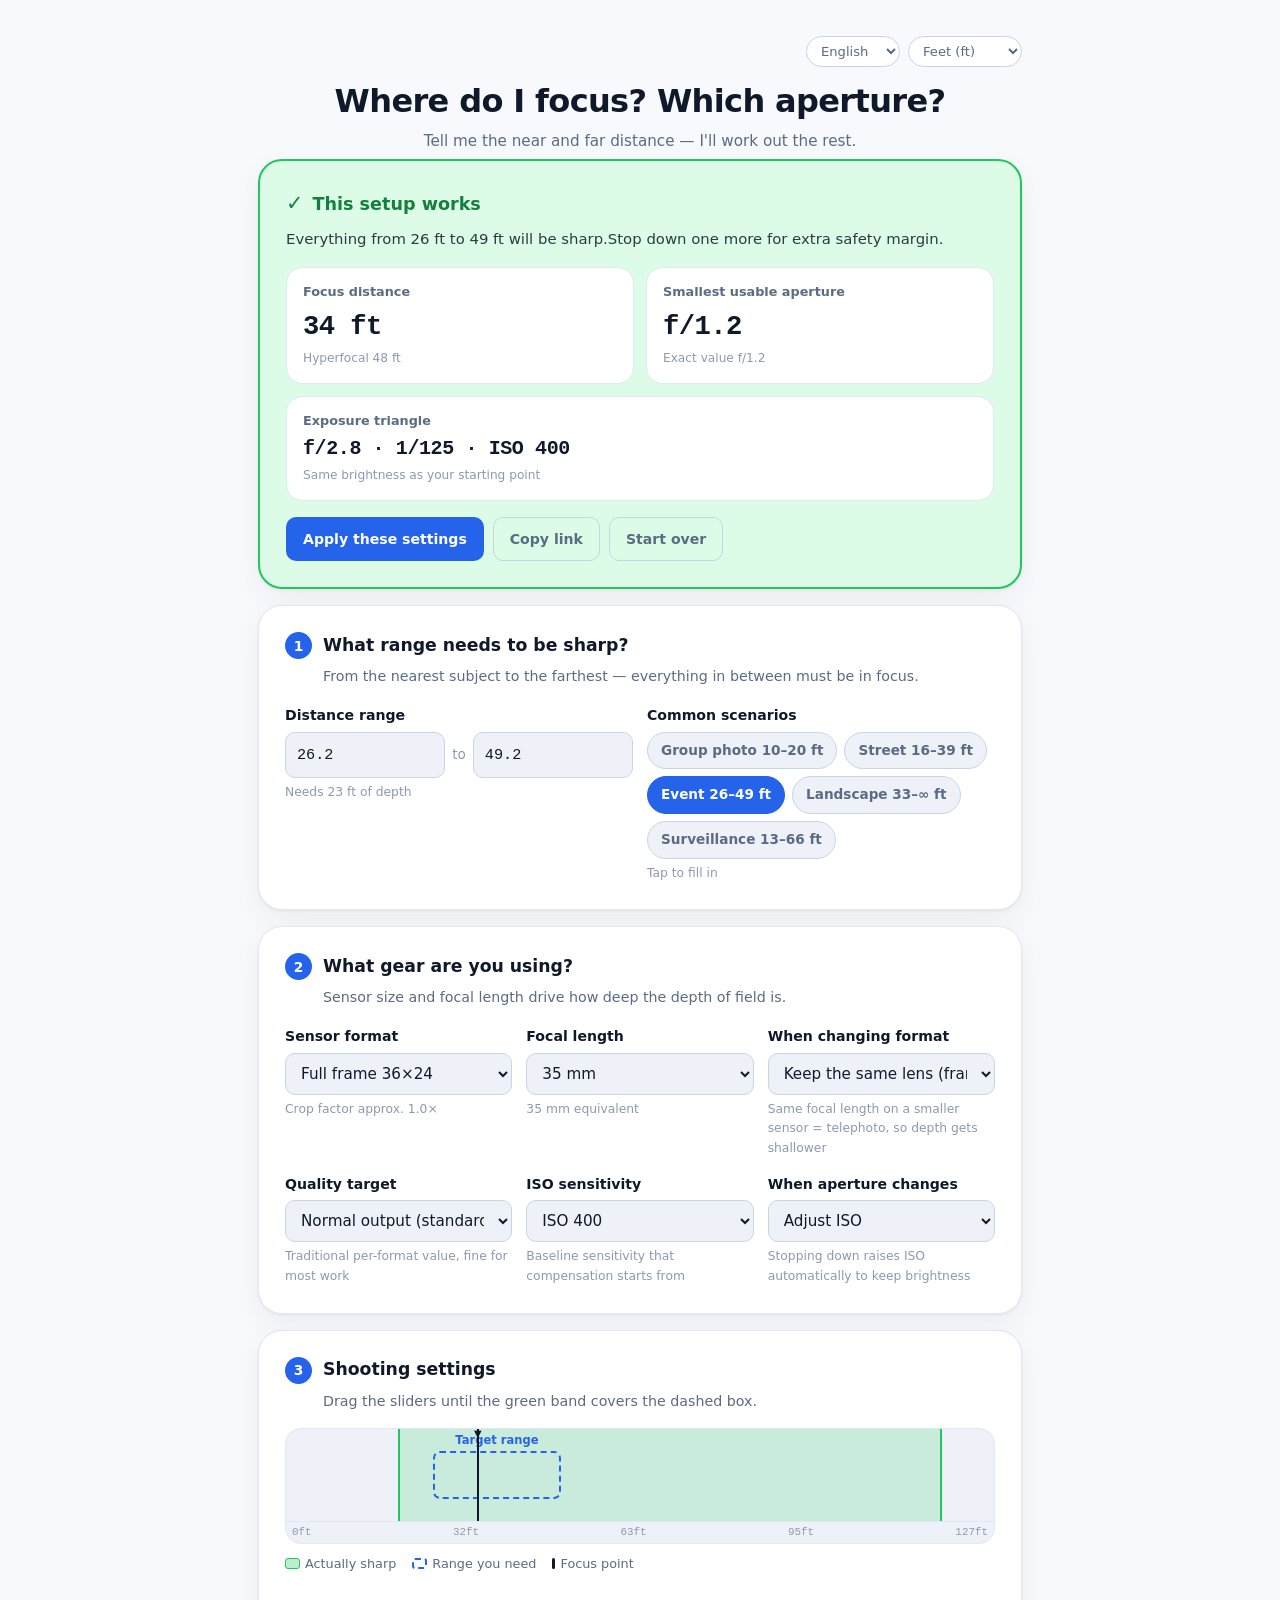
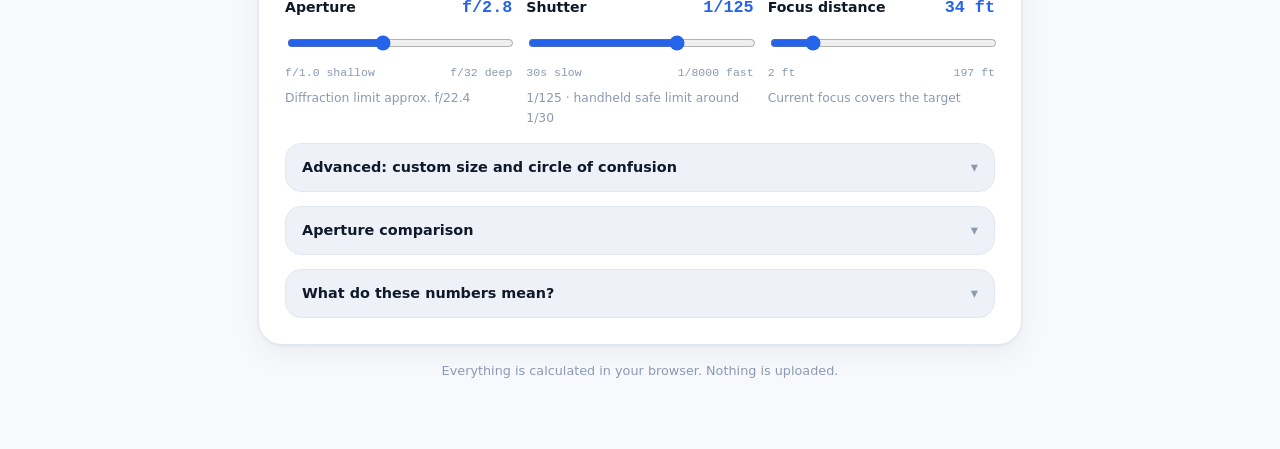
==== dof-calculator.html @ 22c50fcb "Add files via upload" ====
<!doctype html>
<html lang="zh-Hant">
<head>
<meta charset="utf-8">
<meta name="viewport" content="width=device-width,initial-scale=1">
<meta name="description" id="metaDesc" content="">
<title>景深計算器</title>
<style>
/* ── tokens ─────────────────────────────────────── */
:root{
  color-scheme:light dark;
  --bg:#f7f9fc; --card:#fff; --sunken:#eef2f8;
  --fg:#0f1929; --muted:#5a6b84; --faint:#8b9ab0;
  --line:#e1e8f2; --line2:#c9d5e5;
  --brand:#2563eb; --brand-soft:#2563eb14;
  --ok:#15803d; --ok-bg:#dcfce7; --ok-line:#22c55e;
  --no:#be123c; --no-bg:#ffe4e6; --no-line:#f43f5e;
  --warn:#a16207;
  --r1:10px; --r2:16px; --r3:24px;
  --sh:0 1px 3px #0f172a0f,0 10px 30px #0f172a0d;
  --mono:ui-monospace,SFMono-Regular,Consolas,monospace;
}
@media (prefers-color-scheme:dark){:root{
  --bg:#0a1120; --card:#141d2e; --sunken:#0f1728;
  --fg:#eaf1fc; --muted:#9db0c9; --faint:#6d809b;
  --line:#243149; --line2:#33435f;
  --brand:#60a5fa; --brand-soft:#60a5fa1a;
  --ok:#4ade80; --ok-bg:#052e16; --ok-line:#22c55e;
  --no:#fb7185; --no-bg:#3f0d1a; --no-line:#f43f5e;
  --warn:#fbbf24;
  --sh:0 1px 3px #0008,0 12px 36px #0005;
}}
*,*::before,*::after{box-sizing:border-box}
body{margin:0;background:var(--bg);color:var(--fg);
  font-family:system-ui,-apple-system,"Segoe UI","Noto Sans TC","Noto Sans JP","PingFang TC",sans-serif;
  line-height:1.6;-webkit-font-smoothing:antialiased}
h1,h2{margin:0;line-height:1.25;text-wrap:balance}
p{margin:0}
:where(button,select,input):focus-visible{outline:2px solid var(--brand);outline-offset:2px}
.wrap{max-width:820px;margin-inline:auto;padding:clamp(16px,4vw,36px) clamp(16px,4vw,28px)}

/* ── locale bar ─────────────────────────────────── */
.localebar{display:flex;justify-content:flex-end;gap:8px;margin-bottom:14px}
.localebar select{width:auto;padding:6px 10px;font-size:.82rem;border-radius:999px;
  background:var(--card);border:1px solid var(--line2);color:var(--muted);cursor:pointer}

/* ── steps ──────────────────────────────────────── */
.step{background:var(--card);border:1px solid var(--line);border-radius:var(--r3);
  padding:clamp(18px,3vw,26px);box-shadow:var(--sh);margin-bottom:16px}
.step__head{display:flex;align-items:center;gap:11px;margin-bottom:6px}
.step__num{flex:none;width:27px;height:27px;border-radius:50%;background:var(--brand);
  color:#fff;font-size:.86rem;font-weight:800;display:grid;place-items:center}
.step__title{font-size:1.08rem;font-weight:750}
.step__sub{color:var(--muted);font-size:.89rem;margin:0 0 16px 38px}
@media (max-width:520px){.step__sub{margin-inline-start:0}}

.masthead{text-align:center;padding-bottom:6px}
.masthead h1{font-size:clamp(1.45rem,4.2vw,2rem);font-weight:800;letter-spacing:-.02em}
.masthead p{color:var(--muted);margin-top:8px;font-size:.95rem}

/* ── verdict ────────────────────────────────────── */
.verdict{border-radius:var(--r3);padding:clamp(18px,3vw,26px);margin-bottom:16px;
  border:2px solid var(--ok-line);background:var(--ok-bg);box-shadow:var(--sh)}
.verdict[data-ok=false]{border-color:var(--no-line);background:var(--no-bg)}
.verdict__flag{display:flex;align-items:center;gap:9px;font-weight:800;font-size:1.1rem;color:var(--ok)}
.verdict[data-ok=false] .verdict__flag{color:var(--no)}
.verdict__icon{font-size:1.3rem}
.verdict__msg{margin-top:7px;font-size:.93rem;opacity:.85}
.answer{display:grid;grid-template-columns:1fr 1fr;gap:12px;margin-top:16px}
@media (max-width:460px){.answer{grid-template-columns:1fr}}
.answer__cell{background:var(--card);border-radius:var(--r2);padding:14px 16px;border:1px solid var(--line)}
.answer__k{display:block;font-size:.8rem;color:var(--muted);font-weight:650}
.answer__v{display:block;font-family:var(--mono);font-size:1.7rem;font-weight:800;
  font-variant-numeric:tabular-nums;margin-top:2px;letter-spacing:-.02em}
.answer__note{display:block;font-size:.76rem;color:var(--faint);margin-top:1px}
.answer__cell--wide{grid-column:1/-1}
.answer__cell--wide .answer__v{font-size:1.25rem}
.exp-warn{color:var(--warn);font-weight:650}

/* ── ruler ──────────────────────────────────────── */
.ruler{position:relative;height:116px;border-radius:var(--r2);background:var(--sunken);
  border:1px solid var(--line);overflow:hidden;margin-top:4px}
.ruler__dof{position:absolute;top:0;bottom:22px;background:#22c55e2e;
  border-inline:2px solid var(--ok-line);transition:left .2s,width .2s}
.ruler__target{position:absolute;top:22px;bottom:44px;border:2px dashed var(--brand);
  border-radius:7px;transition:left .2s,width .2s}
.ruler__tlabel{position:absolute;top:2px;font-size:.72rem;font-weight:700;color:var(--brand);
  transform:translateX(-50%);white-space:nowrap;transition:left .2s}
.ruler__focus{position:absolute;top:0;bottom:22px;width:2px;background:var(--fg);transition:left .2s}
.ruler__focus::after{content:"▼";position:absolute;top:-3px;left:50%;transform:translateX(-50%);
  font-size:.62rem;color:var(--fg)}
.ruler__ticks{position:absolute;inset-inline:0;bottom:0;height:22px;display:flex;
  justify-content:space-between;align-items:center;padding-inline:6px;
  border-top:1px solid var(--line);font-family:var(--mono);font-size:.68rem;color:var(--faint)}
.key{display:flex;flex-wrap:wrap;gap:6px 16px;margin-top:10px;font-size:.8rem;color:var(--muted)}
.key i{display:inline-block;width:15px;height:11px;border-radius:3px;margin-inline-end:5px;vertical-align:-1px}

/* ── fields ─────────────────────────────────────── */
.fields{display:grid;gap:14px;grid-template-columns:repeat(auto-fit,minmax(min(100%,210px),1fr))}
.f{display:flex;flex-direction:column;gap:5px;min-width:0}
.f__label{font-size:.88rem;font-weight:700}
.f__hint{font-size:.77rem;color:var(--faint);min-height:1.1em}
.f__hint--warn{color:var(--warn);font-weight:650}
select,input[type=number]{width:100%;min-width:0;padding:10px 11px;font:inherit;font-size:.95rem;
  color:var(--fg);background:var(--sunken);border:1px solid var(--line2);border-radius:var(--r1)}
input[type=number]{font-family:var(--mono);font-variant-numeric:tabular-nums}
input[aria-invalid=true]{border-color:var(--no)}
.pair{display:grid;grid-template-columns:1fr auto 1fr;align-items:center;gap:7px}
.pair span{color:var(--faint);font-size:.85rem}

.slide{display:flex;flex-direction:column;gap:7px}
.slide__top{display:flex;justify-content:space-between;align-items:baseline}
.slide__val{font-family:var(--mono);font-weight:800;font-size:1.05rem;color:var(--brand)}
input[type=range]{width:100%;accent-color:var(--brand);height:24px}
.slide__ends{display:flex;justify-content:space-between;font-size:.72rem;color:var(--faint);font-family:var(--mono)}

.chips{display:flex;flex-wrap:wrap;gap:7px}
.chip{font:inherit;font-size:.85rem;font-weight:700;cursor:pointer;padding:7px 13px;
  border-radius:999px;border:1px solid var(--line2);background:var(--sunken);color:var(--muted);transition:.14s}
.chip:hover{border-color:var(--brand);color:var(--fg)}
.chip[aria-pressed=true]{background:var(--brand);border-color:var(--brand);color:#fff}

.acts{display:flex;flex-wrap:wrap;gap:9px;margin-top:16px}
.btn{font:inherit;font-size:.88rem;font-weight:700;cursor:pointer;padding:10px 16px;
  border-radius:var(--r1);border:1px solid transparent;transition:.14s}
.btn:hover:not(:disabled){filter:brightness(1.08)}
.btn:disabled{opacity:.4;cursor:not-allowed}
.btn--go{background:var(--brand);color:#fff}
.btn--sub{background:transparent;color:var(--muted);border-color:var(--line2)}

details{margin-top:14px;border:1px solid var(--line);border-radius:var(--r2);
  background:var(--sunken);overflow:hidden}
summary{cursor:pointer;padding:12px 16px;font-weight:700;font-size:.9rem;list-style:none;
  display:flex;justify-content:space-between;align-items:center;gap:10px}
summary::-webkit-details-marker{display:none}
summary::after{content:"▾";color:var(--faint);transition:transform .2s}
details[open] summary::after{transform:rotate(180deg)}
.details__body{padding:0 16px 16px}

.tscroll{overflow-x:auto;margin-top:10px}
table{width:100%;border-collapse:collapse;font-size:.88rem;min-width:420px}
th,td{padding:8px 9px;text-align:end;border-bottom:1px solid var(--line);font-variant-numeric:tabular-nums}
th{color:var(--muted);font-size:.78rem;font-weight:650;white-space:nowrap}
th:first-child,td:first-child{text-align:start;font-family:var(--mono);font-weight:700}
tbody tr[data-now=true]{background:var(--brand-soft)}
.good{color:var(--ok);font-weight:700}
.bad{color:var(--no)}
.mini{color:var(--muted);font-size:.85rem;margin-top:12px}
.mini dt{font-weight:700;color:var(--fg);margin-top:9px}
.mini dd{margin:1px 0 0;margin-inline-start:0}
.foot{text-align:center;color:var(--faint);font-size:.8rem;padding-bottom:32px}
@media print{.acts,.chips,.localebar{display:none}}
</style>
</head>
<body>
<div class="wrap">

<div class="localebar">
  <select id="lang" aria-label="Language"></select>
  <select id="unit" aria-label="Units"></select>
</div>

<header class="masthead">
  <h1 data-i18n="app.title"></h1>
  <p data-i18n="app.tagline"></p>
</header>

<section class="verdict" id="verdict" aria-live="polite">
  <div class="verdict__flag"><span class="verdict__icon" id="vIcon">✓</span><span id="vFlag"></span></div>
  <p class="verdict__msg" id="vMsg"></p>
  <div class="answer">
    <div class="answer__cell">
      <span class="answer__k" data-i18n="answer.focus"></span>
      <span class="answer__v" id="aFocus">—</span>
      <span class="answer__note" id="aFocusNote"></span>
    </div>
    <div class="answer__cell">
      <span class="answer__k" data-i18n="answer.stop"></span>
      <span class="answer__v" id="aStop">—</span>
      <span class="answer__note" id="aStopNote"></span>
    </div>
    <div class="answer__cell answer__cell--wide">
      <span class="answer__k" data-i18n="answer.exposure"></span>
      <span class="answer__v" id="aExp">—</span>
      <span class="answer__note" id="aExpNote"></span>
    </div>
  </div>
  <div class="acts">
    <button class="btn btn--go"  type="button" id="btnApply" data-i18n="btn.apply"></button>
    <button class="btn btn--sub" type="button" id="btnLink"  data-i18n="btn.link"></button>
    <button class="btn btn--sub" type="button" id="btnReset" data-i18n="btn.reset"></button>
  </div>
</section>

<section class="step">
  <div class="step__head"><span class="step__num">1</span><h2 class="step__title" data-i18n="step1.title"></h2></div>
  <p class="step__sub" data-i18n="step1.sub"></p>
  <div class="fields">
    <div class="f">
      <span class="f__label" data-i18n="field.range"></span>
      <div class="pair">
        <input id="near" type="number" min="0.1" step="0.5" data-i18n-aria="a11y.near">
        <span data-i18n="field.rangeTo"></span>
        <input id="far"  type="number" min="0.2" step="0.5" data-i18n-aria="a11y.far">
      </div>
      <p class="f__hint" id="rangeHint"></p>
    </div>
    <div class="f">
      <span class="f__label" data-i18n="field.scenarios"></span>
      <div class="chips" id="scenarios"></div>
      <p class="f__hint" data-i18n="hint.scenarios"></p>
    </div>
  </div>
</section>

<section class="step">
  <div class="step__head"><span class="step__num">2</span><h2 class="step__title" data-i18n="step2.title"></h2></div>
  <p class="step__sub" data-i18n="step2.sub"></p>
  <div class="fields">
    <div class="f">
      <label class="f__label" for="sensor" data-i18n="field.sensor"></label>
      <select id="sensor"></select>
      <p class="f__hint" id="sensorHint"></p>
    </div>
    <div class="f">
      <label class="f__label" for="focal" data-i18n="field.focal"></label>
      <select id="focal"></select>
      <p class="f__hint" id="focalHint"></p>
    </div>
    <div class="f">
      <label class="f__label" for="framing" data-i18n="field.framing"></label>
      <select id="framing"></select>
      <p class="f__hint" id="framingHint"></p>
    </div>
    <div class="f">
      <label class="f__label" for="quality" data-i18n="field.quality"></label>
      <select id="quality"></select>
      <p class="f__hint" id="qualityHint"></p>
    </div>
    <div class="f">
      <label class="f__label" for="iso" data-i18n="field.iso"></label>
      <select id="iso"></select>
      <p class="f__hint" id="isoHint"></p>
    </div>
    <div class="f">
      <label class="f__label" for="compensate" data-i18n="field.compensate"></label>
      <select id="compensate"></select>
      <p class="f__hint" id="compHint"></p>
    </div>
  </div>
</section>

<section class="step">
  <div class="step__head"><span class="step__num">3</span><h2 class="step__title" data-i18n="step3.title"></h2></div>
  <p class="step__sub" data-i18n="step3.sub"></p>

  <div class="ruler" role="img" id="ruler" data-i18n-aria="a11y.ruler">
    <div class="ruler__dof" id="rDof"></div>
    <div class="ruler__target" id="rTarget"></div>
    <div class="ruler__tlabel" id="rLabel"></div>
    <div class="ruler__focus" id="rFocus"></div>
    <div class="ruler__ticks" id="rTicks"></div>
  </div>
  <div class="key">
    <span><i style="background:#22c55e4d;border:1px solid var(--ok-line)"></i><span data-i18n="key.dof"></span></span>
    <span><i style="border:2px dashed var(--brand)"></i><span data-i18n="key.target"></span></span>
    <span><i style="width:3px;background:var(--fg)"></i><span data-i18n="key.focus"></span></span>
  </div>

  <div class="fields" style="margin-top:20px">
    <div class="slide">
      <div class="slide__top"><span class="f__label" data-i18n="field.aperture"></span><span class="slide__val" id="apVal"></span></div>
      <input type="range" id="apRange" min="0" step="1">
      <div class="slide__ends"><span data-i18n="slider.apLow"></span><span data-i18n="slider.apHigh"></span></div>
      <p class="f__hint" id="apHint"></p>
    </div>
    <div class="slide">
      <div class="slide__top"><span class="f__label" data-i18n="field.shutter"></span><span class="slide__val" id="shVal"></span></div>
      <input type="range" id="shRange" min="0" step="1">
      <div class="slide__ends"><span data-i18n="slider.shLow"></span><span data-i18n="slider.shHigh"></span></div>
      <p class="f__hint" id="shHint"></p>
    </div>
    <div class="slide">
      <div class="slide__top"><span class="f__label" data-i18n="field.focusDist"></span><span class="slide__val" id="fdVal"></span></div>
      <input type="range" id="fdRange" min="0.5" step="0.1">
      <div class="slide__ends"><span id="fdMin"></span><span id="fdMax"></span></div>
      <p class="f__hint" id="fdHint"></p>
    </div>
  </div>

  <details>
    <summary data-i18n="details.advanced"></summary>
    <div class="details__body">
      <div class="fields">
        <div class="f">
          <span class="f__label" data-i18n="field.sensorSize"></span>
          <div class="pair">
            <input id="sw" type="number" min="1" step="0.01" data-i18n-aria="a11y.width">
            <span>×</span>
            <input id="sh" type="number" min="1" step="0.01" data-i18n-aria="a11y.height">
          </div>
          <p class="f__hint" data-i18n="hint.autoFill"></p>
        </div>
        <div class="f">
          <label class="f__label" for="mp" data-i18n="field.mp"></label>
          <input id="mp" type="number" min="1" step="1">
          <p class="f__hint" id="mpHint"></p>
        </div>
        <div class="f">
          <label class="f__label" for="coc" data-i18n="field.coc"></label>
          <input id="coc" type="number" min="0.001" step="0.001" readonly>
          <p class="f__hint" id="cocHint"></p>
        </div>
        <div class="f">
          <label class="f__label" for="focalNum" data-i18n="field.customFocal"></label>
          <input id="focalNum" type="number" min="1" step="1">
          <p class="f__hint" data-i18n="hint.customFocal"></p>
        </div>
      </div>
    </div>
  </details>

  <details>
    <summary data-i18n="details.table"></summary>
    <div class="details__body">
      <div class="tscroll">
        <table>
          <thead><tr>
            <th data-i18n="th.aperture"></th><th data-i18n="th.nearest"></th>
            <th data-i18n="th.farthest"></th><th data-i18n="th.dof"></th><th data-i18n="th.enough"></th>
          </tr></thead>
          <tbody id="tbody"></tbody>
        </table>
      </div>
      <p class="mini" data-i18n="note.diffraction"></p>
    </div>
  </details>

  <details>
    <summary data-i18n="details.glossary"></summary>
    <div class="details__body"><dl class="mini" id="glossary"></dl></div>
  </details>
</section>

<p class="foot" data-i18n="foot.privacy"></p>
</div>

<script>
"use strict";
(function(){

/* ═════════════════════════════════════════════════
   1. i18n — message catalogues
   ═════════════════════════════════════════════════ */
const MESSAGES = {
"zh-Hant":{
 "meta.title":"該對焦在哪？該用什麼光圈？· 景深計算器",
 "meta.desc":"輸入要拍的距離範圍，馬上知道該用什麼光圈、對焦在哪裡。",
 "app.title":"該對焦在哪？該用什麼光圈？",
 "app.tagline":"告訴我你要拍多遠到多遠，其他交給我算。",
 "answer.focus":"對焦距離","answer.stop":"最小可用光圈",
 "answer.hyper":"超焦距 {v}","answer.theory":"理論值 {v}","answer.theoryDiff":"理論值 {v}，已進入繞射",
 "answer.impossible":"辦不到","answer.impossibleNote":"即使縮到最小光圈也不夠",
 "verdict.okFlag":"這組設定拍得到","verdict.okMsg":"{near}–{far} 全都在清楚範圍內。",
 "verdict.okSafe":"想更保險可以再縮一級光圈。","verdict.okDiff":"不過光圈已縮過頭，畫面整體銳利度會下降。",
 "verdict.noFlag":"這組設定拍不到","verdict.noFeasible":"照上面兩個數字調整就能涵蓋 {near}–{far}。",
 "verdict.noImpossible":"這顆鏡頭在這個距離拍不出這麼深的景深，建議換更廣的焦距或退後拍攝。",
 "verdict.badFlag":"距離填反了","verdict.badMsg":"最遠距離要比最近距離大。",
 "btn.apply":"一鍵套用這組設定","btn.link":"複製連結","btn.linkDone":"已複製 ✓",
 "btn.linkFail":"請手動複製網址","btn.reset":"重來",
 "step1.title":"你要拍多遠到多遠？","step1.sub":"從最近的主體到最遠的主體，這段距離內都要清楚。",
 "step2.title":"你用什麼器材？","step2.sub":"相機片幅和鏡頭焦距會直接決定景深深淺。",
 "step3.title":"實際拍攝設定","step3.sub":"拉動看看綠色範圍有沒有蓋住虛線框，蓋住就成功。",
 "field.range":"距離範圍","field.rangeTo":"到","field.scenarios":"常見情境",
 "field.sensor":"相機片幅","field.focal":"鏡頭焦距","field.framing":"換片幅時","field.quality":"畫質要求",
 "field.aperture":"光圈","field.focusDist":"對焦距離","field.sensorSize":"感光元件尺寸（mm）",
 "field.mp":"有效像素（MP）","field.coc":"容許模糊圈（mm）","field.customFocal":"自訂焦距（mm）",
 "hint.scenarios":"點一下快速帶入","hint.needDof":"需要 {v} 的景深","hint.badRange":"最遠要大於最近",
 "hint.crop":"裁切係數約 {v}×","hint.customSize":"自訂尺寸","hint.equiv":"等效 {e} mm 視角",
 "hint.equivSnap":"等效 {e} mm｜理想 {i} mm，已選最接近的 {c} mm",
 "hint.framingFov":"換片幅會自動換成最接近的焦距，維持相同構圖",
 "hint.framingFocal":"小片幅用同焦距＝望遠效果，景深反而變淺",
 "hint.diffLimit":"繞射界線約 {v}","hint.diffOver":"已超過繞射界線 {v}，銳利度會下降",
 "hint.focusOk":"目前位置可涵蓋目標","hint.focusMove":"建議移到 {v}",
 "hint.autoFill":"選了片幅會自動帶入","hint.pitch":"像素間距約 {v} µm",
 "hint.cocAuto":"由畫質要求自動計算","hint.cocPixel":"由像素間距自動計算",
 "hint.customFocal":"清單沒有的焦距填這裡",
 "key.dof":"實際清楚的範圍","key.target":"你要拍的範圍","key.focus":"對焦點","ruler.target":"要拍的範圍",
 "slider.apLow":"f/1.0 淺","slider.apHigh":"f/32 深",
 "details.advanced":"進階：自訂尺寸與模糊圈","details.table":"各光圈對照表","details.glossary":"這些數字是什麼意思？",
 "th.aperture":"光圈","th.nearest":"最近清楚","th.farthest":"最遠清楚","th.dof":"景深","th.enough":"夠不夠",
 "note.diffraction":"△ 代表已進入繞射範圍，光圈再縮小整體銳利度反而會下降。",
 "foot.privacy":"全部在你的瀏覽器計算，不會上傳任何資料。",
 "a11y.near":"最近距離","a11y.far":"最遠距離","a11y.width":"寬","a11y.height":"高","a11y.ruler":"景深覆蓋示意圖",
 "unit.m":"m","unit.ft":"ft","unit.infinity":"無限遠","unit.optM":"公尺 (m)","unit.optFt":"英尺 (ft)",
 "sensor.mf":"中片幅 44×33","sensor.ff":"全片幅 36×24","sensor.apsh":"APS-H 28.7×19",
 "sensor.apsc":"APS-C 23.6×15.7","sensor.apscC":"APS-C Canon 22.3×14.9","sensor.m43":"M4/3 17.3×13",
 "sensor.one":"1 吋 13.2×8.8","sensor.i17":"1/1.7 吋 7.6×5.7","sensor.i23":"1/2.3 吋 6.17×4.55",
 "sensor.i28":"1/2.8 吋 5.6×4.2（監控）","sensor.i30":"1/3 吋 4.8×3.6（監控）",
 "quality.screen":"手機／網路瀏覽（寬鬆）","quality.screen.hint":"標準值放寬一倍，最容易達成",
 "quality.normal":"一般輸出（標準）","quality.normal.hint":"傳統片幅慣用值，多數情況適用",
 "quality.print":"大圖輸出（嚴格）","quality.print.hint":"標準值收緊，放大後仍要銳利",
 "quality.pixel":"像素級（最嚴格）","quality.pixel.hint":"以感光元件像素間距 ×2 計算",
 "framing.focal":"沿用同一顆鏡頭（視角會變）","framing.fov":"保持相同視角（自動換算焦距）",
 "scenario.group":"合照","scenario.street":"街拍","scenario.event":"活動",
 "scenario.landscape":"風景","scenario.cctv":"監控",
 "gloss.focus":"對焦距離","gloss.focus.body":"相機對焦在哪個距離。不是對在最近或最遠，而是對在能前後平均分配清晰範圍的位置。",
 "gloss.stop":"最小可用光圈","gloss.stop.body":"f 值最小到這裡，再開大景深就不夠。數字越大光圈越小、景深越深。",
 "gloss.coc":"容許模糊圈","gloss.coc.body":"一個點在感光元件上可以糊到多大，人眼還是覺得它清楚。這是主觀標準，不是物理界線。",
 "gloss.hyper":"超焦距","gloss.hyper.body":"對焦在這個距離時，從它的一半到無限遠都會清楚。拍風景常用。",
 "answer.exposure":"曝光組合",
 "answer.expNote":"與原設定等量曝光",
 "answer.expClipped":"已達上下限，曝光相差 {v} 級",
 "field.iso":"ISO 感光度",
 "field.compensate":"改光圈時",
 "field.shutter":"快門",
 "iso.auto":"自動（跟著光圈補償）",
 "comp.iso":"自動調 ISO",
 "comp.shutter":"自動調快門",
 "comp.off":"不補償（手動）",
 "hint.iso":"基準感光度，曝光補償從這裡算起",
 "hint.compIso":"縮光圈時自動拉高 ISO，維持相同亮度",
 "hint.compShutter":"縮光圈時自動放慢快門，維持相同亮度",
 "hint.compOff":"光圈改變時不自動調整，畫面會變暗或變亮",
 "hint.shutterOk":"快門 {v}，手持安全線約 {s}",
 "hint.shutterSlow":"快門 {v} 已低於手持安全線 {s}，建議用腳架",
 "slider.shLow":"30s 慢",
 "slider.shHigh":"1/8000 快",
 "gloss.exposure":"曝光補償",
 "gloss.exposure.body":"縮小光圈會讓進光量變少。補償的做法是提高 ISO 或放慢快門，讓亮度維持不變。",
 "gloss.diff":"繞射","gloss.diff.body":"光圈縮太小會因為繞射讓整張照片變鈍。表格中的 △ 就是提醒你已經越線。"
},
"en":{
 "meta.title":"Where to focus? Which aperture? · Depth of Field Calculator",
 "meta.desc":"Enter the distance range you need sharp and get the focus distance and aperture instantly.",
 "app.title":"Where do I focus? Which aperture?",
 "app.tagline":"Tell me the near and far distance — I'll work out the rest.",
 "answer.focus":"Focus distance","answer.stop":"Smallest usable aperture",
 "answer.hyper":"Hyperfocal {v}","answer.theory":"Exact value {v}","answer.theoryDiff":"Exact value {v} · diffraction limited",
 "answer.impossible":"Not possible","answer.impossibleNote":"Even the smallest aperture is not enough",
 "verdict.okFlag":"This setup works","verdict.okMsg":"Everything from {near} to {far} will be sharp.",
 "verdict.okSafe":"Stop down one more for extra safety margin.","verdict.okDiff":"But you have stopped down too far — overall sharpness will drop.",
 "verdict.noFlag":"This setup won't work","verdict.noFeasible":"Use the two numbers above and {near}–{far} will be covered.",
 "verdict.noImpossible":"This lens can't deliver that much depth at this distance. Try a wider focal length or step back.",
 "verdict.badFlag":"Range is reversed","verdict.badMsg":"The far distance must be greater than the near distance.",
 "btn.apply":"Apply these settings","btn.link":"Copy link","btn.linkDone":"Copied ✓",
 "btn.linkFail":"Copy the URL manually","btn.reset":"Start over",
 "step1.title":"What range needs to be sharp?","step1.sub":"From the nearest subject to the farthest — everything in between must be in focus.",
 "step2.title":"What gear are you using?","step2.sub":"Sensor size and focal length drive how deep the depth of field is.",
 "step3.title":"Shooting settings","step3.sub":"Drag the sliders until the green band covers the dashed box.",
 "field.range":"Distance range","field.rangeTo":"to","field.scenarios":"Common scenarios",
 "field.sensor":"Sensor format","field.focal":"Focal length","field.framing":"When changing format","field.quality":"Quality target",
 "field.aperture":"Aperture","field.focusDist":"Focus distance","field.sensorSize":"Sensor size (mm)",
 "field.mp":"Resolution (MP)","field.coc":"Circle of confusion (mm)","field.customFocal":"Custom focal length (mm)",
 "hint.scenarios":"Tap to fill in","hint.needDof":"Needs {v} of depth","hint.badRange":"Far must exceed near",
 "hint.crop":"Crop factor approx. {v}×","hint.customSize":"Custom size","hint.equiv":"{e} mm equivalent",
 "hint.equivSnap":"{e} mm equiv · ideal {i} mm, snapped to {c} mm",
 "hint.framingFov":"Changing format snaps to the closest focal length, keeping framing",
 "hint.framingFocal":"Same focal length on a smaller sensor = telephoto, so depth gets shallower",
 "hint.diffLimit":"Diffraction limit approx. {v}","hint.diffOver":"Past the diffraction limit {v} — sharpness will drop",
 "hint.focusOk":"Current focus covers the target","hint.focusMove":"Move to {v}",
 "hint.autoFill":"Filled in automatically by format","hint.pitch":"Pixel pitch approx. {v} µm",
 "hint.cocAuto":"Derived from the quality target","hint.cocPixel":"Derived from pixel pitch",
 "hint.customFocal":"For focal lengths not in the list",
 "key.dof":"Actually sharp","key.target":"Range you need","key.focus":"Focus point","ruler.target":"Target range",
 "slider.apLow":"f/1.0 shallow","slider.apHigh":"f/32 deep",
 "details.advanced":"Advanced: custom size and circle of confusion","details.table":"Aperture comparison","details.glossary":"What do these numbers mean?",
 "th.aperture":"Aperture","th.nearest":"Nearest sharp","th.farthest":"Farthest sharp","th.dof":"Depth","th.enough":"Covers?",
 "note.diffraction":"△ means you are past the diffraction limit — stopping down further reduces overall sharpness.",
 "foot.privacy":"Everything is calculated in your browser. Nothing is uploaded.",
 "a11y.near":"Near distance","a11y.far":"Far distance","a11y.width":"Width","a11y.height":"Height","a11y.ruler":"Depth of field coverage diagram",
 "unit.m":"m","unit.ft":"ft","unit.infinity":"infinity","unit.optM":"Metres (m)","unit.optFt":"Feet (ft)",
 "sensor.mf":"Medium format 44×33","sensor.ff":"Full frame 36×24","sensor.apsh":"APS-H 28.7×19",
 "sensor.apsc":"APS-C 23.6×15.7","sensor.apscC":"APS-C Canon 22.3×14.9","sensor.m43":"Micro 4/3 17.3×13",
 "sensor.one":'1" type 13.2×8.8',"sensor.i17":'1/1.7" type 7.6×5.7',"sensor.i23":'1/2.3" type 6.17×4.55',
 "sensor.i28":'1/2.8" type 5.6×4.2 (CCTV)',"sensor.i30":'1/3" type 4.8×3.6 (CCTV)',
 "quality.screen":"Phone / web viewing (relaxed)","quality.screen.hint":"Twice the standard value — easiest to achieve",
 "quality.normal":"Normal output (standard)","quality.normal.hint":"Traditional per-format value, fine for most work",
 "quality.print":"Large print (strict)","quality.print.hint":"Tighter than standard, stays sharp when enlarged",
 "quality.pixel":"Pixel level (strictest)","quality.pixel.hint":"Based on 2× the sensor pixel pitch",
 "framing.focal":"Keep the same lens (framing changes)","framing.fov":"Keep the same framing (snap focal length)",
 "scenario.group":"Group photo","scenario.street":"Street","scenario.event":"Event",
 "scenario.landscape":"Landscape","scenario.cctv":"Surveillance",
 "gloss.focus":"Focus distance","gloss.focus.body":"Where the lens is focused. Not the nearest or farthest subject, but the point that balances sharpness front and back.",
 "gloss.stop":"Smallest usable aperture","gloss.stop.body":"Open wider than this and depth of field falls short. Larger f-numbers mean a smaller opening and deeper focus.",
 "gloss.coc":"Circle of confusion","gloss.coc.body":"How large a point may blur on the sensor while still looking sharp. It is a perceptual convention, not a physical boundary.",
 "gloss.hyper":"Hyperfocal distance","gloss.hyper.body":"Focus here and everything from half that distance to infinity is acceptably sharp. Common for landscapes.",
 "answer.exposure":"Exposure triangle",
 "answer.expNote":"Same brightness as your starting point",
 "answer.expClipped":"Hit the limits — {v} stops off",
 "field.iso":"ISO sensitivity",
 "field.compensate":"When aperture changes",
 "field.shutter":"Shutter",
 "iso.auto":"Auto (follow aperture)",
 "comp.iso":"Adjust ISO",
 "comp.shutter":"Adjust shutter",
 "comp.off":"No compensation (manual)",
 "hint.iso":"Baseline sensitivity that compensation starts from",
 "hint.compIso":"Stopping down raises ISO automatically to keep brightness",
 "hint.compShutter":"Stopping down slows the shutter automatically to keep brightness",
 "hint.compOff":"Nothing adjusts when aperture changes — the image gets darker or brighter",
 "hint.shutterOk":"{v} · handheld safe limit around {s}",
 "hint.shutterSlow":"{v} is slower than the handheld limit {s} — use a tripod",
 "slider.shLow":"30s slow",
 "slider.shHigh":"1/8000 fast",
 "gloss.exposure":"Exposure compensation",
 "gloss.exposure.body":"A smaller aperture lets in less light. Raising ISO or slowing the shutter brings the brightness back.",
 "gloss.diff":"Diffraction","gloss.diff.body":"Stopping down too far softens the whole frame through diffraction. The △ marks where you cross that line."
},
"ja":{
 "meta.title":"どこにピント？どの絞り？· 被写界深度計算機",
 "meta.desc":"ピントを合わせたい距離を入れるだけで、絞りとピント位置がすぐ分かります。",
 "app.title":"どこにピントを合わせる？絞りは？",
 "app.tagline":"手前と奥の距離を入れれば、あとは計算します。",
 "answer.focus":"ピント距離","answer.stop":"使える最小の絞り",
 "answer.hyper":"過焦点距離 {v}","answer.theory":"理論値 {v}","answer.theoryDiff":"理論値 {v}・回折の影響あり",
 "answer.impossible":"実現できません","answer.impossibleNote":"最小絞りでも足りません",
 "verdict.okFlag":"この設定で撮れます","verdict.okMsg":"{near}〜{far} はすべてピントが合います。",
 "verdict.okSafe":"念のため、あと1段絞ると安心です。","verdict.okDiff":"ただし絞りすぎで、全体の解像感が落ちます。",
 "verdict.noFlag":"この設定では撮れません","verdict.noFeasible":"上の2つの数値に合わせれば {near}〜{far} をカバーできます。",
 "verdict.noImpossible":"このレンズではこの距離でそこまで深い被写界深度は得られません。広角に変えるか、下がって撮影してください。",
 "verdict.badFlag":"距離が逆です","verdict.badMsg":"奥の距離は手前より大きくしてください。",
 "btn.apply":"この設定を適用","btn.link":"リンクをコピー","btn.linkDone":"コピーしました ✓",
 "btn.linkFail":"URLを手動でコピーしてください","btn.reset":"やり直す",
 "step1.title":"どこからどこまで撮りますか？","step1.sub":"一番手前の被写体から一番奥まで、その範囲すべてをシャープにします。",
 "step2.title":"使用する機材は？","step2.sub":"センサーサイズと焦点距離が被写界深度を大きく左右します。",
 "step3.title":"撮影設定","step3.sub":"緑の帯が破線の枠を覆えば成功です。",
 "field.range":"距離の範囲","field.rangeTo":"〜","field.scenarios":"よくある場面",
 "field.sensor":"センサーサイズ","field.focal":"焦点距離","field.framing":"サイズ変更時","field.quality":"画質の基準",
 "field.aperture":"絞り","field.focusDist":"ピント距離","field.sensorSize":"センサー寸法（mm）",
 "field.mp":"有効画素数（MP）","field.coc":"許容錯乱円（mm）","field.customFocal":"焦点距離を指定（mm）",
 "hint.scenarios":"タップで入力","hint.needDof":"{v} の深度が必要","hint.badRange":"奥は手前より大きく",
 "hint.crop":"クロップ係数 約 {v}×","hint.customSize":"カスタム寸法","hint.equiv":"{e} mm 相当の画角",
 "hint.equivSnap":"{e} mm 相当｜理想 {i} mm、最も近い {c} mm を選択",
 "hint.framingFov":"サイズ変更時に最も近い焦点距離へ自動調整し、画角を維持します",
 "hint.framingFocal":"小さいセンサーで同じ焦点距離は望遠になり、深度は浅くなります",
 "hint.diffLimit":"回折限界 約 {v}","hint.diffOver":"回折限界 {v} を超え、解像感が低下します",
 "hint.focusOk":"現在の位置で目標をカバーできます","hint.focusMove":"{v} へ移動を推奨",
 "hint.autoFill":"サイズを選ぶと自動入力されます","hint.pitch":"画素ピッチ 約 {v} µm",
 "hint.cocAuto":"画質の基準から自動計算","hint.cocPixel":"画素ピッチから自動計算",
 "hint.customFocal":"一覧にない焦点距離はこちら",
 "key.dof":"実際にシャープな範囲","key.target":"撮りたい範囲","key.focus":"ピント位置","ruler.target":"撮りたい範囲",
 "slider.apLow":"f/1.0 浅い","slider.apHigh":"f/32 深い",
 "details.advanced":"詳細設定：寸法と許容錯乱円","details.table":"絞りごとの比較","details.glossary":"これらの数値の意味",
 "th.aperture":"絞り","th.nearest":"手前の限界","th.farthest":"奥の限界","th.dof":"深度","th.enough":"足りる？",
 "note.diffraction":"△ は回折限界を超えたことを示します。さらに絞ると全体の解像感が下がります。",
 "foot.privacy":"すべてブラウザ内で計算され、データは送信されません。",
 "a11y.near":"手前の距離","a11y.far":"奥の距離","a11y.width":"幅","a11y.height":"高さ","a11y.ruler":"被写界深度の範囲図",
 "unit.m":"m","unit.ft":"ft","unit.infinity":"無限遠","unit.optM":"メートル (m)","unit.optFt":"フィート (ft)",
 "sensor.mf":"中判 44×33","sensor.ff":"フルサイズ 36×24","sensor.apsh":"APS-H 28.7×19",
 "sensor.apsc":"APS-C 23.6×15.7","sensor.apscC":"APS-C Canon 22.3×14.9","sensor.m43":"マイクロフォーサーズ 17.3×13",
 "sensor.one":"1型 13.2×8.8","sensor.i17":"1/1.7型 7.6×5.7","sensor.i23":"1/2.3型 6.17×4.55",
 "sensor.i28":"1/2.8型 5.6×4.2（監視）","sensor.i30":"1/3型 4.8×3.6（監視）",
 "quality.screen":"スマホ・Web表示（緩め）","quality.screen.hint":"標準値の2倍。最も達成しやすい",
 "quality.normal":"通常出力（標準）","quality.normal.hint":"従来のサイズ別慣用値。多くの用途に適合",
 "quality.print":"大判プリント（厳しめ）","quality.print.hint":"標準より厳しく、拡大してもシャープ",
 "quality.pixel":"画素レベル（最も厳しい）","quality.pixel.hint":"画素ピッチ ×2 で計算",
 "framing.focal":"同じレンズを使う（画角が変わる）","framing.fov":"同じ画角を保つ（焦点距離を自動調整）",
 "scenario.group":"集合写真","scenario.street":"スナップ","scenario.event":"イベント",
 "scenario.landscape":"風景","scenario.cctv":"監視カメラ",
 "gloss.focus":"ピント距離","gloss.focus.body":"レンズを合わせる距離。最も手前でも奥でもなく、前後のシャープさが均等になる位置です。",
 "gloss.stop":"使える最小の絞り","gloss.stop.body":"これより開けると深度が足りません。f値が大きいほど開口は小さく、深度は深くなります。",
 "gloss.coc":"許容錯乱円","gloss.coc.body":"点がセンサー上でどこまでボケても鮮明に見えるかという基準。物理的な境界ではなく知覚上の慣例です。",
 "gloss.hyper":"過焦点距離","gloss.hyper.body":"ここにピントを合わせると、その半分の距離から無限遠までが実用上シャープになります。風景撮影で多用されます。",
 "answer.exposure":"露出の組み合わせ",
 "answer.expNote":"元の設定と同じ明るさ",
 "answer.expClipped":"限界に達し、{v} 段ずれています",
 "field.iso":"ISO感度",
 "field.compensate":"絞り変更時",
 "field.shutter":"シャッター",
 "iso.auto":"自動（絞りに追従）",
 "comp.iso":"ISOで補正",
 "comp.shutter":"シャッターで補正",
 "comp.off":"補正しない（マニュアル）",
 "hint.iso":"補正の基準となる感度",
 "hint.compIso":"絞ると自動でISOを上げ、明るさを保ちます",
 "hint.compShutter":"絞ると自動でシャッターを遅くし、明るさを保ちます",
 "hint.compOff":"絞りを変えても調整せず、明るさが変化します",
 "hint.shutterOk":"{v}・手持ちの目安は {s}",
 "hint.shutterSlow":"{v} は手持ちの目安 {s} より遅いため、三脚を推奨します",
 "slider.shLow":"30秒 遅い",
 "slider.shHigh":"1/8000 速い",
 "gloss.exposure":"露出補正",
 "gloss.exposure.body":"絞りを絞ると光量が減ります。ISOを上げるかシャッターを遅くすると明るさが戻ります。",
 "gloss.diff":"回折","gloss.diff.body":"絞りすぎると回折で画面全体が甘くなります。表の △ がその境界を示します。"
}
};
MESSAGES["zh-Hans"]={
 "meta.title":"该对焦在哪？该用什么光圈？· 景深计算器",
 "meta.desc":"输入要拍的距离范围，马上知道该用什么光圈、对焦在哪里。",
 "app.title":"该对焦在哪？该用什么光圈？",
 "app.tagline":"告诉我你要拍多远到多远，其他交给我算。",
 "answer.focus":"对焦距离","answer.stop":"最小可用光圈",
 "answer.hyper":"超焦距 {v}","answer.theory":"理论值 {v}","answer.theoryDiff":"理论值 {v}，已进入衍射",
 "answer.impossible":"办不到","answer.impossibleNote":"即使缩到最小光圈也不够",
 "verdict.okFlag":"这组设置拍得到","verdict.okMsg":"{near}–{far} 全都在清楚范围内。",
 "verdict.okSafe":"想更保险可以再缩一级光圈。","verdict.okDiff":"不过光圈已缩过头，画面整体锐利度会下降。",
 "verdict.noFlag":"这组设置拍不到","verdict.noFeasible":"照上面两个数字调整就能覆盖 {near}–{far}。",
 "verdict.noImpossible":"这颗镜头在这个距离拍不出这么深的景深，建议换更广的焦距或退后拍摄。",
 "verdict.badFlag":"距离填反了","verdict.badMsg":"最远距离要比最近距离大。",
 "btn.apply":"一键套用这组设置","btn.link":"复制链接","btn.linkDone":"已复制 ✓",
 "btn.linkFail":"请手动复制网址","btn.reset":"重来",
 "step1.title":"你要拍多远到多远？","step1.sub":"从最近的主体到最远的主体，这段距离内都要清楚。",
 "step2.title":"你用什么器材？","step2.sub":"相机画幅和镜头焦距会直接决定景深深浅。",
 "step3.title":"实际拍摄设置","step3.sub":"拉动看看绿色范围有没有盖住虚线框，盖住就成功。",
 "field.range":"距离范围","field.rangeTo":"到","field.scenarios":"常见场景",
 "field.sensor":"相机画幅","field.focal":"镜头焦距","field.framing":"换画幅时","field.quality":"画质要求",
 "field.aperture":"光圈","field.focusDist":"对焦距离","field.sensorSize":"传感器尺寸（mm）",
 "field.mp":"有效像素（MP）","field.coc":"容许弥散圆（mm）","field.customFocal":"自定焦距（mm）",
 "hint.scenarios":"点一下快速填入","hint.needDof":"需要 {v} 的景深","hint.badRange":"最远要大于最近",
 "hint.crop":"裁切系数约 {v}×","hint.customSize":"自定尺寸","hint.equiv":"等效 {e} mm 视角",
 "hint.equivSnap":"等效 {e} mm｜理想 {i} mm，已选最接近的 {c} mm",
 "hint.framingFov":"换画幅会自动换成最接近的焦距，保持相同构图",
 "hint.framingFocal":"小画幅用同焦距＝长焦效果，景深反而变浅",
 "hint.diffLimit":"衍射界线约 {v}","hint.diffOver":"已超过衍射界线 {v}，锐利度会下降",
 "hint.focusOk":"当前位置可覆盖目标","hint.focusMove":"建议移到 {v}",
 "hint.autoFill":"选了画幅会自动填入","hint.pitch":"像素间距约 {v} µm",
 "hint.cocAuto":"由画质要求自动计算","hint.cocPixel":"由像素间距自动计算",
 "hint.customFocal":"列表没有的焦距填这里",
 "key.dof":"实际清楚的范围","key.target":"你要拍的范围","key.focus":"对焦点","ruler.target":"要拍的范围",
 "slider.apLow":"f/1.0 浅","slider.apHigh":"f/32 深",
 "details.advanced":"进阶：自定尺寸与弥散圆","details.table":"各光圈对照表","details.glossary":"这些数字是什么意思？",
 "th.aperture":"光圈","th.nearest":"最近清楚","th.farthest":"最远清楚","th.dof":"景深","th.enough":"够不够",
 "note.diffraction":"△ 代表已进入衍射范围，光圈再缩小整体锐利度反而会下降。",
 "foot.privacy":"全部在你的浏览器计算，不会上传任何数据。",
 "a11y.near":"最近距离","a11y.far":"最远距离","a11y.width":"宽","a11y.height":"高","a11y.ruler":"景深覆盖示意图",
 "unit.m":"m","unit.ft":"ft","unit.infinity":"无限远","unit.optM":"米 (m)","unit.optFt":"英尺 (ft)",
 "sensor.mf":"中画幅 44×33","sensor.ff":"全画幅 36×24","sensor.apsh":"APS-H 28.7×19",
 "sensor.apsc":"APS-C 23.6×15.7","sensor.apscC":"APS-C Canon 22.3×14.9","sensor.m43":"M4/3 17.3×13",
 "sensor.one":"1 英寸 13.2×8.8","sensor.i17":"1/1.7 英寸 7.6×5.7","sensor.i23":"1/2.3 英寸 6.17×4.55",
 "sensor.i28":"1/2.8 英寸 5.6×4.2（监控）","sensor.i30":"1/3 英寸 4.8×3.6（监控）",
 "quality.screen":"手机／网页浏览（宽松）","quality.screen.hint":"标准值放宽一倍，最容易达成",
 "quality.normal":"一般输出（标准）","quality.normal.hint":"传统画幅惯用值，多数情况适用",
 "quality.print":"大图输出（严格）","quality.print.hint":"标准值收紧，放大后仍要锐利",
 "quality.pixel":"像素级（最严格）","quality.pixel.hint":"以传感器像素间距 ×2 计算",
 "framing.focal":"沿用同一颗镜头（视角会变）","framing.fov":"保持相同视角（自动换算焦距）",
 "scenario.group":"合影","scenario.street":"街拍","scenario.event":"活动",
 "scenario.landscape":"风景","scenario.cctv":"监控",
 "gloss.focus":"对焦距离","gloss.focus.body":"相机对焦在哪个距离。不是对在最近或最远，而是对在能前后平均分配清晰范围的位置。",
 "gloss.stop":"最小可用光圈","gloss.stop.body":"f 值最小到这里，再开大景深就不够。数字越大光圈越小、景深越深。",
 "gloss.coc":"容许弥散圆","gloss.coc.body":"一个点在传感器上可以糊到多大，人眼还是觉得它清楚。这是主观标准，不是物理界线。",
 "gloss.hyper":"超焦距","gloss.hyper.body":"对焦在这个距离时，从它的一半到无限远都会清楚。拍风景常用。",
 "answer.exposure":"曝光组合",
 "answer.expNote":"与原设置等量曝光",
 "answer.expClipped":"已达上下限，曝光相差 {v} 级",
 "field.iso":"ISO 感光度",
 "field.compensate":"改光圈时",
 "field.shutter":"快门",
 "iso.auto":"自动（跟着光圈补偿）",
 "comp.iso":"自动调 ISO",
 "comp.shutter":"自动调快门",
 "comp.off":"不补偿（手动）",
 "hint.iso":"基准感光度，曝光补偿从这里算起",
 "hint.compIso":"缩光圈时自动拉高 ISO，保持相同亮度",
 "hint.compShutter":"缩光圈时自动放慢快门，保持相同亮度",
 "hint.compOff":"光圈改变时不自动调整，画面会变暗或变亮",
 "hint.shutterOk":"快门 {v}，手持安全线约 {s}",
 "hint.shutterSlow":"快门 {v} 已低于手持安全线 {s}，建议用三脚架",
 "slider.shLow":"30s 慢",
 "slider.shHigh":"1/8000 快",
 "gloss.exposure":"曝光补偿",
 "gloss.exposure.body":"缩小光圈会让进光量变少。补偿的做法是提高 ISO 或放慢快门，让亮度保持不变。",
 "gloss.diff":"衍射","gloss.diff.body":"光圈缩太小会因为衍射让整张照片变钝。表格中的 △ 就是提醒你已经越线。"
};

const LOCALES=[
 {id:"zh-Hant",label:"繁體中文"},
 {id:"zh-Hans",label:"简体中文"},
 {id:"en",     label:"English"},
 {id:"ja",     label:"日本語"}
];
const FALLBACK="en";

const I18n={
 locale:"zh-Hant",
 has:id=>Object.prototype.hasOwnProperty.call(MESSAGES,id),
 detect(){
  const q=new URLSearchParams(location.hash.slice(1)).get("lang");
  if(q&&I18n.has(q))return q;
  try{const st=localStorage.getItem("dof.lang");if(st&&I18n.has(st))return st}catch{}
  for(const nav of navigator.languages??[navigator.language]){
   if(!nav)continue;
   if(I18n.has(nav))return nav;
   const low=nav.toLowerCase();
   if(low.startsWith("zh"))return /hans|cn|sg/.test(low)?"zh-Hans":"zh-Hant";
   const base=low.split("-")[0];
   const hit=LOCALES.find(l=>l.id.toLowerCase().split("-")[0]===base);
   if(hit)return hit.id;
  }
  return "zh-Hant";
 },
 set(id){
  I18n.locale=I18n.has(id)?id:FALLBACK;
  try{localStorage.setItem("dof.lang",I18n.locale)}catch{}
  document.documentElement.lang=I18n.locale;
  document.documentElement.dir="ltr";
 },
 t(key,vars){
  const dict=MESSAGES[I18n.locale]??MESSAGES[FALLBACK];
  let s=dict[key]??MESSAGES[FALLBACK][key]??key;
  if(vars)for(const[k,v]of Object.entries(vars))s=s.replaceAll(`{${k}}`,v);
  return s;
 },
 /** Apply static translations to every [data-i18n] node. */
 paint(root=document){
  root.querySelectorAll("[data-i18n]").forEach(n=>n.textContent=I18n.t(n.dataset.i18n));
  root.querySelectorAll("[data-i18n-aria]").forEach(n=>n.setAttribute("aria-label",I18n.t(n.dataset.i18nAria)));
  document.title=I18n.t("meta.title");
  document.getElementById("metaDesc").content=I18n.t("meta.desc");
 }
};
const t=I18n.t;

/* ═════════════════════════════════════════════════
   2. Domain data — keys only, labels resolved at render
   ═════════════════════════════════════════════════ */
const SENSORS=[
 {id:"mf",w:44,h:33,coc:.053},{id:"ff",w:36,h:24,coc:.030},
 {id:"apsh",w:28.7,h:19,coc:.023},{id:"apsc",w:23.6,h:15.7,coc:.020},
 {id:"apscC",w:22.3,h:14.9,coc:.019},{id:"m43",w:17.3,h:13,coc:.015},
 {id:"one",w:13.2,h:8.8,coc:.011},{id:"i17",w:7.6,h:5.7,coc:.006},
 {id:"i23",w:6.17,h:4.55,coc:.005},{id:"i28",w:5.6,h:4.2,coc:.0047},
 {id:"i30",w:4.8,h:3.6,coc:.0040}
];
const FOCALS=[4,6,8,12,14,16,20,24,28,35,50,85,105,135,200,300];
const STOPS=[1.0,1.2,1.4,1.8,2.0,2.8,4,5.6,8,11,16,22,32];
const QUALITY=[
 {id:"screen",mult:2.0},{id:"normal",mult:1.0},
 {id:"print",mult:0.6},{id:"pixel",mult:null}
];
const FRAMINGS=["focal","fov"];
const SCENARIOS=[
 {id:"group",near:3,far:6},{id:"street",near:5,far:12},{id:"event",near:8,far:15},
 {id:"landscape",near:10,far:200},{id:"cctv",near:4,far:20}
];
const GLOSSARY=["focus","stop","coc","hyper","diff","exposure"];
const ISOS=[50,100,200,400,800,1600,3200,6400,12800,25600,51200];
/** Shutter speeds as seconds, slow → fast. */
const SHUTTERS=[30,15,8,4,2,1,1/2,1/4,1/8,1/15,1/30,1/60,1/125,1/250,
                1/500,1/1000,1/2000,1/4000,1/8000];
const COMPS=["iso","shutter","off"];
const LAMBDA=.00055, FF_DIAG=Math.hypot(36,24), FT=3.280839895;
const DEF=Object.freeze({sensor:"ff",sw:36,sh:24,mp:24,focal:35,focalIdeal:null,
 quality:"normal",framing:"focal",stop:2.8,focus:10.4,near:8,far:15,unit:"m",
 iso:400,shutter:1/125,compensate:"iso",drift:0});

/* ═════════════════════════════════════════════════
   3. Optics — pure, millimetres in / millimetres out
   ═════════════════════════════════════════════════ */
const O={
 pitch:(w,h,mp)=>{const a=w/h;return w/(Math.sqrt(mp*1e6/a)*a)},
 hyper:(f,N,c)=>f*f/(N*c)+f,
 limits(f,N,c,s){const H=O.hyper(f,N,c);
  return{H,near:H*s/(H+s-f),far:H>s-f?H*s/(H-s+f):Infinity}},
 optFocus:(f,n,d)=>(2*n*d-f*(n+d))/(n+d-2*f),
 reqStop(f,c,n,d){const s=O.optFocus(f,n,d);return f*f/(c*(n*(s-f)/(s-n)-f))},
 diffract:c=>c/(2.44*LAMBDA),
 crop:(w,h)=>FF_DIAG/Math.hypot(w,h),
 covers:(l,n,d)=>l.near<=n&&l.far>=d
};
const nearestFocal=v=>FOCALS.reduce((a,b)=>Math.abs(b-v)<Math.abs(a-v)?b:a);

/* ── Exposure: keep N²/(T·ISO) constant across aperture changes ── */
const Exp={
 /** Stops of light lost when moving from aperture a to b. */
 stops:(a,b)=>2*Math.log2(b/a),
 /** Snap to the nearest catalogue entry on a logarithmic scale. */
 snap:(arr,v)=>arr.reduce((x,y)=>Math.abs(Math.log2(y/v))<Math.abs(Math.log2(x/v))?y:x),
 /** Longest handheld shutter for a focal length (1/f rule, crop-corrected). */
 handheld:(focal,crop)=>1/(focal*crop),
 label(sec){
  if(sec>=1)return `${Number.isInteger(sec)?sec:sec.toFixed(1)}s`;
  return `1/${Math.round(1/sec)}`;
 },
 /**
  * Rebalance exposure after the aperture moved by `need` stops.
  * Primary axis absorbs what it can; the remainder spills to the secondary
  * axis; whatever still does not fit is reported as residual drift.
  */
 compensate(need,iso,shutter,mode){
  if(mode==="off"||Math.abs(need)<1e-9)return{iso,shutter,drift:need};
  const gain=(cur,arr,want)=>{
   const target=cur*Math.pow(2,want);
   const hit=Exp.snap(arr,Math.min(Math.max(target,arr[0]<arr.at(-1)?arr[0]:arr.at(-1)),
                                   arr[0]<arr.at(-1)?arr.at(-1):arr[0]));
   return{val:hit,used:Math.log2(hit/cur)};
  };
  let nIso=iso,nSh=shutter,left=need;
  if(mode==="iso"){
   const a=gain(nIso,ISOS,left); nIso=a.val; left-=a.used;
   if(Math.abs(left)>0.05){const b=gain(nSh,SHUTTERS,left);nSh=b.val;left-=b.used;}
  }else{
   const a=gain(nSh,SHUTTERS,left); nSh=a.val; left-=a.used;
   if(Math.abs(left)>0.05){const b=gain(nIso,ISOS,left);nIso=b.val;left-=b.used;}
  }
  return{iso:nIso,shutter:nSh,drift:left};
 }
};

/* ═════════════════════════════════════════════════
   4. Units + locale-aware formatting
   ═════════════════════════════════════════════════ */
const U={
 factor:()=>S.d.unit==="ft"?FT:1,
 suffix:()=>t(S.d.unit==="ft"?"unit.ft":"unit.m"),
 dec:()=>S.d.unit==="ft"?0:1,
 n(v,d){return new Intl.NumberFormat(I18n.locale,
   {minimumFractionDigits:d,maximumFractionDigits:d}).format(v)},
 /** mm → bare number string in the active unit */
 raw(mm,d=U.dec()){return Number.isFinite(mm)?U.n(mm/1000*U.factor(),d):"∞"},
 /** mm → number + unit suffix */
 disp(mm,d=U.dec()){return Number.isFinite(mm)
   ?`${U.n(mm/1000*U.factor(),d)} ${U.suffix()}`:t("unit.infinity")},
 /** metres (state) → display-unit number */
 out:m=>+(m*U.factor()).toFixed(U.dec()===0?1:2),
 /** display-unit number → metres (state) */
 in:v=>v/U.factor()
};
const F={
 stop:v=>Number.isFinite(v)?`f/${U.n(v,1)}`:"—",
 snap:v=>STOPS.find(n=>n>=v)??STOPS.at(-1)
};

/* ═════════════════════════════════════════════════
   5. State — single source of truth (SI internally)
   ═════════════════════════════════════════════════ */
const S={d:{...DEF},subs:new Set(),
 on(fn){this.subs.add(fn)},
 set(p){Object.assign(this.d,p);this.subs.forEach(fn=>fn(this.d))},
 reset(){this.set({...DEF,unit:this.d.unit})}};

/* ═════════════════════════════════════════════════
   6. DOM helpers
   ═════════════════════════════════════════════════ */
const $=i=>document.getElementById(i);
const opts=(node,items,value)=>{
 node.replaceChildren(...items.map(o=>new Option(o.label,o.value)));
 if(value!==undefined)node.value=value;
};
const ok=(v,min,fb)=>Number.isFinite(v)&&v>=min?v:fb;

/* ═════════════════════════════════════════════════
   7. Derive — state → view model
   ═════════════════════════════════════════════════ */
function derive(d){
 const s=d.focus*1e3, tn=d.near*1e3, tf=d.far*1e3;
 const pitch=O.pitch(d.sw,d.sh,d.mp);
 const base=(SENSORS.find(x=>x.id===d.sensor)??SENSORS[1]).coc;
 const q=QUALITY.find(x=>x.id===d.quality)??QUALITY[1];
 const coc=q.mult===null?pitch*2:base*q.mult;
 const lim=O.limits(d.focal,d.stop,coc,s);
 const reqN=O.reqStop(d.focal,coc,tn,tf);
 return{pitch,coc,lim,s,tn,tf,reqN,
  optF:O.optFocus(d.focal,tn,tf),
  snap:F.snap(reqN),
  diffN:O.diffract(coc),
  equiv:d.focal*O.crop(d.sw,d.sh),
  covered:O.covers(lim,tn,tf),
  diffracted:d.stop>O.diffract(coc),
  handheld:Exp.handheld(d.focal,O.crop(d.sw,d.sh)),
  tooSlow:d.shutter>Exp.handheld(d.focal,O.crop(d.sw,d.sh))*1.05,
  valid:tf>tn,
  feasible:Number.isFinite(reqN)&&reqN>0&&reqN<=STOPS.at(-1)};
}

/* ═════════════════════════════════════════════════
   8. View
   ═════════════════════════════════════════════════ */
const V={
 /** Rebuild everything whose text depends on the active locale. */
 localise(d){
  I18n.paint();
  opts($("lang"),LOCALES.map(l=>({value:l.id,label:l.label})),I18n.locale);
  opts($("unit"),[{value:"m",label:t("unit.optM")},{value:"ft",label:t("unit.optFt")}],d.unit);
  opts($("sensor"),SENSORS.map(s=>({value:s.id,label:t(`sensor.${s.id}`)})),d.sensor);
  opts($("focal"),FOCALS.map(f=>({value:f,label:`${f} mm`})));
  opts($("quality"),QUALITY.map(q=>({value:q.id,label:t(`quality.${q.id}`)})),d.quality);
  opts($("framing"),FRAMINGS.map(f=>({value:f,label:t(`framing.${f}`)})),d.framing);
  opts($("iso"),ISOS.map(v=>({value:v,label:`ISO ${v}`})),d.iso);
  opts($("compensate"),COMPS.map(c=>({value:c,label:t(`comp.${c}`)})),d.compensate);
  $("shRange").max=SHUTTERS.length-1;
  $("rLabel").textContent=t("ruler.target");
  $("apRange").max=STOPS.length-1;
  V.scenarios(d);
  V.glossary();
 },

 scenarios(d){
  $("scenarios").replaceChildren(...SCENARIOS.map(sc=>{
   const b=document.createElement("button");
   b.className="chip";b.type="button";
   const lo=U.n(sc.near*U.factor(),0);
   const hi=sc.far>=200?"∞":U.n(sc.far*U.factor(),0);
   b.textContent=`${t(`scenario.${sc.id}`)} ${lo}–${hi} ${U.suffix()}`;
   b.dataset.near=sc.near;b.dataset.far=sc.far;
   b.onclick=()=>S.set({near:sc.near,far:sc.far});
   return b;}));
 },

 glossary(){
  $("glossary").replaceChildren(...GLOSSARY.flatMap(k=>{
   const dt=document.createElement("dt");dt.textContent=t(`gloss.${k}`);
   const dd=document.createElement("dd");dd.textContent=t(`gloss.${k}.body`);
   return[dt,dd];}));
 },

 sync(d,v){
  const stepDist=d.unit==="ft"?1:0.5;
  $("near").value=U.out(d.near); $("near").step=stepDist;
  $("far").value=U.out(d.far);   $("far").step=stepDist;
  $("sensor").value=d.sensor;
  $("focal").value=FOCALS.includes(d.focal)?d.focal:"";
  $("quality").value=d.quality; $("framing").value=d.framing;
  $("sw").value=d.sw; $("sh").value=d.sh; $("mp").value=d.mp;
  $("focalNum").value=d.focal; $("coc").value=v.coc.toFixed(4);
  $("apRange").value=Math.max(0,STOPS.indexOf(F.snap(d.stop)));
  $("apVal").textContent=`f/${U.n(d.stop,1)}`;
  $("iso").value=d.iso; $("compensate").value=d.compensate;
  $("shRange").value=Math.max(0,SHUTTERS.indexOf(Exp.snap(SHUTTERS,d.shutter)));
  $("shVal").textContent=Exp.label(d.shutter);

  const topM=Math.max(60,Math.ceil(d.far*1.5));
  const r=$("fdRange");
  r.min=U.out(0.5); r.max=U.out(topM); r.step=d.unit==="ft"?0.5:0.1;
  r.value=Math.min(U.out(d.focus),U.out(topM));
  $("fdMin").textContent=U.disp(500,U.dec());
  $("fdMax").textContent=U.disp(topM*1000,0);
  $("fdVal").textContent=U.disp(d.focus*1000);

  [...$("scenarios").children].forEach(b=>
   b.setAttribute("aria-pressed",String(+b.dataset.near===d.near&&+b.dataset.far===d.far)));
 },

 verdict(d,v){
  const box=$("verdict"), near=U.disp(v.tn), far=U.disp(v.tf);
  if(!v.valid){
   box.dataset.ok="false"; $("vIcon").textContent="!";
   $("vFlag").textContent=t("verdict.badFlag");
   $("vMsg").textContent=t("verdict.badMsg");
   $("aFocus").textContent="—"; $("aStop").textContent="—";
   $("aFocusNote").textContent=""; $("aStopNote").textContent="";
   $("aExp").textContent="—"; $("aExpNote").textContent="";
   $("btnApply").disabled=true; return;
  }
  $("btnApply").disabled=false;
  $("aFocus").textContent=U.disp(v.optF);
  $("aFocusNote").textContent=t("answer.hyper",{v:U.disp(v.lim.H)});
  $("aStop").textContent=v.feasible?`f/${U.n(v.snap,1)}`:t("answer.impossible");
  $("aStopNote").textContent=v.feasible
   ? t(v.snap>v.diffN?"answer.theoryDiff":"answer.theory",{v:F.stop(v.reqN)})
   : t("answer.impossibleNote");
  $("aExp").textContent=`f/${U.n(d.stop,1)} · ${Exp.label(d.shutter)} · ISO ${d.iso}`;
  const drift=Math.abs(d.drift)>0.05;
  $("aExpNote").textContent=drift
   ? t("answer.expClipped",{v:U.n(Math.abs(d.drift),1)}) : t("answer.expNote");
  $("aExpNote").className="answer__note"+(drift?" exp-warn":"");

  box.dataset.ok=String(v.covered);
  $("vIcon").textContent=v.covered?"✓":"✗";
  $("vFlag").textContent=t(v.covered?"verdict.okFlag":"verdict.noFlag");
  $("vMsg").textContent=v.covered
   ? t("verdict.okMsg",{near,far})+t(v.diffracted?"verdict.okDiff":"verdict.okSafe")
   : (v.feasible?t("verdict.noFeasible",{near,far}):t("verdict.noImpossible"));
 },

 ruler(v){
  const cap=Math.max(v.tf*1.35,Number.isFinite(v.lim.far)?v.lim.far*1.08:v.tf*1.9,v.s*1.3);
  const p=x=>Math.max(0,Math.min(100,x/cap*100));
  const end=p(Number.isFinite(v.lim.far)?v.lim.far:cap);
  Object.assign($("rDof").style,{left:p(v.lim.near)+"%",width:(end-p(v.lim.near))+"%"});
  Object.assign($("rTarget").style,{left:p(v.tn)+"%",width:(p(v.tf)-p(v.tn))+"%"});
  $("rLabel").style.left=((p(v.tn)+p(v.tf))/2)+"%";
  $("rFocus").style.left=p(v.s)+"%";
  $("rTicks").replaceChildren(...[0,.25,.5,.75,1].map(r=>{
   const n=document.createElement("span");
   n.textContent=U.raw(cap*r,0)+U.suffix();return n;}));
 },

 hints(d,v){
  const sn=SENSORS.find(s=>s.id===d.sensor);
  $("sensorHint").textContent=sn
   ? t("hint.crop",{v:U.n(O.crop(d.sw,d.sh),1)}) : t("hint.customSize");
  const ideal=d.focalIdeal;
  $("focalHint").textContent=(ideal&&Math.abs(ideal-d.focal)>0.6)
   ? t("hint.equivSnap",{e:U.n(v.equiv,0),i:ideal,c:d.focal})
   : t("hint.equiv",{e:U.n(v.equiv,0)});
  $("framingHint").textContent=t(d.framing==="fov"?"hint.framingFov":"hint.framingFocal");
  $("framingHint").className="f__hint"+(d.framing==="focal"&&v.equiv>50?" f__hint--warn":"");
  $("qualityHint").textContent=t(`quality.${d.quality}.hint`);
  $("apHint").textContent=v.diffracted
   ? t("hint.diffOver",{v:F.stop(v.diffN)}) : t("hint.diffLimit",{v:F.stop(v.diffN)});
  $("apHint").className="f__hint"+(v.diffracted?" f__hint--warn":"");
  $("fdHint").textContent=v.covered?t("hint.focusOk"):t("hint.focusMove",{v:U.disp(v.optF)});
  $("isoHint").textContent=t("hint.iso");
  $("compHint").textContent=t(d.compensate==="iso"?"hint.compIso"
    :d.compensate==="shutter"?"hint.compShutter":"hint.compOff");
  const hh=Exp.label(Exp.snap(SHUTTERS,v.handheld));
  $("shHint").textContent=t(v.tooSlow?"hint.shutterSlow":"hint.shutterOk",
    {v:Exp.label(d.shutter),s:hh});
  $("shHint").className="f__hint"+(v.tooSlow?" f__hint--warn":"");
  $("rangeHint").textContent=v.valid
   ? t("hint.needDof",{v:U.disp(v.tf-v.tn)}) : t("hint.badRange");
  $("rangeHint").className="f__hint"+(v.valid?"":" f__hint--warn");
  $("far").setAttribute("aria-invalid",String(!v.valid));
  $("mpHint").textContent=t("hint.pitch",{v:U.n(v.pitch*1000,2)});
  $("cocHint").textContent=t(d.quality==="pixel"?"hint.cocPixel":"hint.cocAuto");
 },

 table(d,v){
  $("tbody").replaceChildren(...STOPS.map(N=>{
   const l=O.limits(d.focal,N,v.coc,v.s);
   const good=O.covers(l,v.tn,v.tf), df=N>v.diffN;
   const tr=document.createElement("tr");
   tr.dataset.now=String(N===F.snap(d.stop));
   tr.innerHTML=`<td>f/${U.n(N,1)}</td><td>${U.raw(l.near)}</td><td>${U.raw(l.far)}</td>`+
    `<td>${Number.isFinite(l.far)?U.raw(l.far-l.near):"∞"}</td>`+
    `<td class="${good?"good":"bad"}">${good?"✓":"✗"}${df?" △":""}</td>`;
   return tr;}));
 },

 render(d){
  const v=derive(d);
  V.sync(d,v); V.hints(d,v); V.verdict(d,v); V.ruler(v); V.table(d,v);
  V.last=v;
 }
};

/* ═════════════════════════════════════════════════
   9. URL persistence
   ═════════════════════════════════════════════════ */
const Url={
 read(){
  const q=new URLSearchParams(location.hash.slice(1));
  if(![...q].length)return null;
  const o={};
  for(const[k,dv]of Object.entries(DEF)){
   if(!q.has(k))continue;
   o[k]=typeof dv==="number"?ok(parseFloat(q.get(k)),.001,dv):q.get(k);
  }
  return o;
 },
 write(d){
  history.replaceState(null,"","#"+new URLSearchParams({...d,lang:I18n.locale}));
 }
};

/* ═════════════════════════════════════════════════
   10. Controller
   ═════════════════════════════════════════════════ */
// Distance fields live in display units; convert on the way in.
for(const id of["near","far"])
 $(id).addEventListener("input",e=>{
  const v=parseFloat(e.target.value);
  if(Number.isFinite(v))S.set({[id]:U.in(v)});
 });
// Pure-mm fields need no conversion.
for(const[id,min]of Object.entries({sw:1,sh:1,mp:1,focalNum:1}))
 $(id).addEventListener("input",e=>{
  const key=id==="focalNum"?"focal":id;
  const patch={[key]:ok(parseFloat(e.target.value),min,S.d[key])};
  if(key==="focal")patch.focalIdeal=null;
  S.set(patch);
 });

$("sensor").onchange=e=>{
 const s=SENSORS.find(x=>x.id===e.target.value), d=S.d;
 const p={sensor:s.id,sw:s.w,sh:s.h,focalIdeal:null};
 if(d.framing==="fov"){
  const ideal=d.focal*O.crop(d.sw,d.sh)/O.crop(s.w,s.h);
  p.focal=nearestFocal(ideal);
  p.focalIdeal=+ideal.toFixed(1);
 }
 S.set(p);
};
$("focal").onchange   = e=>S.set({focal:+e.target.value,focalIdeal:null});
$("quality").onchange = e=>S.set({quality:e.target.value});
$("framing").onchange = e=>S.set({framing:e.target.value});
/** Aperture is the only control that rebalances the exposure triangle. */
$("apRange").oninput=e=>{
 const next=STOPS[+e.target.value], d=S.d;
 const need=Exp.stops(d.stop,next);
 const r=Exp.compensate(need,d.iso,d.shutter,d.compensate);
 S.set({stop:next,iso:r.iso,shutter:r.shutter,drift:r.drift});
};
$("iso").onchange=e=>S.set({iso:+e.target.value,drift:0});
$("shRange").oninput=e=>S.set({shutter:SHUTTERS[+e.target.value],drift:0});
$("compensate").onchange=e=>S.set({compensate:e.target.value,drift:0});
$("fdRange").oninput  = e=>S.set({focus:U.in(+e.target.value)});

$("unit").onchange=e=>{S.set({unit:e.target.value});V.localise(S.d);V.render(S.d)};
$("lang").onchange=e=>{I18n.set(e.target.value);V.localise(S.d);V.render(S.d)};

$("btnApply").onclick=()=>{
 const d=S.d, next=V.last.feasible?V.last.snap:STOPS.at(-1);
 const r=Exp.compensate(Exp.stops(d.stop,next),d.iso,d.shutter,d.compensate);
 S.set({focus:+(V.last.optF/1000).toFixed(2),stop:next,
        iso:r.iso,shutter:r.shutter,drift:r.drift});
};
$("btnReset").onclick=()=>S.reset();
$("btnLink").onclick=async e=>{
 Url.write(S.d);
 const done=t("btn.linkDone"), fail=t("btn.linkFail"), orig=t("btn.link");
 try{await navigator.clipboard.writeText(location.href);e.target.textContent=done}
 catch{e.target.textContent=fail}
 setTimeout(()=>{e.target.textContent=orig},1600);
};

/* ═════════════════════════════════════════════════
   11. Bootstrap
   ═════════════════════════════════════════════════ */
I18n.set(I18n.detect());
const restored=Url.read();
if(restored)Object.assign(S.d,restored);
else if(/^en/i.test(I18n.locale)&&/US|LR|MM/i.test(navigator.language))S.d.unit="ft";
V.localise(S.d);
S.on(V.render);
S.set({});
})();
</script>
</body>
</html>
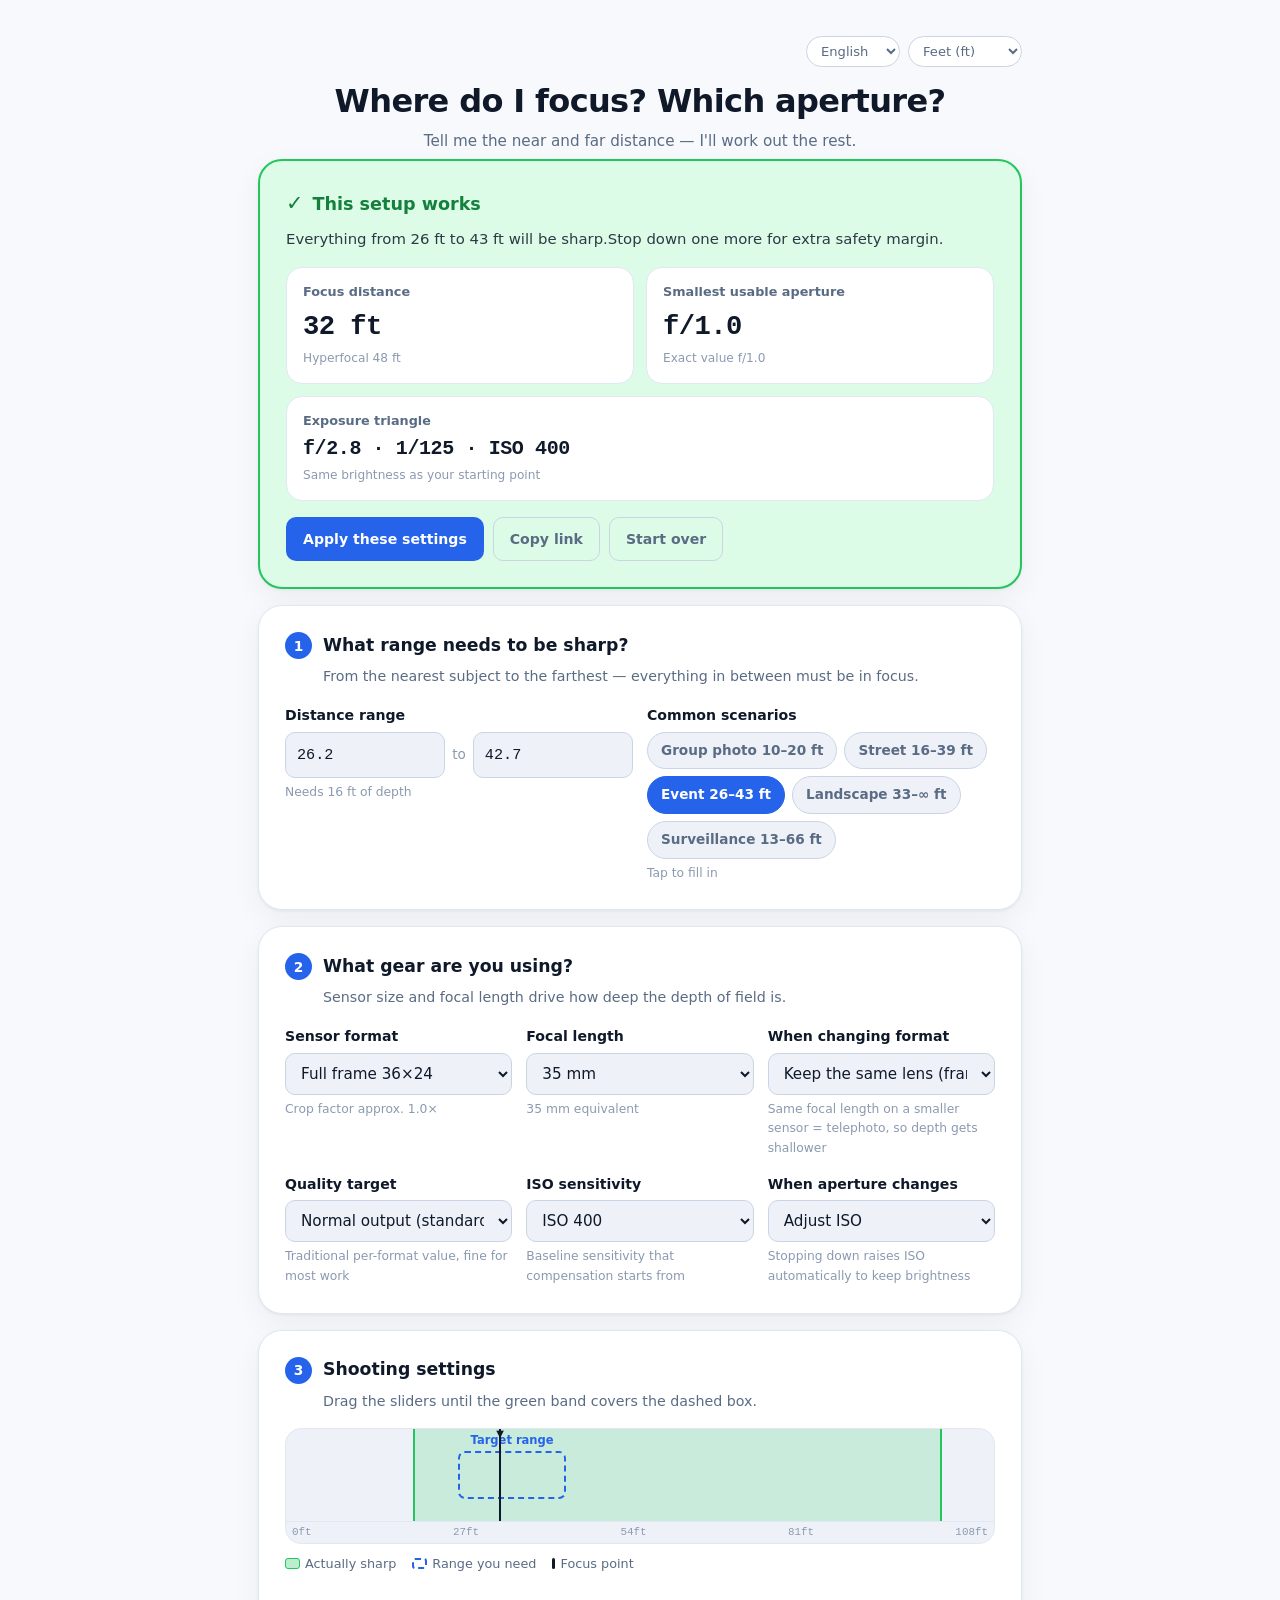
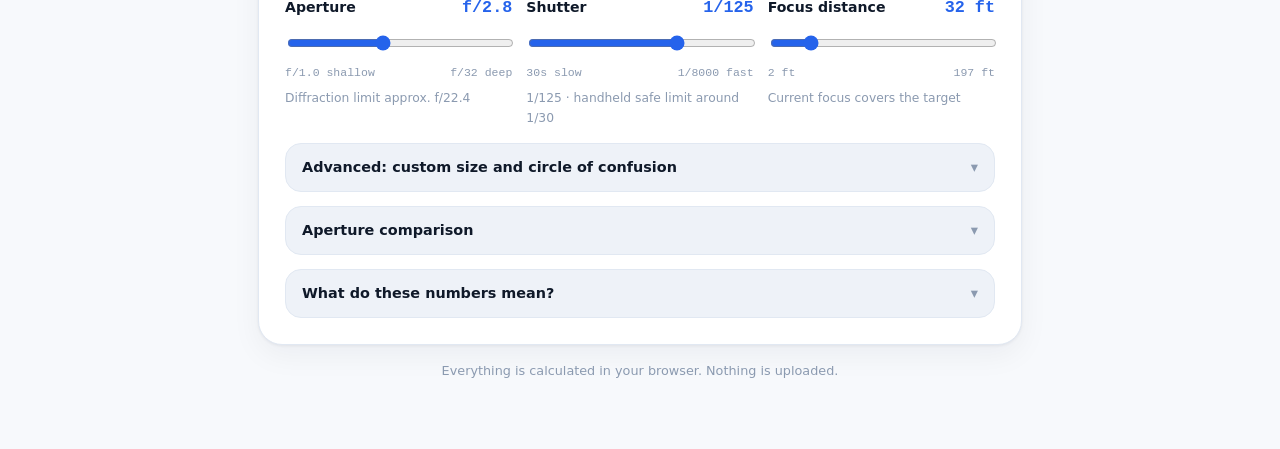
==== commit 9a7c41eb: "Add files via upload" ====
--- a/dof-calculator.html
+++ b/dof-calculator.html
@@ -6,7 +6,6 @@
 <meta name="description" id="metaDesc" content="">
 <title>景深計算器</title>
 <style>
-/* ── tokens ─────────────────────────────────────── */
 :root{
   color-scheme:light dark;
   --bg:#f7f9fc; --card:#fff; --sunken:#eef2f8;
@@ -39,12 +38,10 @@
 :where(button,select,input):focus-visible{outline:2px solid var(--brand);outline-offset:2px}
 .wrap{max-width:820px;margin-inline:auto;padding:clamp(16px,4vw,36px) clamp(16px,4vw,28px)}
 
-/* ── locale bar ─────────────────────────────────── */
 .localebar{display:flex;justify-content:flex-end;gap:8px;margin-bottom:14px}
 .localebar select{width:auto;padding:6px 10px;font-size:.82rem;border-radius:999px;
   background:var(--card);border:1px solid var(--line2);color:var(--muted);cursor:pointer}
 
-/* ── steps ──────────────────────────────────────── */
 .step{background:var(--card);border:1px solid var(--line);border-radius:var(--r3);
   padding:clamp(18px,3vw,26px);box-shadow:var(--sh);margin-bottom:16px}
 .step__head{display:flex;align-items:center;gap:11px;margin-bottom:6px}
@@ -58,7 +55,6 @@
 .masthead h1{font-size:clamp(1.45rem,4.2vw,2rem);font-weight:800;letter-spacing:-.02em}
 .masthead p{color:var(--muted);margin-top:8px;font-size:.95rem}
 
-/* ── verdict ────────────────────────────────────── */
 .verdict{border-radius:var(--r3);padding:clamp(18px,3vw,26px);margin-bottom:16px;
   border:2px solid var(--ok-line);background:var(--ok-bg);box-shadow:var(--sh)}
 .verdict[data-ok=false]{border-color:var(--no-line);background:var(--no-bg)}
@@ -69,15 +65,14 @@
 .answer{display:grid;grid-template-columns:1fr 1fr;gap:12px;margin-top:16px}
 @media (max-width:460px){.answer{grid-template-columns:1fr}}
 .answer__cell{background:var(--card);border-radius:var(--r2);padding:14px 16px;border:1px solid var(--line)}
+.answer__cell--wide{grid-column:1/-1}
+.answer__cell--wide .answer__v{font-size:1.25rem}
 .answer__k{display:block;font-size:.8rem;color:var(--muted);font-weight:650}
 .answer__v{display:block;font-family:var(--mono);font-size:1.7rem;font-weight:800;
   font-variant-numeric:tabular-nums;margin-top:2px;letter-spacing:-.02em}
 .answer__note{display:block;font-size:.76rem;color:var(--faint);margin-top:1px}
-.answer__cell--wide{grid-column:1/-1}
-.answer__cell--wide .answer__v{font-size:1.25rem}
 .exp-warn{color:var(--warn);font-weight:650}
 
-/* ── ruler ──────────────────────────────────────── */
 .ruler{position:relative;height:116px;border-radius:var(--r2);background:var(--sunken);
   border:1px solid var(--line);overflow:hidden;margin-top:4px}
 .ruler__dof{position:absolute;top:0;bottom:22px;background:#22c55e2e;
@@ -95,7 +90,6 @@
 .key{display:flex;flex-wrap:wrap;gap:6px 16px;margin-top:10px;font-size:.8rem;color:var(--muted)}
 .key i{display:inline-block;width:15px;height:11px;border-radius:3px;margin-inline-end:5px;vertical-align:-1px}
 
-/* ── fields ─────────────────────────────────────── */
 .fields{display:grid;gap:14px;grid-template-columns:repeat(auto-fit,minmax(min(100%,210px),1fr))}
 .f{display:flex;flex-direction:column;gap:5px;min-width:0}
 .f__label{font-size:.88rem;font-weight:700}
@@ -352,15 +346,16 @@
 /* ═════════════════════════════════════════════════
    1. i18n — message catalogues
    ═════════════════════════════════════════════════ */
-const MESSAGES = {
+const MESSAGES={
 "zh-Hant":{
  "meta.title":"該對焦在哪？該用什麼光圈？· 景深計算器",
  "meta.desc":"輸入要拍的距離範圍，馬上知道該用什麼光圈、對焦在哪裡。",
  "app.title":"該對焦在哪？該用什麼光圈？",
  "app.tagline":"告訴我你要拍多遠到多遠，其他交給我算。",
- "answer.focus":"對焦距離","answer.stop":"最小可用光圈",
+ "answer.focus":"對焦距離","answer.stop":"最小可用光圈","answer.exposure":"曝光組合",
  "answer.hyper":"超焦距 {v}","answer.theory":"理論值 {v}","answer.theoryDiff":"理論值 {v}，已進入繞射",
  "answer.impossible":"辦不到","answer.impossibleNote":"即使縮到最小光圈也不夠",
+ "answer.expNote":"與原設定等量曝光","answer.expClipped":"已達上下限，曝光相差 {v} 級",
  "verdict.okFlag":"這組設定拍得到","verdict.okMsg":"{near}–{far} 全都在清楚範圍內。",
  "verdict.okSafe":"想更保險可以再縮一級光圈。","verdict.okDiff":"不過光圈已縮過頭，畫面整體銳利度會下降。",
  "verdict.noFlag":"這組設定拍不到","verdict.noFeasible":"照上面兩個數字調整就能涵蓋 {near}–{far}。",
@@ -373,8 +368,10 @@
  "step3.title":"實際拍攝設定","step3.sub":"拉動看看綠色範圍有沒有蓋住虛線框，蓋住就成功。",
  "field.range":"距離範圍","field.rangeTo":"到","field.scenarios":"常見情境",
  "field.sensor":"相機片幅","field.focal":"鏡頭焦距","field.framing":"換片幅時","field.quality":"畫質要求",
- "field.aperture":"光圈","field.focusDist":"對焦距離","field.sensorSize":"感光元件尺寸（mm）",
- "field.mp":"有效像素（MP）","field.coc":"容許模糊圈（mm）","field.customFocal":"自訂焦距（mm）",
+ "field.iso":"ISO 感光度","field.compensate":"改光圈時",
+ "field.aperture":"光圈","field.shutter":"快門","field.focusDist":"對焦距離",
+ "field.sensorSize":"感光元件尺寸（mm）","field.mp":"有效像素（MP）",
+ "field.coc":"容許模糊圈（mm）","field.customFocal":"自訂焦距（mm）",
  "hint.scenarios":"點一下快速帶入","hint.needDof":"需要 {v} 的景深","hint.badRange":"最遠要大於最近",
  "hint.crop":"裁切係數約 {v}×","hint.customSize":"自訂尺寸","hint.equiv":"等效 {e} mm 視角",
  "hint.equivSnap":"等效 {e} mm｜理想 {i} mm，已選最接近的 {c} mm",
@@ -385,8 +382,15 @@
  "hint.autoFill":"選了片幅會自動帶入","hint.pitch":"像素間距約 {v} µm",
  "hint.cocAuto":"由畫質要求自動計算","hint.cocPixel":"由像素間距自動計算",
  "hint.customFocal":"清單沒有的焦距填這裡",
+ "hint.iso":"基準感光度，曝光補償從這裡算起",
+ "hint.compIso":"縮光圈時自動拉高 ISO，維持相同亮度",
+ "hint.compShutter":"縮光圈時自動放慢快門，維持相同亮度",
+ "hint.compOff":"光圈改變時不自動調整，畫面會變暗或變亮",
+ "hint.shutterOk":"快門 {v}，手持安全線約 {s}",
+ "hint.shutterSlow":"快門 {v} 已低於手持安全線 {s}，建議用腳架",
  "key.dof":"實際清楚的範圍","key.target":"你要拍的範圍","key.focus":"對焦點","ruler.target":"要拍的範圍",
  "slider.apLow":"f/1.0 淺","slider.apHigh":"f/32 深",
+ "slider.shLow":"30s 慢","slider.shHigh":"1/8000 快",
  "details.advanced":"進階：自訂尺寸與模糊圈","details.table":"各光圈對照表","details.glossary":"這些數字是什麼意思？",
  "th.aperture":"光圈","th.nearest":"最近清楚","th.farthest":"最遠清楚","th.dof":"景深","th.enough":"夠不夠",
  "note.diffraction":"△ 代表已進入繞射範圍，光圈再縮小整體銳利度反而會下降。",
@@ -402,42 +406,94 @@
  "quality.print":"大圖輸出（嚴格）","quality.print.hint":"標準值收緊，放大後仍要銳利",
  "quality.pixel":"像素級（最嚴格）","quality.pixel.hint":"以感光元件像素間距 ×2 計算",
  "framing.focal":"沿用同一顆鏡頭（視角會變）","framing.fov":"保持相同視角（自動換算焦距）",
+ "comp.iso":"自動調 ISO","comp.shutter":"自動調快門","comp.off":"不補償（手動）",
  "scenario.group":"合照","scenario.street":"街拍","scenario.event":"活動",
  "scenario.landscape":"風景","scenario.cctv":"監控",
  "gloss.focus":"對焦距離","gloss.focus.body":"相機對焦在哪個距離。不是對在最近或最遠，而是對在能前後平均分配清晰範圍的位置。",
  "gloss.stop":"最小可用光圈","gloss.stop.body":"f 值最小到這裡，再開大景深就不夠。數字越大光圈越小、景深越深。",
  "gloss.coc":"容許模糊圈","gloss.coc.body":"一個點在感光元件上可以糊到多大，人眼還是覺得它清楚。這是主觀標準，不是物理界線。",
  "gloss.hyper":"超焦距","gloss.hyper.body":"對焦在這個距離時，從它的一半到無限遠都會清楚。拍風景常用。",
- "answer.exposure":"曝光組合",
- "answer.expNote":"與原設定等量曝光",
- "answer.expClipped":"已達上下限，曝光相差 {v} 級",
- "field.iso":"ISO 感光度",
- "field.compensate":"改光圈時",
- "field.shutter":"快門",
- "iso.auto":"自動（跟著光圈補償）",
- "comp.iso":"自動調 ISO",
- "comp.shutter":"自動調快門",
- "comp.off":"不補償（手動）",
- "hint.iso":"基準感光度，曝光補償從這裡算起",
- "hint.compIso":"縮光圈時自動拉高 ISO，維持相同亮度",
- "hint.compShutter":"縮光圈時自動放慢快門，維持相同亮度",
- "hint.compOff":"光圈改變時不自動調整，畫面會變暗或變亮",
- "hint.shutterOk":"快門 {v}，手持安全線約 {s}",
- "hint.shutterSlow":"快門 {v} 已低於手持安全線 {s}，建議用腳架",
- "slider.shLow":"30s 慢",
- "slider.shHigh":"1/8000 快",
- "gloss.exposure":"曝光補償",
- "gloss.exposure.body":"縮小光圈會讓進光量變少。補償的做法是提高 ISO 或放慢快門，讓亮度維持不變。",
- "gloss.diff":"繞射","gloss.diff.body":"光圈縮太小會因為繞射讓整張照片變鈍。表格中的 △ 就是提醒你已經越線。"
+ "gloss.diff":"繞射","gloss.diff.body":"光圈縮太小會因為繞射讓整張照片變鈍。表格中的 △ 就是提醒你已經越線。",
+ "gloss.exposure":"曝光補償","gloss.exposure.body":"縮小光圈會讓進光量變少。補償的做法是提高 ISO 或放慢快門，讓亮度維持不變。"
+},
+"zh-Hans":{
+ "meta.title":"该对焦在哪？该用什么光圈？· 景深计算器",
+ "meta.desc":"输入要拍的距离范围，马上知道该用什么光圈、对焦在哪里。",
+ "app.title":"该对焦在哪？该用什么光圈？",
+ "app.tagline":"告诉我你要拍多远到多远，其他交给我算。",
+ "answer.focus":"对焦距离","answer.stop":"最小可用光圈","answer.exposure":"曝光组合",
+ "answer.hyper":"超焦距 {v}","answer.theory":"理论值 {v}","answer.theoryDiff":"理论值 {v}，已进入衍射",
+ "answer.impossible":"办不到","answer.impossibleNote":"即使缩到最小光圈也不够",
+ "answer.expNote":"与原设置等量曝光","answer.expClipped":"已达上下限，曝光相差 {v} 级",
+ "verdict.okFlag":"这组设置拍得到","verdict.okMsg":"{near}–{far} 全都在清晰范围内。",
+ "verdict.okSafe":"想更保险可以再缩一级光圈。","verdict.okDiff":"不过光圈已缩过头，画面整体锐度会下降。",
+ "verdict.noFlag":"这组设置拍不到","verdict.noFeasible":"照上面两个数字调整就能涵盖 {near}–{far}。",
+ "verdict.noImpossible":"这颗镜头在这个距离拍不出这么深的景深，建议换更广的焦距或退后拍摄。",
+ "verdict.badFlag":"距离填反了","verdict.badMsg":"最远距离要比最近距离大。",
+ "btn.apply":"一键套用这组设置","btn.link":"复制链接","btn.linkDone":"已复制 ✓",
+ "btn.linkFail":"请手动复制网址","btn.reset":"重来",
+ "step1.title":"你要拍多远到多远？","step1.sub":"从最近的主体到最远的主体，这段距离内都要清晰。",
+ "step2.title":"你用什么器材？","step2.sub":"相机画幅和镜头焦距会直接决定景深深浅。",
+ "step3.title":"实际拍摄设置","step3.sub":"拉动看看绿色范围有没有盖住虚线框，盖住就成功。",
+ "field.range":"距离范围","field.rangeTo":"到","field.scenarios":"常见场景",
+ "field.sensor":"相机画幅","field.focal":"镜头焦距","field.framing":"换画幅时","field.quality":"画质要求",
+ "field.iso":"ISO 感光度","field.compensate":"改光圈时",
+ "field.aperture":"光圈","field.shutter":"快门","field.focusDist":"对焦距离",
+ "field.sensorSize":"传感器尺寸（mm）","field.mp":"有效像素（MP）",
+ "field.coc":"弥散圆直径（mm）","field.customFocal":"自定焦距（mm）",
+ "hint.scenarios":"点一下快速带入","hint.needDof":"需要 {v} 的景深","hint.badRange":"最远要大于最近",
+ "hint.crop":"裁切系数约 {v}×","hint.customSize":"自定尺寸","hint.equiv":"等效 {e} mm 视角",
+ "hint.equivSnap":"等效 {e} mm｜理想 {i} mm，已选最接近的 {c} mm",
+ "hint.framingFov":"换画幅会自动换成最接近的焦距，保持相同构图",
+ "hint.framingFocal":"小画幅用同焦距＝长焦效果，景深反而变浅",
+ "hint.diffLimit":"衍射界线约 {v}","hint.diffOver":"已超过衍射界线 {v}，锐度会下降",
+ "hint.focusOk":"当前位置可涵盖目标","hint.focusMove":"建议移到 {v}",
+ "hint.autoFill":"选了画幅会自动带入","hint.pitch":"像素间距约 {v} µm",
+ "hint.cocAuto":"由画质要求自动计算","hint.cocPixel":"由像素间距自动计算",
+ "hint.customFocal":"列表没有的焦距填这里",
+ "hint.iso":"基准感光度，曝光补偿从这里算起",
+ "hint.compIso":"缩光圈时自动拉高 ISO，保持相同亮度",
+ "hint.compShutter":"缩光圈时自动放慢快门，保持相同亮度",
+ "hint.compOff":"光圈改变时不自动调整，画面会变暗或变亮",
+ "hint.shutterOk":"快门 {v}，手持安全线约 {s}",
+ "hint.shutterSlow":"快门 {v} 已低于手持安全线 {s}，建议用三脚架",
+ "key.dof":"实际清晰的范围","key.target":"你要拍的范围","key.focus":"对焦点","ruler.target":"要拍的范围",
+ "slider.apLow":"f/1.0 浅","slider.apHigh":"f/32 深",
+ "slider.shLow":"30s 慢","slider.shHigh":"1/8000 快",
+ "details.advanced":"进阶：自定尺寸与弥散圆","details.table":"各光圈对照表","details.glossary":"这些数字是什么意思？",
+ "th.aperture":"光圈","th.nearest":"最近清晰","th.farthest":"最远清晰","th.dof":"景深","th.enough":"够不够",
+ "note.diffraction":"△ 代表已进入衍射范围，光圈再缩小整体锐度反而会下降。",
+ "foot.privacy":"全部在你的浏览器计算，不会上传任何数据。",
+ "a11y.near":"最近距离","a11y.far":"最远距离","a11y.width":"宽","a11y.height":"高","a11y.ruler":"景深覆盖示意图",
+ "unit.m":"m","unit.ft":"ft","unit.infinity":"无限远","unit.optM":"米 (m)","unit.optFt":"英尺 (ft)",
+ "sensor.mf":"中画幅 44×33","sensor.ff":"全画幅 36×24","sensor.apsh":"APS-H 28.7×19",
+ "sensor.apsc":"APS-C 23.6×15.7","sensor.apscC":"APS-C Canon 22.3×14.9","sensor.m43":"M4/3 17.3×13",
+ "sensor.one":"1 英寸 13.2×8.8","sensor.i17":"1/1.7 英寸 7.6×5.7","sensor.i23":"1/2.3 英寸 6.17×4.55",
+ "sensor.i28":"1/2.8 英寸 5.6×4.2（监控）","sensor.i30":"1/3 英寸 4.8×3.6（监控）",
+ "quality.screen":"手机／网页浏览（宽松）","quality.screen.hint":"标准值放宽一倍，最容易达成",
+ "quality.normal":"一般输出（标准）","quality.normal.hint":"传统画幅惯用值，多数情况适用",
+ "quality.print":"大图输出（严格）","quality.print.hint":"标准值收紧，放大后仍要锐利",
+ "quality.pixel":"像素级（最严格）","quality.pixel.hint":"以传感器像素间距 ×2 计算",
+ "framing.focal":"沿用同一颗镜头（视角会变）","framing.fov":"保持相同视角（自动换算焦距）",
+ "comp.iso":"自动调 ISO","comp.shutter":"自动调快门","comp.off":"不补偿（手动）",
+ "scenario.group":"合影","scenario.street":"街拍","scenario.event":"活动",
+ "scenario.landscape":"风景","scenario.cctv":"监控",
+ "gloss.focus":"对焦距离","gloss.focus.body":"相机对焦在哪个距离。不是对在最近或最远，而是对在能前后平均分配清晰范围的位置。",
+ "gloss.stop":"最小可用光圈","gloss.stop.body":"f 值最小到这里，再开大景深就不够。数字越大光圈越小、景深越深。",
+ "gloss.coc":"弥散圆直径","gloss.coc.body":"一个点在传感器上可以糊到多大，人眼还是觉得它清晰。这是主观标准，不是物理界线。",
+ "gloss.hyper":"超焦距","gloss.hyper.body":"对焦在这个距离时，从它的一半到无限远都会清晰。拍风景常用。",
+ "gloss.diff":"衍射","gloss.diff.body":"光圈缩太小会因为衍射让整张照片变钝。表格中的 △ 就是提醒你已经越线。",
+ "gloss.exposure":"曝光补偿","gloss.exposure.body":"缩小光圈会让进光量变少。补偿的做法是提高 ISO 或放慢快门，让亮度保持不变。"
 },
 "en":{
  "meta.title":"Where to focus? Which aperture? · Depth of Field Calculator",
  "meta.desc":"Enter the distance range you need sharp and get the focus distance and aperture instantly.",
  "app.title":"Where do I focus? Which aperture?",
  "app.tagline":"Tell me the near and far distance — I'll work out the rest.",
- "answer.focus":"Focus distance","answer.stop":"Smallest usable aperture",
+ "answer.focus":"Focus distance","answer.stop":"Smallest usable aperture","answer.exposure":"Exposure triangle",
  "answer.hyper":"Hyperfocal {v}","answer.theory":"Exact value {v}","answer.theoryDiff":"Exact value {v} · diffraction limited",
  "answer.impossible":"Not possible","answer.impossibleNote":"Even the smallest aperture is not enough",
+ "answer.expNote":"Same brightness as your starting point","answer.expClipped":"Hit the limits — {v} stops off",
  "verdict.okFlag":"This setup works","verdict.okMsg":"Everything from {near} to {far} will be sharp.",
  "verdict.okSafe":"Stop down one more for extra safety margin.","verdict.okDiff":"But you have stopped down too far — overall sharpness will drop.",
  "verdict.noFlag":"This setup won't work","verdict.noFeasible":"Use the two numbers above and {near}–{far} will be covered.",
@@ -450,8 +506,10 @@
  "step3.title":"Shooting settings","step3.sub":"Drag the sliders until the green band covers the dashed box.",
  "field.range":"Distance range","field.rangeTo":"to","field.scenarios":"Common scenarios",
  "field.sensor":"Sensor format","field.focal":"Focal length","field.framing":"When changing format","field.quality":"Quality target",
- "field.aperture":"Aperture","field.focusDist":"Focus distance","field.sensorSize":"Sensor size (mm)",
- "field.mp":"Resolution (MP)","field.coc":"Circle of confusion (mm)","field.customFocal":"Custom focal length (mm)",
+ "field.iso":"ISO sensitivity","field.compensate":"When aperture changes",
+ "field.aperture":"Aperture","field.shutter":"Shutter","field.focusDist":"Focus distance",
+ "field.sensorSize":"Sensor size (mm)","field.mp":"Resolution (MP)",
+ "field.coc":"Circle of confusion (mm)","field.customFocal":"Custom focal length (mm)",
  "hint.scenarios":"Tap to fill in","hint.needDof":"Needs {v} of depth","hint.badRange":"Far must exceed near",
  "hint.crop":"Crop factor approx. {v}×","hint.customSize":"Custom size","hint.equiv":"{e} mm equivalent",
  "hint.equivSnap":"{e} mm equiv · ideal {i} mm, snapped to {c} mm",
@@ -462,8 +520,15 @@
  "hint.autoFill":"Filled in automatically by format","hint.pitch":"Pixel pitch approx. {v} µm",
  "hint.cocAuto":"Derived from the quality target","hint.cocPixel":"Derived from pixel pitch",
  "hint.customFocal":"For focal lengths not in the list",
+ "hint.iso":"Baseline sensitivity that compensation starts from",
+ "hint.compIso":"Stopping down raises ISO automatically to keep brightness",
+ "hint.compShutter":"Stopping down slows the shutter automatically to keep brightness",
+ "hint.compOff":"Nothing adjusts when aperture changes — the image gets darker or brighter",
+ "hint.shutterOk":"{v} · handheld safe limit around {s}",
+ "hint.shutterSlow":"{v} is slower than the handheld limit {s} — use a tripod",
  "key.dof":"Actually sharp","key.target":"Range you need","key.focus":"Focus point","ruler.target":"Target range",
  "slider.apLow":"f/1.0 shallow","slider.apHigh":"f/32 deep",
+ "slider.shLow":"30s slow","slider.shHigh":"1/8000 fast",
  "details.advanced":"Advanced: custom size and circle of confusion","details.table":"Aperture comparison","details.glossary":"What do these numbers mean?",
  "th.aperture":"Aperture","th.nearest":"Nearest sharp","th.farthest":"Farthest sharp","th.dof":"Depth","th.enough":"Covers?",
  "note.diffraction":"△ means you are past the diffraction limit — stopping down further reduces overall sharpness.",
@@ -472,49 +537,32 @@
  "unit.m":"m","unit.ft":"ft","unit.infinity":"infinity","unit.optM":"Metres (m)","unit.optFt":"Feet (ft)",
  "sensor.mf":"Medium format 44×33","sensor.ff":"Full frame 36×24","sensor.apsh":"APS-H 28.7×19",
  "sensor.apsc":"APS-C 23.6×15.7","sensor.apscC":"APS-C Canon 22.3×14.9","sensor.m43":"Micro 4/3 17.3×13",
- "sensor.one":'1" type 13.2×8.8',"sensor.i17":'1/1.7" type 7.6×5.7',"sensor.i23":'1/2.3" type 6.17×4.55',
- "sensor.i28":'1/2.8" type 5.6×4.2 (CCTV)',"sensor.i30":'1/3" type 4.8×3.6 (CCTV)',
+ "sensor.one":"1\" type 13.2×8.8","sensor.i17":"1/1.7\" type 7.6×5.7","sensor.i23":"1/2.3\" type 6.17×4.55",
+ "sensor.i28":"1/2.8\" type 5.6×4.2 (CCTV)","sensor.i30":"1/3\" type 4.8×3.6 (CCTV)",
  "quality.screen":"Phone / web viewing (relaxed)","quality.screen.hint":"Twice the standard value — easiest to achieve",
  "quality.normal":"Normal output (standard)","quality.normal.hint":"Traditional per-format value, fine for most work",
  "quality.print":"Large print (strict)","quality.print.hint":"Tighter than standard, stays sharp when enlarged",
  "quality.pixel":"Pixel level (strictest)","quality.pixel.hint":"Based on 2× the sensor pixel pitch",
  "framing.focal":"Keep the same lens (framing changes)","framing.fov":"Keep the same framing (snap focal length)",
+ "comp.iso":"Adjust ISO","comp.shutter":"Adjust shutter","comp.off":"No compensation (manual)",
  "scenario.group":"Group photo","scenario.street":"Street","scenario.event":"Event",
  "scenario.landscape":"Landscape","scenario.cctv":"Surveillance",
  "gloss.focus":"Focus distance","gloss.focus.body":"Where the lens is focused. Not the nearest or farthest subject, but the point that balances sharpness front and back.",
  "gloss.stop":"Smallest usable aperture","gloss.stop.body":"Open wider than this and depth of field falls short. Larger f-numbers mean a smaller opening and deeper focus.",
  "gloss.coc":"Circle of confusion","gloss.coc.body":"How large a point may blur on the sensor while still looking sharp. It is a perceptual convention, not a physical boundary.",
  "gloss.hyper":"Hyperfocal distance","gloss.hyper.body":"Focus here and everything from half that distance to infinity is acceptably sharp. Common for landscapes.",
- "answer.exposure":"Exposure triangle",
- "answer.expNote":"Same brightness as your starting point",
- "answer.expClipped":"Hit the limits — {v} stops off",
- "field.iso":"ISO sensitivity",
- "field.compensate":"When aperture changes",
- "field.shutter":"Shutter",
- "iso.auto":"Auto (follow aperture)",
- "comp.iso":"Adjust ISO",
- "comp.shutter":"Adjust shutter",
- "comp.off":"No compensation (manual)",
- "hint.iso":"Baseline sensitivity that compensation starts from",
- "hint.compIso":"Stopping down raises ISO automatically to keep brightness",
- "hint.compShutter":"Stopping down slows the shutter automatically to keep brightness",
- "hint.compOff":"Nothing adjusts when aperture changes — the image gets darker or brighter",
- "hint.shutterOk":"{v} · handheld safe limit around {s}",
- "hint.shutterSlow":"{v} is slower than the handheld limit {s} — use a tripod",
- "slider.shLow":"30s slow",
- "slider.shHigh":"1/8000 fast",
- "gloss.exposure":"Exposure compensation",
- "gloss.exposure.body":"A smaller aperture lets in less light. Raising ISO or slowing the shutter brings the brightness back.",
- "gloss.diff":"Diffraction","gloss.diff.body":"Stopping down too far softens the whole frame through diffraction. The △ marks where you cross that line."
+ "gloss.diff":"Diffraction","gloss.diff.body":"Stopping down too far softens the whole frame through diffraction. The △ marks where you cross that line.",
+ "gloss.exposure":"Exposure compensation","gloss.exposure.body":"A smaller aperture lets in less light. Raising ISO or slowing the shutter brings the brightness back."
 },
 "ja":{
  "meta.title":"どこにピント？どの絞り？· 被写界深度計算機",
  "meta.desc":"ピントを合わせたい距離を入れるだけで、絞りとピント位置がすぐ分かります。",
  "app.title":"どこにピントを合わせる？絞りは？",
  "app.tagline":"手前と奥の距離を入れれば、あとは計算します。",
- "answer.focus":"ピント距離","answer.stop":"使える最小の絞り",
+ "answer.focus":"ピント距離","answer.stop":"使える最小の絞り","answer.exposure":"露出の組み合わせ",
  "answer.hyper":"過焦点距離 {v}","answer.theory":"理論値 {v}","answer.theoryDiff":"理論値 {v}・回折の影響あり",
  "answer.impossible":"実現できません","answer.impossibleNote":"最小絞りでも足りません",
+ "answer.expNote":"元の設定と同じ明るさ","answer.expClipped":"限界に達し、{v} 段ずれています",
  "verdict.okFlag":"この設定で撮れます","verdict.okMsg":"{near}〜{far} はすべてピントが合います。",
  "verdict.okSafe":"念のため、あと1段絞ると安心です。","verdict.okDiff":"ただし絞りすぎで、全体の解像感が落ちます。",
  "verdict.noFlag":"この設定では撮れません","verdict.noFeasible":"上の2つの数値に合わせれば {near}〜{far} をカバーできます。",
@@ -527,8 +575,10 @@
  "step3.title":"撮影設定","step3.sub":"緑の帯が破線の枠を覆えば成功です。",
  "field.range":"距離の範囲","field.rangeTo":"〜","field.scenarios":"よくある場面",
  "field.sensor":"センサーサイズ","field.focal":"焦点距離","field.framing":"サイズ変更時","field.quality":"画質の基準",
- "field.aperture":"絞り","field.focusDist":"ピント距離","field.sensorSize":"センサー寸法（mm）",
- "field.mp":"有効画素数（MP）","field.coc":"許容錯乱円（mm）","field.customFocal":"焦点距離を指定（mm）",
+ "field.iso":"ISO感度","field.compensate":"絞り変更時",
+ "field.aperture":"絞り","field.shutter":"シャッター","field.focusDist":"ピント距離",
+ "field.sensorSize":"センサー寸法（mm）","field.mp":"有効画素数（MP）",
+ "field.coc":"許容錯乱円（mm）","field.customFocal":"焦点距離を指定（mm）",
  "hint.scenarios":"タップで入力","hint.needDof":"{v} の深度が必要","hint.badRange":"奥は手前より大きく",
  "hint.crop":"クロップ係数 約 {v}×","hint.customSize":"カスタム寸法","hint.equiv":"{e} mm 相当の画角",
  "hint.equivSnap":"{e} mm 相当｜理想 {i} mm、最も近い {c} mm を選択",
@@ -539,8 +589,15 @@
  "hint.autoFill":"サイズを選ぶと自動入力されます","hint.pitch":"画素ピッチ 約 {v} µm",
  "hint.cocAuto":"画質の基準から自動計算","hint.cocPixel":"画素ピッチから自動計算",
  "hint.customFocal":"一覧にない焦点距離はこちら",
+ "hint.iso":"補正の基準となる感度",
+ "hint.compIso":"絞ると自動でISOを上げ、明るさを保ちます",
+ "hint.compShutter":"絞ると自動でシャッターを遅くし、明るさを保ちます",
+ "hint.compOff":"絞りを変えても調整せず、明るさが変化します",
+ "hint.shutterOk":"{v}・手持ちの目安は {s}",
+ "hint.shutterSlow":"{v} は手持ちの目安 {s} より遅いため、三脚を推奨します",
  "key.dof":"実際にシャープな範囲","key.target":"撮りたい範囲","key.focus":"ピント位置","ruler.target":"撮りたい範囲",
  "slider.apLow":"f/1.0 浅い","slider.apHigh":"f/32 深い",
+ "slider.shLow":"30秒 遅い","slider.shHigh":"1/8000 速い",
  "details.advanced":"詳細設定：寸法と許容錯乱円","details.table":"絞りごとの比較","details.glossary":"これらの数値の意味",
  "th.aperture":"絞り","th.nearest":"手前の限界","th.farthest":"奥の限界","th.dof":"深度","th.enough":"足りる？",
  "note.diffraction":"△ は回折限界を超えたことを示します。さらに絞ると全体の解像感が下がります。",
@@ -556,111 +613,16 @@
  "quality.print":"大判プリント（厳しめ）","quality.print.hint":"標準より厳しく、拡大してもシャープ",
  "quality.pixel":"画素レベル（最も厳しい）","quality.pixel.hint":"画素ピッチ ×2 で計算",
  "framing.focal":"同じレンズを使う（画角が変わる）","framing.fov":"同じ画角を保つ（焦点距離を自動調整）",
+ "comp.iso":"ISOで補正","comp.shutter":"シャッターで補正","comp.off":"補正しない（マニュアル）",
  "scenario.group":"集合写真","scenario.street":"スナップ","scenario.event":"イベント",
  "scenario.landscape":"風景","scenario.cctv":"監視カメラ",
  "gloss.focus":"ピント距離","gloss.focus.body":"レンズを合わせる距離。最も手前でも奥でもなく、前後のシャープさが均等になる位置です。",
  "gloss.stop":"使える最小の絞り","gloss.stop.body":"これより開けると深度が足りません。f値が大きいほど開口は小さく、深度は深くなります。",
  "gloss.coc":"許容錯乱円","gloss.coc.body":"点がセンサー上でどこまでボケても鮮明に見えるかという基準。物理的な境界ではなく知覚上の慣例です。",
  "gloss.hyper":"過焦点距離","gloss.hyper.body":"ここにピントを合わせると、その半分の距離から無限遠までが実用上シャープになります。風景撮影で多用されます。",
- "answer.exposure":"露出の組み合わせ",
- "answer.expNote":"元の設定と同じ明るさ",
- "answer.expClipped":"限界に達し、{v} 段ずれています",
- "field.iso":"ISO感度",
- "field.compensate":"絞り変更時",
- "field.shutter":"シャッター",
- "iso.auto":"自動（絞りに追従）",
- "comp.iso":"ISOで補正",
- "comp.shutter":"シャッターで補正",
- "comp.off":"補正しない（マニュアル）",
- "hint.iso":"補正の基準となる感度",
- "hint.compIso":"絞ると自動でISOを上げ、明るさを保ちます",
- "hint.compShutter":"絞ると自動でシャッターを遅くし、明るさを保ちます",
- "hint.compOff":"絞りを変えても調整せず、明るさが変化します",
- "hint.shutterOk":"{v}・手持ちの目安は {s}",
- "hint.shutterSlow":"{v} は手持ちの目安 {s} より遅いため、三脚を推奨します",
- "slider.shLow":"30秒 遅い",
- "slider.shHigh":"1/8000 速い",
- "gloss.exposure":"露出補正",
- "gloss.exposure.body":"絞りを絞ると光量が減ります。ISOを上げるかシャッターを遅くすると明るさが戻ります。",
- "gloss.diff":"回折","gloss.diff.body":"絞りすぎると回折で画面全体が甘くなります。表の △ がその境界を示します。"
+ "gloss.diff":"回折","gloss.diff.body":"絞りすぎると回折で画面全体が甘くなります。表の △ がその境界を示します。",
+ "gloss.exposure":"露出補正","gloss.exposure.body":"絞りを絞ると光量が減ります。ISOを上げるかシャッターを遅くすると明るさが戻ります。"
 }
-};
-MESSAGES["zh-Hans"]={
- "meta.title":"该对焦在哪？该用什么光圈？· 景深计算器",
- "meta.desc":"输入要拍的距离范围，马上知道该用什么光圈、对焦在哪里。",
- "app.title":"该对焦在哪？该用什么光圈？",
- "app.tagline":"告诉我你要拍多远到多远，其他交给我算。",
- "answer.focus":"对焦距离","answer.stop":"最小可用光圈",
- "answer.hyper":"超焦距 {v}","answer.theory":"理论值 {v}","answer.theoryDiff":"理论值 {v}，已进入衍射",
- "answer.impossible":"办不到","answer.impossibleNote":"即使缩到最小光圈也不够",
- "verdict.okFlag":"这组设置拍得到","verdict.okMsg":"{near}–{far} 全都在清楚范围内。",
- "verdict.okSafe":"想更保险可以再缩一级光圈。","verdict.okDiff":"不过光圈已缩过头，画面整体锐利度会下降。",
- "verdict.noFlag":"这组设置拍不到","verdict.noFeasible":"照上面两个数字调整就能覆盖 {near}–{far}。",
- "verdict.noImpossible":"这颗镜头在这个距离拍不出这么深的景深，建议换更广的焦距或退后拍摄。",
- "verdict.badFlag":"距离填反了","verdict.badMsg":"最远距离要比最近距离大。",
- "btn.apply":"一键套用这组设置","btn.link":"复制链接","btn.linkDone":"已复制 ✓",
- "btn.linkFail":"请手动复制网址","btn.reset":"重来",
- "step1.title":"你要拍多远到多远？","step1.sub":"从最近的主体到最远的主体，这段距离内都要清楚。",
- "step2.title":"你用什么器材？","step2.sub":"相机画幅和镜头焦距会直接决定景深深浅。",
- "step3.title":"实际拍摄设置","step3.sub":"拉动看看绿色范围有没有盖住虚线框，盖住就成功。",
- "field.range":"距离范围","field.rangeTo":"到","field.scenarios":"常见场景",
- "field.sensor":"相机画幅","field.focal":"镜头焦距","field.framing":"换画幅时","field.quality":"画质要求",
- "field.aperture":"光圈","field.focusDist":"对焦距离","field.sensorSize":"传感器尺寸（mm）",
- "field.mp":"有效像素（MP）","field.coc":"容许弥散圆（mm）","field.customFocal":"自定焦距（mm）",
- "hint.scenarios":"点一下快速填入","hint.needDof":"需要 {v} 的景深","hint.badRange":"最远要大于最近",
- "hint.crop":"裁切系数约 {v}×","hint.customSize":"自定尺寸","hint.equiv":"等效 {e} mm 视角",
- "hint.equivSnap":"等效 {e} mm｜理想 {i} mm，已选最接近的 {c} mm",
- "hint.framingFov":"换画幅会自动换成最接近的焦距，保持相同构图",
- "hint.framingFocal":"小画幅用同焦距＝长焦效果，景深反而变浅",
- "hint.diffLimit":"衍射界线约 {v}","hint.diffOver":"已超过衍射界线 {v}，锐利度会下降",
- "hint.focusOk":"当前位置可覆盖目标","hint.focusMove":"建议移到 {v}",
- "hint.autoFill":"选了画幅会自动填入","hint.pitch":"像素间距约 {v} µm",
- "hint.cocAuto":"由画质要求自动计算","hint.cocPixel":"由像素间距自动计算",
- "hint.customFocal":"列表没有的焦距填这里",
- "key.dof":"实际清楚的范围","key.target":"你要拍的范围","key.focus":"对焦点","ruler.target":"要拍的范围",
- "slider.apLow":"f/1.0 浅","slider.apHigh":"f/32 深",
- "details.advanced":"进阶：自定尺寸与弥散圆","details.table":"各光圈对照表","details.glossary":"这些数字是什么意思？",
- "th.aperture":"光圈","th.nearest":"最近清楚","th.farthest":"最远清楚","th.dof":"景深","th.enough":"够不够",
- "note.diffraction":"△ 代表已进入衍射范围，光圈再缩小整体锐利度反而会下降。",
- "foot.privacy":"全部在你的浏览器计算，不会上传任何数据。",
- "a11y.near":"最近距离","a11y.far":"最远距离","a11y.width":"宽","a11y.height":"高","a11y.ruler":"景深覆盖示意图",
- "unit.m":"m","unit.ft":"ft","unit.infinity":"无限远","unit.optM":"米 (m)","unit.optFt":"英尺 (ft)",
- "sensor.mf":"中画幅 44×33","sensor.ff":"全画幅 36×24","sensor.apsh":"APS-H 28.7×19",
- "sensor.apsc":"APS-C 23.6×15.7","sensor.apscC":"APS-C Canon 22.3×14.9","sensor.m43":"M4/3 17.3×13",
- "sensor.one":"1 英寸 13.2×8.8","sensor.i17":"1/1.7 英寸 7.6×5.7","sensor.i23":"1/2.3 英寸 6.17×4.55",
- "sensor.i28":"1/2.8 英寸 5.6×4.2（监控）","sensor.i30":"1/3 英寸 4.8×3.6（监控）",
- "quality.screen":"手机／网页浏览（宽松）","quality.screen.hint":"标准值放宽一倍，最容易达成",
- "quality.normal":"一般输出（标准）","quality.normal.hint":"传统画幅惯用值，多数情况适用",
- "quality.print":"大图输出（严格）","quality.print.hint":"标准值收紧，放大后仍要锐利",
- "quality.pixel":"像素级（最严格）","quality.pixel.hint":"以传感器像素间距 ×2 计算",
- "framing.focal":"沿用同一颗镜头（视角会变）","framing.fov":"保持相同视角（自动换算焦距）",
- "scenario.group":"合影","scenario.street":"街拍","scenario.event":"活动",
- "scenario.landscape":"风景","scenario.cctv":"监控",
- "gloss.focus":"对焦距离","gloss.focus.body":"相机对焦在哪个距离。不是对在最近或最远，而是对在能前后平均分配清晰范围的位置。",
- "gloss.stop":"最小可用光圈","gloss.stop.body":"f 值最小到这里，再开大景深就不够。数字越大光圈越小、景深越深。",
- "gloss.coc":"容许弥散圆","gloss.coc.body":"一个点在传感器上可以糊到多大，人眼还是觉得它清楚。这是主观标准，不是物理界线。",
- "gloss.hyper":"超焦距","gloss.hyper.body":"对焦在这个距离时，从它的一半到无限远都会清楚。拍风景常用。",
- "answer.exposure":"曝光组合",
- "answer.expNote":"与原设置等量曝光",
- "answer.expClipped":"已达上下限，曝光相差 {v} 级",
- "field.iso":"ISO 感光度",
- "field.compensate":"改光圈时",
- "field.shutter":"快门",
- "iso.auto":"自动（跟着光圈补偿）",
- "comp.iso":"自动调 ISO",
- "comp.shutter":"自动调快门",
- "comp.off":"不补偿（手动）",
- "hint.iso":"基准感光度，曝光补偿从这里算起",
- "hint.compIso":"缩光圈时自动拉高 ISO，保持相同亮度",
- "hint.compShutter":"缩光圈时自动放慢快门，保持相同亮度",
- "hint.compOff":"光圈改变时不自动调整，画面会变暗或变亮",
- "hint.shutterOk":"快门 {v}，手持安全线约 {s}",
- "hint.shutterSlow":"快门 {v} 已低于手持安全线 {s}，建议用三脚架",
- "slider.shLow":"30s 慢",
- "slider.shHigh":"1/8000 快",
- "gloss.exposure":"曝光补偿",
- "gloss.exposure.body":"缩小光圈会让进光量变少。补偿的做法是提高 ISO 或放慢快门，让亮度保持不变。",
- "gloss.diff":"衍射","gloss.diff.body":"光圈缩太小会因为衍射让整张照片变钝。表格中的 △ 就是提醒你已经越线。"
 };
 
 const LOCALES=[
@@ -693,7 +655,6 @@
   I18n.locale=I18n.has(id)?id:FALLBACK;
   try{localStorage.setItem("dof.lang",I18n.locale)}catch{}
   document.documentElement.lang=I18n.locale;
-  document.documentElement.dir="ltr";
  },
  t(key,vars){
   const dict=MESSAGES[I18n.locale]??MESSAGES[FALLBACK];
@@ -701,18 +662,18 @@
   if(vars)for(const[k,v]of Object.entries(vars))s=s.replaceAll(`{${k}}`,v);
   return s;
  },
- /** Apply static translations to every [data-i18n] node. */
  paint(root=document){
   root.querySelectorAll("[data-i18n]").forEach(n=>n.textContent=I18n.t(n.dataset.i18n));
   root.querySelectorAll("[data-i18n-aria]").forEach(n=>n.setAttribute("aria-label",I18n.t(n.dataset.i18nAria)));
   document.title=I18n.t("meta.title");
-  document.getElementById("metaDesc").content=I18n.t("meta.desc");
+  const m=document.getElementById("metaDesc");
+  if(m)m.content=I18n.t("meta.desc");
  }
 };
 const t=I18n.t;
 
 /* ═════════════════════════════════════════════════
-   2. Domain data — keys only, labels resolved at render
+   2. Domain data
    ═════════════════════════════════════════════════ */
 const SENSORS=[
  {id:"mf",w:44,h:33,coc:.053},{id:"ff",w:36,h:24,coc:.030},
@@ -724,28 +685,28 @@
 ];
 const FOCALS=[4,6,8,12,14,16,20,24,28,35,50,85,105,135,200,300];
 const STOPS=[1.0,1.2,1.4,1.8,2.0,2.8,4,5.6,8,11,16,22,32];
+const ISOS=[50,100,200,400,800,1600,3200,6400,12800,25600,51200];
+const SHUTTERS=[30,15,8,4,2,1,1/2,1/4,1/8,1/15,1/30,1/60,1/125,1/250,
+                1/500,1/1000,1/2000,1/4000,1/8000];
 const QUALITY=[
  {id:"screen",mult:2.0},{id:"normal",mult:1.0},
  {id:"print",mult:0.6},{id:"pixel",mult:null}
 ];
 const FRAMINGS=["focal","fov"];
+const COMPS=["iso","shutter","off"];
 const SCENARIOS=[
- {id:"group",near:3,far:6},{id:"street",near:5,far:12},{id:"event",near:8,far:15},
+ {id:"group",near:3,far:6},{id:"street",near:5,far:12},{id:"event",near:8,far:13},
  {id:"landscape",near:10,far:200},{id:"cctv",near:4,far:20}
 ];
 const GLOSSARY=["focus","stop","coc","hyper","diff","exposure"];
-const ISOS=[50,100,200,400,800,1600,3200,6400,12800,25600,51200];
-/** Shutter speeds as seconds, slow → fast. */
-const SHUTTERS=[30,15,8,4,2,1,1/2,1/4,1/8,1/15,1/30,1/60,1/125,1/250,
-                1/500,1/1000,1/2000,1/4000,1/8000];
-const COMPS=["iso","shutter","off"];
 const LAMBDA=.00055, FF_DIAG=Math.hypot(36,24), FT=3.280839895;
+
 const DEF=Object.freeze({sensor:"ff",sw:36,sh:24,mp:24,focal:35,focalIdeal:null,
- quality:"normal",framing:"focal",stop:2.8,focus:10.4,near:8,far:15,unit:"m",
+ quality:"normal",framing:"focal",stop:2.8,focus:9.9,near:8,far:13,unit:"m",
  iso:400,shutter:1/125,compensate:"iso",drift:0});
 
 /* ═════════════════════════════════════════════════
-   3. Optics — pure, millimetres in / millimetres out
+   3. Optics — pure
    ═════════════════════════════════════════════════ */
 const O={
  pitch:(w,h,mp)=>{const a=w/h;return w/(Math.sqrt(mp*1e6/a)*a)},
@@ -760,29 +721,20 @@
 };
 const nearestFocal=v=>FOCALS.reduce((a,b)=>Math.abs(b-v)<Math.abs(a-v)?b:a);
 
-/* ── Exposure: keep N²/(T·ISO) constant across aperture changes ── */
+/* ── Exposure: keep N²/(T·ISO) constant ── */
 const Exp={
- /** Stops of light lost when moving from aperture a to b. */
  stops:(a,b)=>2*Math.log2(b/a),
- /** Snap to the nearest catalogue entry on a logarithmic scale. */
  snap:(arr,v)=>arr.reduce((x,y)=>Math.abs(Math.log2(y/v))<Math.abs(Math.log2(x/v))?y:x),
- /** Longest handheld shutter for a focal length (1/f rule, crop-corrected). */
  handheld:(focal,crop)=>1/(focal*crop),
  label(sec){
   if(sec>=1)return `${Number.isInteger(sec)?sec:sec.toFixed(1)}s`;
   return `1/${Math.round(1/sec)}`;
  },
- /**
-  * Rebalance exposure after the aperture moved by `need` stops.
-  * Primary axis absorbs what it can; the remainder spills to the secondary
-  * axis; whatever still does not fit is reported as residual drift.
-  */
  compensate(need,iso,shutter,mode){
   if(mode==="off"||Math.abs(need)<1e-9)return{iso,shutter,drift:need};
   const gain=(cur,arr,want)=>{
-   const target=cur*Math.pow(2,want);
-   const hit=Exp.snap(arr,Math.min(Math.max(target,arr[0]<arr.at(-1)?arr[0]:arr.at(-1)),
-                                   arr[0]<arr.at(-1)?arr.at(-1):arr[0]));
+   const lo=Math.min(arr[0],arr.at(-1)), hi=Math.max(arr[0],arr.at(-1));
+   const hit=Exp.snap(arr,Math.min(Math.max(cur*Math.pow(2,want),lo),hi));
    return{val:hit,used:Math.log2(hit/cur)};
   };
   let nIso=iso,nSh=shutter,left=need;
@@ -798,7 +750,7 @@
 };
 
 /* ═════════════════════════════════════════════════
-   4. Units + locale-aware formatting
+   4. Units + formatting
    ═════════════════════════════════════════════════ */
 const U={
  factor:()=>S.d.unit==="ft"?FT:1,
@@ -806,14 +758,10 @@
  dec:()=>S.d.unit==="ft"?0:1,
  n(v,d){return new Intl.NumberFormat(I18n.locale,
    {minimumFractionDigits:d,maximumFractionDigits:d}).format(v)},
- /** mm → bare number string in the active unit */
  raw(mm,d=U.dec()){return Number.isFinite(mm)?U.n(mm/1000*U.factor(),d):"∞"},
- /** mm → number + unit suffix */
  disp(mm,d=U.dec()){return Number.isFinite(mm)
    ?`${U.n(mm/1000*U.factor(),d)} ${U.suffix()}`:t("unit.infinity")},
- /** metres (state) → display-unit number */
  out:m=>+(m*U.factor()).toFixed(U.dec()===0?1:2),
- /** display-unit number → metres (state) */
  in:v=>v/U.factor()
 };
 const F={
@@ -822,7 +770,7 @@
 };
 
 /* ═════════════════════════════════════════════════
-   5. State — single source of truth (SI internally)
+   5. State
    ═════════════════════════════════════════════════ */
 const S={d:{...DEF},subs:new Set(),
  on(fn){this.subs.add(fn)},
@@ -850,15 +798,16 @@
  const coc=q.mult===null?pitch*2:base*q.mult;
  const lim=O.limits(d.focal,d.stop,coc,s);
  const reqN=O.reqStop(d.focal,coc,tn,tf);
+ const hh=Exp.handheld(d.focal,O.crop(d.sw,d.sh));
  return{pitch,coc,lim,s,tn,tf,reqN,
   optF:O.optFocus(d.focal,tn,tf),
   snap:F.snap(reqN),
   diffN:O.diffract(coc),
   equiv:d.focal*O.crop(d.sw,d.sh),
+  handheld:hh,
+  tooSlow:d.shutter>hh*1.05,
   covered:O.covers(lim,tn,tf),
   diffracted:d.stop>O.diffract(coc),
-  handheld:Exp.handheld(d.focal,O.crop(d.sw,d.sh)),
-  tooSlow:d.shutter>Exp.handheld(d.focal,O.crop(d.sw,d.sh))*1.05,
   valid:tf>tn,
   feasible:Number.isFinite(reqN)&&reqN>0&&reqN<=STOPS.at(-1)};
 }
@@ -867,7 +816,6 @@
    8. View
    ═════════════════════════════════════════════════ */
 const V={
- /** Rebuild everything whose text depends on the active locale. */
  localise(d){
   I18n.paint();
   opts($("lang"),LOCALES.map(l=>({value:l.id,label:l.label})),I18n.locale);
@@ -878,9 +826,9 @@
   opts($("framing"),FRAMINGS.map(f=>({value:f,label:t(`framing.${f}`)})),d.framing);
   opts($("iso"),ISOS.map(v=>({value:v,label:`ISO ${v}`})),d.iso);
   opts($("compensate"),COMPS.map(c=>({value:c,label:t(`comp.${c}`)})),d.compensate);
-  $("shRange").max=SHUTTERS.length-1;
   $("rLabel").textContent=t("ruler.target");
   $("apRange").max=STOPS.length-1;
+  $("shRange").max=SHUTTERS.length-1;
   V.scenarios(d);
   V.glossary();
  },
@@ -911,11 +859,12 @@
   $("sensor").value=d.sensor;
   $("focal").value=FOCALS.includes(d.focal)?d.focal:"";
   $("quality").value=d.quality; $("framing").value=d.framing;
+  $("iso").value=d.iso; $("compensate").value=d.compensate;
   $("sw").value=d.sw; $("sh").value=d.sh; $("mp").value=d.mp;
   $("focalNum").value=d.focal; $("coc").value=v.coc.toFixed(4);
+
   $("apRange").value=Math.max(0,STOPS.indexOf(F.snap(d.stop)));
   $("apVal").textContent=`f/${U.n(d.stop,1)}`;
-  $("iso").value=d.iso; $("compensate").value=d.compensate;
   $("shRange").value=Math.max(0,SHUTTERS.indexOf(Exp.snap(SHUTTERS,d.shutter)));
   $("shVal").textContent=Exp.label(d.shutter);
 
@@ -937,9 +886,8 @@
    box.dataset.ok="false"; $("vIcon").textContent="!";
    $("vFlag").textContent=t("verdict.badFlag");
    $("vMsg").textContent=t("verdict.badMsg");
-   $("aFocus").textContent="—"; $("aStop").textContent="—";
-   $("aFocusNote").textContent=""; $("aStopNote").textContent="";
-   $("aExp").textContent="—"; $("aExpNote").textContent="";
+   $("aFocus").textContent="—"; $("aStop").textContent="—"; $("aExp").textContent="—";
+   $("aFocusNote").textContent=""; $("aStopNote").textContent=""; $("aExpNote").textContent="";
    $("btnApply").disabled=true; return;
   }
   $("btnApply").disabled=false;
@@ -949,6 +897,7 @@
   $("aStopNote").textContent=v.feasible
    ? t(v.snap>v.diffN?"answer.theoryDiff":"answer.theory",{v:F.stop(v.reqN)})
    : t("answer.impossibleNote");
+
   $("aExp").textContent=`f/${U.n(d.stop,1)} · ${Exp.label(d.shutter)} · ISO ${d.iso}`;
   const drift=Math.abs(d.drift)>0.05;
   $("aExpNote").textContent=drift
@@ -987,17 +936,20 @@
   $("framingHint").textContent=t(d.framing==="fov"?"hint.framingFov":"hint.framingFocal");
   $("framingHint").className="f__hint"+(d.framing==="focal"&&v.equiv>50?" f__hint--warn":"");
   $("qualityHint").textContent=t(`quality.${d.quality}.hint`);
+  $("isoHint").textContent=t("hint.iso");
+  $("compHint").textContent=t(d.compensate==="iso"?"hint.compIso"
+    :d.compensate==="shutter"?"hint.compShutter":"hint.compOff");
+
   $("apHint").textContent=v.diffracted
    ? t("hint.diffOver",{v:F.stop(v.diffN)}) : t("hint.diffLimit",{v:F.stop(v.diffN)});
   $("apHint").className="f__hint"+(v.diffracted?" f__hint--warn":"");
-  $("fdHint").textContent=v.covered?t("hint.focusOk"):t("hint.focusMove",{v:U.disp(v.optF)});
-  $("isoHint").textContent=t("hint.iso");
-  $("compHint").textContent=t(d.compensate==="iso"?"hint.compIso"
-    :d.compensate==="shutter"?"hint.compShutter":"hint.compOff");
+
   const hh=Exp.label(Exp.snap(SHUTTERS,v.handheld));
   $("shHint").textContent=t(v.tooSlow?"hint.shutterSlow":"hint.shutterOk",
     {v:Exp.label(d.shutter),s:hh});
   $("shHint").className="f__hint"+(v.tooSlow?" f__hint--warn":"");
+
+  $("fdHint").textContent=v.covered?t("hint.focusOk"):t("hint.focusMove",{v:U.disp(v.optF)});
   $("rangeHint").textContent=v.valid
    ? t("hint.needDof",{v:U.disp(v.tf-v.tn)}) : t("hint.badRange");
   $("rangeHint").className="f__hint"+(v.valid?"":" f__hint--warn");
@@ -1026,34 +978,59 @@
 };
 
 /* ═════════════════════════════════════════════════
-   9. URL persistence
+   9. Persistence — URL hash (share) + localStorage (recall)
    ═════════════════════════════════════════════════ */
+/** Coerce an untrusted record against DEF's shape. */
+function sanitise(src){
+ const o={};
+ for(const[k,dv]of Object.entries(DEF)){
+  const val=src?.[k];
+  if(val===undefined||val===null)continue;
+  if(typeof dv==="number"){
+   const n=typeof val==="number"?val:parseFloat(val);
+   if(Number.isFinite(n)&&n>0)o[k]=n;
+  }else if(typeof dv==="string"){
+   if(typeof val==="string"&&val)o[k]=val;
+  }
+ }
+ return Object.keys(o).length?o:null;
+}
+
 const Url={
  read(){
   const q=new URLSearchParams(location.hash.slice(1));
   if(![...q].length)return null;
-  const o={};
-  for(const[k,dv]of Object.entries(DEF)){
-   if(!q.has(k))continue;
-   o[k]=typeof dv==="number"?ok(parseFloat(q.get(k)),.001,dv):q.get(k);
-  }
-  return o;
+  return sanitise(Object.fromEntries(q));
  },
  write(d){
   history.replaceState(null,"","#"+new URLSearchParams({...d,lang:I18n.locale}));
  }
 };
 
+const Store={
+ KEY:"dof.state",
+ VER:2,                       // bump when DEF's shape changes; stale caches expire
+ read(){
+  try{
+   const raw=JSON.parse(localStorage.getItem(Store.KEY)||"null");
+   return raw&&raw.v===Store.VER?sanitise(raw.d):null;
+  }catch{return null}
+ },
+ write(d){
+  try{localStorage.setItem(Store.KEY,JSON.stringify({v:Store.VER,d}))}catch{}
+ },
+ clear(){try{localStorage.removeItem(Store.KEY)}catch{}}
+};
+
 /* ═════════════════════════════════════════════════
    10. Controller
    ═════════════════════════════════════════════════ */
-// Distance fields live in display units; convert on the way in.
 for(const id of["near","far"])
  $(id).addEventListener("input",e=>{
   const v=parseFloat(e.target.value);
   if(Number.isFinite(v))S.set({[id]:U.in(v)});
  });
-// Pure-mm fields need no conversion.
+
 for(const[id,min]of Object.entries({sw:1,sh:1,mp:1,focalNum:1}))
  $(id).addEventListener("input",e=>{
   const key=id==="focalNum"?"focal":id;
@@ -1075,17 +1052,17 @@
 $("focal").onchange   = e=>S.set({focal:+e.target.value,focalIdeal:null});
 $("quality").onchange = e=>S.set({quality:e.target.value});
 $("framing").onchange = e=>S.set({framing:e.target.value});
+
 /** Aperture is the only control that rebalances the exposure triangle. */
 $("apRange").oninput=e=>{
  const next=STOPS[+e.target.value], d=S.d;
- const need=Exp.stops(d.stop,next);
- const r=Exp.compensate(need,d.iso,d.shutter,d.compensate);
+ const r=Exp.compensate(Exp.stops(d.stop,next),d.iso,d.shutter,d.compensate);
  S.set({stop:next,iso:r.iso,shutter:r.shutter,drift:r.drift});
 };
-$("iso").onchange=e=>S.set({iso:+e.target.value,drift:0});
-$("shRange").oninput=e=>S.set({shutter:SHUTTERS[+e.target.value],drift:0});
-$("compensate").onchange=e=>S.set({compensate:e.target.value,drift:0});
-$("fdRange").oninput  = e=>S.set({focus:U.in(+e.target.value)});
+$("iso").onchange        = e=>S.set({iso:+e.target.value,drift:0});
+$("shRange").oninput     = e=>S.set({shutter:SHUTTERS[+e.target.value],drift:0});
+$("compensate").onchange = e=>S.set({compensate:e.target.value,drift:0});
+$("fdRange").oninput     = e=>S.set({focus:U.in(+e.target.value)});
 
 $("unit").onchange=e=>{S.set({unit:e.target.value});V.localise(S.d);V.render(S.d)};
 $("lang").onchange=e=>{I18n.set(e.target.value);V.localise(S.d);V.render(S.d)};
@@ -1096,7 +1073,7 @@
  S.set({focus:+(V.last.optF/1000).toFixed(2),stop:next,
         iso:r.iso,shutter:r.shutter,drift:r.drift});
 };
-$("btnReset").onclick=()=>S.reset();
+$("btnReset").onclick=()=>{Store.clear();S.reset()};
 $("btnLink").onclick=async e=>{
  Url.write(S.d);
  const done=t("btn.linkDone"), fail=t("btn.linkFail"), orig=t("btn.link");
@@ -1106,14 +1083,19 @@
 };
 
 /* ═════════════════════════════════════════════════
-   11. Bootstrap
+   11. Bootstrap — URL beats storage beats defaults
    ═════════════════════════════════════════════════ */
 I18n.set(I18n.detect());
-const restored=Url.read();
+const restored=Url.read()??Store.read();
 if(restored)Object.assign(S.d,restored);
-else if(/^en/i.test(I18n.locale)&&/US|LR|MM/i.test(navigator.language))S.d.unit="ft";
+else if(/^en/i.test(I18n.locale)&&/US|LR|MM/i.test(navigator.language||""))S.d.unit="ft";
+
 V.localise(S.d);
 S.on(V.render);
+
+let saveJob=0;
+S.on(d=>{clearTimeout(saveJob);saveJob=setTimeout(()=>Store.write(d),400)});
+
 S.set({});
 })();
 </script>
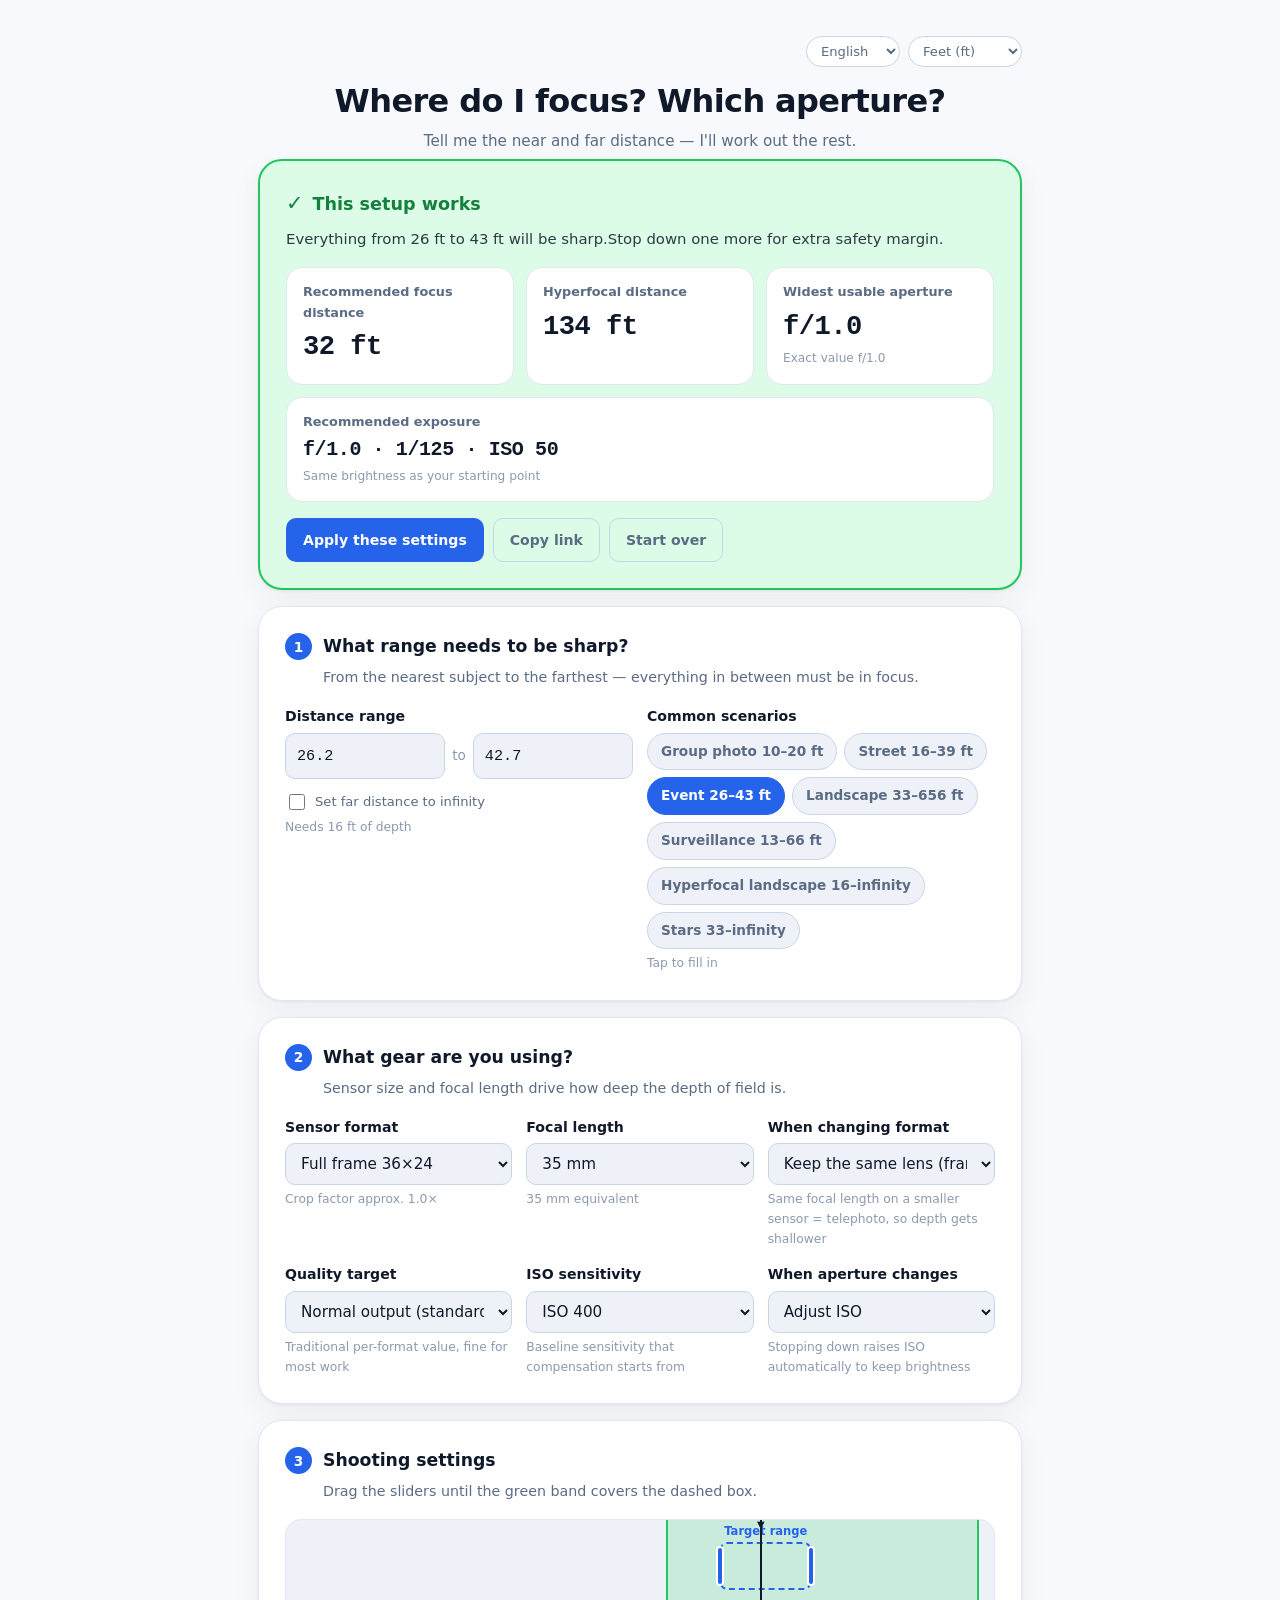
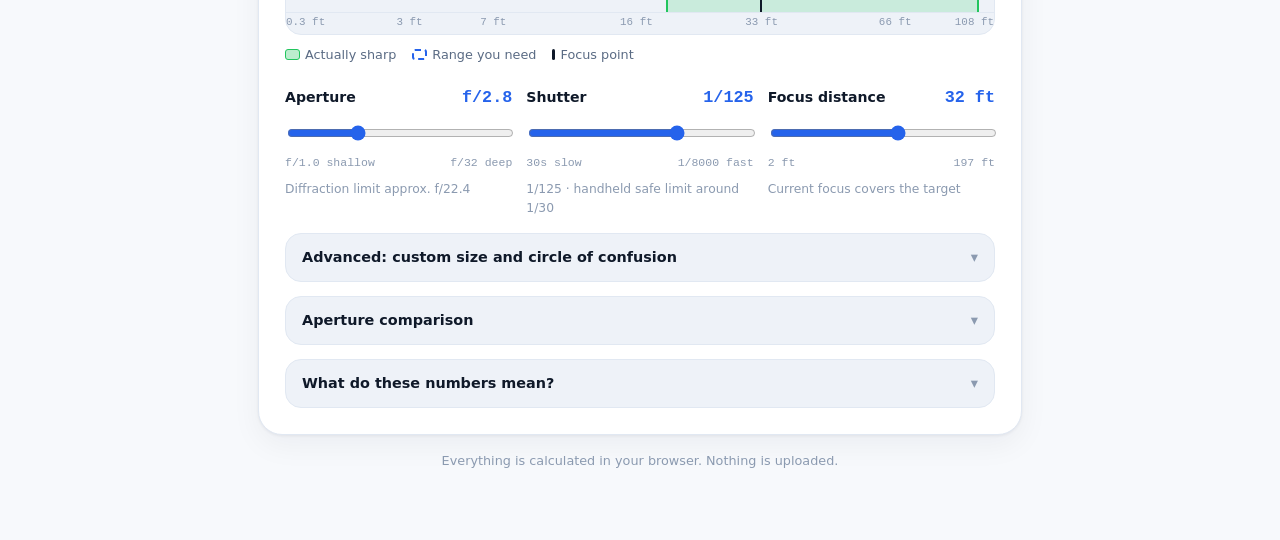
==== commit 54837fc0: "Add files via upload" ====
--- a/dof-calculator.html
+++ b/dof-calculator.html
@@ -62,8 +62,8 @@
 .verdict[data-ok=false] .verdict__flag{color:var(--no)}
 .verdict__icon{font-size:1.3rem}
 .verdict__msg{margin-top:7px;font-size:.93rem;opacity:.85}
-.answer{display:grid;grid-template-columns:1fr 1fr;gap:12px;margin-top:16px}
-@media (max-width:460px){.answer{grid-template-columns:1fr}}
+.answer{display:grid;grid-template-columns:repeat(3,minmax(0,1fr));gap:12px;margin-top:16px}
+@media (max-width:700px){.answer{grid-template-columns:1fr}}
 .answer__cell{background:var(--card);border-radius:var(--r2);padding:14px 16px;border:1px solid var(--line)}
 .answer__cell--wide{grid-column:1/-1}
 .answer__cell--wide .answer__v{font-size:1.25rem}
@@ -74,19 +74,31 @@
 .exp-warn{color:var(--warn);font-weight:650}
 
 .ruler{position:relative;height:116px;border-radius:var(--r2);background:var(--sunken);
-  border:1px solid var(--line);overflow:hidden;margin-top:4px}
+  border:1px solid var(--line);overflow:hidden;margin-top:4px;touch-action:none;user-select:none}
 .ruler__dof{position:absolute;top:0;bottom:22px;background:#22c55e2e;
   border-inline:2px solid var(--ok-line);transition:left .2s,width .2s}
 .ruler__target{position:absolute;top:22px;bottom:44px;border:2px dashed var(--brand);
-  border-radius:7px;transition:left .2s,width .2s}
+  border-radius:7px;transition:left .2s,width .2s;cursor:grab;z-index:3}
 .ruler__tlabel{position:absolute;top:2px;font-size:.72rem;font-weight:700;color:var(--brand);
   transform:translateX(-50%);white-space:nowrap;transition:left .2s}
-.ruler__focus{position:absolute;top:0;bottom:22px;width:2px;background:var(--fg);transition:left .2s}
+.ruler__focus{position:absolute;top:0;bottom:22px;width:2px;background:var(--fg);transition:left .2s;
+  cursor:ew-resize;z-index:5;touch-action:none}
+.ruler__focus::before{content:"";position:absolute;top:0;bottom:0;left:-10px;width:22px}
 .ruler__focus::after{content:"▼";position:absolute;top:-3px;left:50%;transform:translateX(-50%);
   font-size:.62rem;color:var(--fg)}
-.ruler__ticks{position:absolute;inset-inline:0;bottom:0;height:22px;display:flex;
-  justify-content:space-between;align-items:center;padding-inline:6px;
+.ruler__handle{position:absolute;top:22px;bottom:44px;width:18px;transform:translateX(-50%);
+  cursor:ew-resize;z-index:6;touch-action:none}
+.ruler__handle::before{content:"";position:absolute;left:7px;top:6px;bottom:6px;width:4px;
+  border-radius:3px;background:var(--brand);box-shadow:0 0 0 2px var(--card)}
+.ruler__handle[hidden]{display:none}
+.ruler[data-dragging=true] :is(.ruler__dof,.ruler__target,.ruler__tlabel,.ruler__focus){transition:none}
+.ruler[data-drag-mode=range] .ruler__target{cursor:grabbing}
+@media (hover:hover){.ruler__target:hover{background:var(--brand-soft)}}
+.ruler__ticks{position:absolute;inset-inline:0;bottom:0;height:22px;
   border-top:1px solid var(--line);font-family:var(--mono);font-size:.68rem;color:var(--faint)}
+.ruler__ticks span{position:absolute;top:50%;transform:translate(-50%,-50%);white-space:nowrap}
+.ruler__ticks span:first-child{transform:translate(0,-50%)}
+.ruler__ticks span:last-child{transform:translate(-100%,-50%)}
 .key{display:flex;flex-wrap:wrap;gap:6px 16px;margin-top:10px;font-size:.8rem;color:var(--muted)}
 .key i{display:inline-block;width:15px;height:11px;border-radius:3px;margin-inline-end:5px;vertical-align:-1px}
 
@@ -101,6 +113,8 @@
 input[aria-invalid=true]{border-color:var(--no)}
 .pair{display:grid;grid-template-columns:1fr auto 1fr;align-items:center;gap:7px}
 .pair span{color:var(--faint);font-size:.85rem}
+.infinity-toggle{display:flex;align-items:center;gap:7px;margin-top:7px;font-size:.82rem;color:var(--muted);cursor:pointer}
+.infinity-toggle input{width:1rem;height:1rem;accent-color:var(--brand)}
 
 .slide{display:flex;flex-direction:column;gap:7px}
 .slide__top{display:flex;justify-content:space-between;align-items:baseline}
@@ -169,6 +183,11 @@
       <span class="answer__note" id="aFocusNote"></span>
     </div>
     <div class="answer__cell">
+      <span class="answer__k" data-i18n="answer.hyperLabel"></span>
+      <span class="answer__v" id="aHyper">—</span>
+      <span class="answer__note" id="aHyperNote"></span>
+    </div>
+    <div class="answer__cell">
       <span class="answer__k" data-i18n="answer.stop"></span>
       <span class="answer__v" id="aStop">—</span>
       <span class="answer__note" id="aStopNote"></span>
@@ -197,6 +216,10 @@
         <span data-i18n="field.rangeTo"></span>
         <input id="far"  type="number" min="0.2" step="0.5" data-i18n-aria="a11y.far">
       </div>
+      <label class="infinity-toggle" for="farInfinity">
+        <input id="farInfinity" type="checkbox">
+        <span data-i18n="field.infinity"></span>
+      </label>
       <p class="f__hint" id="rangeHint"></p>
     </div>
     <div class="f">
@@ -250,9 +273,11 @@
 
   <div class="ruler" role="img" id="ruler" data-i18n-aria="a11y.ruler">
     <div class="ruler__dof" id="rDof"></div>
-    <div class="ruler__target" id="rTarget"></div>
+    <div class="ruler__target" id="rTarget" data-drag="range"></div>
+    <div class="ruler__handle" id="rNearHandle" data-drag="near" role="slider" tabindex="0"></div>
+    <div class="ruler__handle" id="rFarHandle" data-drag="far" role="slider" tabindex="0"></div>
     <div class="ruler__tlabel" id="rLabel"></div>
-    <div class="ruler__focus" id="rFocus"></div>
+    <div class="ruler__focus" id="rFocus" data-drag="focus" role="slider" tabindex="0"></div>
     <div class="ruler__ticks" id="rTicks"></div>
   </div>
   <div class="key">
@@ -352,7 +377,7 @@
  "meta.desc":"輸入要拍的距離範圍，馬上知道該用什麼光圈、對焦在哪裡。",
  "app.title":"該對焦在哪？該用什麼光圈？",
  "app.tagline":"告訴我你要拍多遠到多遠，其他交給我算。",
- "answer.focus":"對焦距離","answer.stop":"最小可用光圈","answer.exposure":"曝光組合",
+ "answer.focus":"建議對焦距離","answer.hyperLabel":"超焦距","answer.stop":"景深所需光圈","answer.exposure":"建議曝光組合",
  "answer.hyper":"超焦距 {v}","answer.theory":"理論值 {v}","answer.theoryDiff":"理論值 {v}，已進入繞射",
  "answer.impossible":"辦不到","answer.impossibleNote":"即使縮到最小光圈也不夠",
  "answer.expNote":"與原設定等量曝光","answer.expClipped":"已達上下限，曝光相差 {v} 級",
@@ -366,7 +391,7 @@
  "step1.title":"你要拍多遠到多遠？","step1.sub":"從最近的主體到最遠的主體，這段距離內都要清楚。",
  "step2.title":"你用什麼器材？","step2.sub":"相機片幅和鏡頭焦距會直接決定景深深淺。",
  "step3.title":"實際拍攝設定","step3.sub":"拉動看看綠色範圍有沒有蓋住虛線框，蓋住就成功。",
- "field.range":"距離範圍","field.rangeTo":"到","field.scenarios":"常見情境",
+ "field.range":"距離範圍","field.rangeTo":"到","field.infinity":"最遠距離設為無限遠","field.scenarios":"常見情境",
  "field.sensor":"相機片幅","field.focal":"鏡頭焦距","field.framing":"換片幅時","field.quality":"畫質要求",
  "field.iso":"ISO 感光度","field.compensate":"改光圈時",
  "field.aperture":"光圈","field.shutter":"快門","field.focusDist":"對焦距離",
@@ -395,7 +420,7 @@
  "th.aperture":"光圈","th.nearest":"最近清楚","th.farthest":"最遠清楚","th.dof":"景深","th.enough":"夠不夠",
  "note.diffraction":"△ 代表已進入繞射範圍，光圈再縮小整體銳利度反而會下降。",
  "foot.privacy":"全部在你的瀏覽器計算，不會上傳任何資料。",
- "a11y.near":"最近距離","a11y.far":"最遠距離","a11y.width":"寬","a11y.height":"高","a11y.ruler":"景深覆蓋示意圖",
+ "a11y.near":"最近距離","a11y.far":"最遠距離","a11y.focusHandle":"拖曳調整對焦距離","a11y.nearHandle":"拖曳調整最近距離","a11y.farHandle":"拖曳調整最遠距離","a11y.width":"寬","a11y.height":"高","a11y.ruler":"景深覆蓋示意圖",
  "unit.m":"m","unit.ft":"ft","unit.infinity":"無限遠","unit.optM":"公尺 (m)","unit.optFt":"英尺 (ft)",
  "sensor.mf":"中片幅 44×33","sensor.ff":"全片幅 36×24","sensor.apsh":"APS-H 28.7×19",
  "sensor.apsc":"APS-C 23.6×15.7","sensor.apscC":"APS-C Canon 22.3×14.9","sensor.m43":"M4/3 17.3×13",
@@ -408,9 +433,9 @@
  "framing.focal":"沿用同一顆鏡頭（視角會變）","framing.fov":"保持相同視角（自動換算焦距）",
  "comp.iso":"自動調 ISO","comp.shutter":"自動調快門","comp.off":"不補償（手動）",
  "scenario.group":"合照","scenario.street":"街拍","scenario.event":"活動",
- "scenario.landscape":"風景","scenario.cctv":"監控",
+ "scenario.landscape":"風景","scenario.cctv":"監控","scenario.hyperLandscape":"超焦距風景","scenario.stars":"星空",
  "gloss.focus":"對焦距離","gloss.focus.body":"相機對焦在哪個距離。不是對在最近或最遠，而是對在能前後平均分配清晰範圍的位置。",
- "gloss.stop":"最小可用光圈","gloss.stop.body":"f 值最小到這裡，再開大景深就不夠。數字越大光圈越小、景深越深。",
+ "gloss.stop":"景深所需光圈","gloss.stop.body":"這是能涵蓋目標範圍的最大開口。再開大一級，景深就不夠；f 值越大，光圈越小、景深越深。",
  "gloss.coc":"容許模糊圈","gloss.coc.body":"一個點在感光元件上可以糊到多大，人眼還是覺得它清楚。這是主觀標準，不是物理界線。",
  "gloss.hyper":"超焦距","gloss.hyper.body":"對焦在這個距離時，從它的一半到無限遠都會清楚。拍風景常用。",
  "gloss.diff":"繞射","gloss.diff.body":"光圈縮太小會因為繞射讓整張照片變鈍。表格中的 △ 就是提醒你已經越線。",
@@ -421,7 +446,7 @@
  "meta.desc":"输入要拍的距离范围，马上知道该用什么光圈、对焦在哪里。",
  "app.title":"该对焦在哪？该用什么光圈？",
  "app.tagline":"告诉我你要拍多远到多远，其他交给我算。",
- "answer.focus":"对焦距离","answer.stop":"最小可用光圈","answer.exposure":"曝光组合",
+ "answer.focus":"建议对焦距离","answer.hyperLabel":"超焦距","answer.stop":"景深所需光圈","answer.exposure":"建议曝光组合",
  "answer.hyper":"超焦距 {v}","answer.theory":"理论值 {v}","answer.theoryDiff":"理论值 {v}，已进入衍射",
  "answer.impossible":"办不到","answer.impossibleNote":"即使缩到最小光圈也不够",
  "answer.expNote":"与原设置等量曝光","answer.expClipped":"已达上下限，曝光相差 {v} 级",
@@ -435,7 +460,7 @@
  "step1.title":"你要拍多远到多远？","step1.sub":"从最近的主体到最远的主体，这段距离内都要清晰。",
  "step2.title":"你用什么器材？","step2.sub":"相机画幅和镜头焦距会直接决定景深深浅。",
  "step3.title":"实际拍摄设置","step3.sub":"拉动看看绿色范围有没有盖住虚线框，盖住就成功。",
- "field.range":"距离范围","field.rangeTo":"到","field.scenarios":"常见场景",
+ "field.range":"距离范围","field.rangeTo":"到","field.infinity":"最远距离设为无限远","field.scenarios":"常见场景",
  "field.sensor":"相机画幅","field.focal":"镜头焦距","field.framing":"换画幅时","field.quality":"画质要求",
  "field.iso":"ISO 感光度","field.compensate":"改光圈时",
  "field.aperture":"光圈","field.shutter":"快门","field.focusDist":"对焦距离",
@@ -464,7 +489,7 @@
  "th.aperture":"光圈","th.nearest":"最近清晰","th.farthest":"最远清晰","th.dof":"景深","th.enough":"够不够",
  "note.diffraction":"△ 代表已进入衍射范围，光圈再缩小整体锐度反而会下降。",
  "foot.privacy":"全部在你的浏览器计算，不会上传任何数据。",
- "a11y.near":"最近距离","a11y.far":"最远距离","a11y.width":"宽","a11y.height":"高","a11y.ruler":"景深覆盖示意图",
+ "a11y.near":"最近距离","a11y.far":"最远距离","a11y.focusHandle":"拖动调整对焦距离","a11y.nearHandle":"拖动调整最近距离","a11y.farHandle":"拖动调整最远距离","a11y.width":"宽","a11y.height":"高","a11y.ruler":"景深覆盖示意图",
  "unit.m":"m","unit.ft":"ft","unit.infinity":"无限远","unit.optM":"米 (m)","unit.optFt":"英尺 (ft)",
  "sensor.mf":"中画幅 44×33","sensor.ff":"全画幅 36×24","sensor.apsh":"APS-H 28.7×19",
  "sensor.apsc":"APS-C 23.6×15.7","sensor.apscC":"APS-C Canon 22.3×14.9","sensor.m43":"M4/3 17.3×13",
@@ -477,9 +502,9 @@
  "framing.focal":"沿用同一颗镜头（视角会变）","framing.fov":"保持相同视角（自动换算焦距）",
  "comp.iso":"自动调 ISO","comp.shutter":"自动调快门","comp.off":"不补偿（手动）",
  "scenario.group":"合影","scenario.street":"街拍","scenario.event":"活动",
- "scenario.landscape":"风景","scenario.cctv":"监控",
+ "scenario.landscape":"风景","scenario.cctv":"监控","scenario.hyperLandscape":"超焦距风景","scenario.stars":"星空",
  "gloss.focus":"对焦距离","gloss.focus.body":"相机对焦在哪个距离。不是对在最近或最远，而是对在能前后平均分配清晰范围的位置。",
- "gloss.stop":"最小可用光圈","gloss.stop.body":"f 值最小到这里，再开大景深就不够。数字越大光圈越小、景深越深。",
+ "gloss.stop":"景深所需光圈","gloss.stop.body":"这是能覆盖目标范围的最大开口。再开大一级，景深就不够；f 值越大，光圈越小、景深越深。",
  "gloss.coc":"弥散圆直径","gloss.coc.body":"一个点在传感器上可以糊到多大，人眼还是觉得它清晰。这是主观标准，不是物理界线。",
  "gloss.hyper":"超焦距","gloss.hyper.body":"对焦在这个距离时，从它的一半到无限远都会清晰。拍风景常用。",
  "gloss.diff":"衍射","gloss.diff.body":"光圈缩太小会因为衍射让整张照片变钝。表格中的 △ 就是提醒你已经越线。",
@@ -490,7 +515,7 @@
  "meta.desc":"Enter the distance range you need sharp and get the focus distance and aperture instantly.",
  "app.title":"Where do I focus? Which aperture?",
  "app.tagline":"Tell me the near and far distance — I'll work out the rest.",
- "answer.focus":"Focus distance","answer.stop":"Smallest usable aperture","answer.exposure":"Exposure triangle",
+ "answer.focus":"Recommended focus distance","answer.hyperLabel":"Hyperfocal distance","answer.stop":"Widest usable aperture","answer.exposure":"Recommended exposure",
  "answer.hyper":"Hyperfocal {v}","answer.theory":"Exact value {v}","answer.theoryDiff":"Exact value {v} · diffraction limited",
  "answer.impossible":"Not possible","answer.impossibleNote":"Even the smallest aperture is not enough",
  "answer.expNote":"Same brightness as your starting point","answer.expClipped":"Hit the limits — {v} stops off",
@@ -504,7 +529,7 @@
  "step1.title":"What range needs to be sharp?","step1.sub":"From the nearest subject to the farthest — everything in between must be in focus.",
  "step2.title":"What gear are you using?","step2.sub":"Sensor size and focal length drive how deep the depth of field is.",
  "step3.title":"Shooting settings","step3.sub":"Drag the sliders until the green band covers the dashed box.",
- "field.range":"Distance range","field.rangeTo":"to","field.scenarios":"Common scenarios",
+ "field.range":"Distance range","field.rangeTo":"to","field.infinity":"Set far distance to infinity","field.scenarios":"Common scenarios",
  "field.sensor":"Sensor format","field.focal":"Focal length","field.framing":"When changing format","field.quality":"Quality target",
  "field.iso":"ISO sensitivity","field.compensate":"When aperture changes",
  "field.aperture":"Aperture","field.shutter":"Shutter","field.focusDist":"Focus distance",
@@ -533,7 +558,7 @@
  "th.aperture":"Aperture","th.nearest":"Nearest sharp","th.farthest":"Farthest sharp","th.dof":"Depth","th.enough":"Covers?",
  "note.diffraction":"△ means you are past the diffraction limit — stopping down further reduces overall sharpness.",
  "foot.privacy":"Everything is calculated in your browser. Nothing is uploaded.",
- "a11y.near":"Near distance","a11y.far":"Far distance","a11y.width":"Width","a11y.height":"Height","a11y.ruler":"Depth of field coverage diagram",
+ "a11y.near":"Near distance","a11y.far":"Far distance","a11y.focusHandle":"Drag to adjust focus distance","a11y.nearHandle":"Drag to adjust near distance","a11y.farHandle":"Drag to adjust far distance","a11y.width":"Width","a11y.height":"Height","a11y.ruler":"Depth of field coverage diagram",
  "unit.m":"m","unit.ft":"ft","unit.infinity":"infinity","unit.optM":"Metres (m)","unit.optFt":"Feet (ft)",
  "sensor.mf":"Medium format 44×33","sensor.ff":"Full frame 36×24","sensor.apsh":"APS-H 28.7×19",
  "sensor.apsc":"APS-C 23.6×15.7","sensor.apscC":"APS-C Canon 22.3×14.9","sensor.m43":"Micro 4/3 17.3×13",
@@ -546,9 +571,9 @@
  "framing.focal":"Keep the same lens (framing changes)","framing.fov":"Keep the same framing (snap focal length)",
  "comp.iso":"Adjust ISO","comp.shutter":"Adjust shutter","comp.off":"No compensation (manual)",
  "scenario.group":"Group photo","scenario.street":"Street","scenario.event":"Event",
- "scenario.landscape":"Landscape","scenario.cctv":"Surveillance",
+ "scenario.landscape":"Landscape","scenario.cctv":"Surveillance","scenario.hyperLandscape":"Hyperfocal landscape","scenario.stars":"Stars",
  "gloss.focus":"Focus distance","gloss.focus.body":"Where the lens is focused. Not the nearest or farthest subject, but the point that balances sharpness front and back.",
- "gloss.stop":"Smallest usable aperture","gloss.stop.body":"Open wider than this and depth of field falls short. Larger f-numbers mean a smaller opening and deeper focus.",
+ "gloss.stop":"Widest usable aperture","gloss.stop.body":"This is the widest aperture that covers the target range. Open any wider and depth of field falls short. Larger f-numbers mean a smaller opening and deeper focus.",
  "gloss.coc":"Circle of confusion","gloss.coc.body":"How large a point may blur on the sensor while still looking sharp. It is a perceptual convention, not a physical boundary.",
  "gloss.hyper":"Hyperfocal distance","gloss.hyper.body":"Focus here and everything from half that distance to infinity is acceptably sharp. Common for landscapes.",
  "gloss.diff":"Diffraction","gloss.diff.body":"Stopping down too far softens the whole frame through diffraction. The △ marks where you cross that line.",
@@ -559,7 +584,7 @@
  "meta.desc":"ピントを合わせたい距離を入れるだけで、絞りとピント位置がすぐ分かります。",
  "app.title":"どこにピントを合わせる？絞りは？",
  "app.tagline":"手前と奥の距離を入れれば、あとは計算します。",
- "answer.focus":"ピント距離","answer.stop":"使える最小の絞り","answer.exposure":"露出の組み合わせ",
+ "answer.focus":"推奨ピント距離","answer.hyperLabel":"過焦点距離","answer.stop":"必要な絞り","answer.exposure":"推奨露出",
  "answer.hyper":"過焦点距離 {v}","answer.theory":"理論値 {v}","answer.theoryDiff":"理論値 {v}・回折の影響あり",
  "answer.impossible":"実現できません","answer.impossibleNote":"最小絞りでも足りません",
  "answer.expNote":"元の設定と同じ明るさ","answer.expClipped":"限界に達し、{v} 段ずれています",
@@ -573,7 +598,7 @@
  "step1.title":"どこからどこまで撮りますか？","step1.sub":"一番手前の被写体から一番奥まで、その範囲すべてをシャープにします。",
  "step2.title":"使用する機材は？","step2.sub":"センサーサイズと焦点距離が被写界深度を大きく左右します。",
  "step3.title":"撮影設定","step3.sub":"緑の帯が破線の枠を覆えば成功です。",
- "field.range":"距離の範囲","field.rangeTo":"〜","field.scenarios":"よくある場面",
+ "field.range":"距離の範囲","field.rangeTo":"〜","field.infinity":"奥を無限遠に設定","field.scenarios":"よくある場面",
  "field.sensor":"センサーサイズ","field.focal":"焦点距離","field.framing":"サイズ変更時","field.quality":"画質の基準",
  "field.iso":"ISO感度","field.compensate":"絞り変更時",
  "field.aperture":"絞り","field.shutter":"シャッター","field.focusDist":"ピント距離",
@@ -602,7 +627,7 @@
  "th.aperture":"絞り","th.nearest":"手前の限界","th.farthest":"奥の限界","th.dof":"深度","th.enough":"足りる？",
  "note.diffraction":"△ は回折限界を超えたことを示します。さらに絞ると全体の解像感が下がります。",
  "foot.privacy":"すべてブラウザ内で計算され、データは送信されません。",
- "a11y.near":"手前の距離","a11y.far":"奥の距離","a11y.width":"幅","a11y.height":"高さ","a11y.ruler":"被写界深度の範囲図",
+ "a11y.near":"手前の距離","a11y.far":"奥の距離","a11y.focusHandle":"ドラッグしてピント距離を調整","a11y.nearHandle":"ドラッグして手前を調整","a11y.farHandle":"ドラッグして奥を調整","a11y.width":"幅","a11y.height":"高さ","a11y.ruler":"被写界深度の範囲図",
  "unit.m":"m","unit.ft":"ft","unit.infinity":"無限遠","unit.optM":"メートル (m)","unit.optFt":"フィート (ft)",
  "sensor.mf":"中判 44×33","sensor.ff":"フルサイズ 36×24","sensor.apsh":"APS-H 28.7×19",
  "sensor.apsc":"APS-C 23.6×15.7","sensor.apscC":"APS-C Canon 22.3×14.9","sensor.m43":"マイクロフォーサーズ 17.3×13",
@@ -615,9 +640,9 @@
  "framing.focal":"同じレンズを使う（画角が変わる）","framing.fov":"同じ画角を保つ（焦点距離を自動調整）",
  "comp.iso":"ISOで補正","comp.shutter":"シャッターで補正","comp.off":"補正しない（マニュアル）",
  "scenario.group":"集合写真","scenario.street":"スナップ","scenario.event":"イベント",
- "scenario.landscape":"風景","scenario.cctv":"監視カメラ",
+ "scenario.landscape":"風景","scenario.cctv":"監視カメラ","scenario.hyperLandscape":"過焦点風景","scenario.stars":"星空",
  "gloss.focus":"ピント距離","gloss.focus.body":"レンズを合わせる距離。最も手前でも奥でもなく、前後のシャープさが均等になる位置です。",
- "gloss.stop":"使える最小の絞り","gloss.stop.body":"これより開けると深度が足りません。f値が大きいほど開口は小さく、深度は深くなります。",
+ "gloss.stop":"必要な絞り","gloss.stop.body":"目標範囲をカバーできる最も開いた絞りです。これより開けると深度が足りません。f値が大きいほど開口は小さく、深度は深くなります。",
  "gloss.coc":"許容錯乱円","gloss.coc.body":"点がセンサー上でどこまでボケても鮮明に見えるかという基準。物理的な境界ではなく知覚上の慣例です。",
  "gloss.hyper":"過焦点距離","gloss.hyper.body":"ここにピントを合わせると、その半分の距離から無限遠までが実用上シャープになります。風景撮影で多用されます。",
  "gloss.diff":"回折","gloss.diff.body":"絞りすぎると回折で画面全体が甘くなります。表の △ がその境界を示します。",
@@ -684,7 +709,7 @@
  {id:"i30",w:4.8,h:3.6,coc:.0040}
 ];
 const FOCALS=[4,6,8,12,14,16,20,24,28,35,50,85,105,135,200,300];
-const STOPS=[1.0,1.2,1.4,1.8,2.0,2.8,4,5.6,8,11,16,22,32];
+const STOPS=[1.0,1.4,2.0,2.8,4,5.6,8,11,16,22,32];
 const ISOS=[50,100,200,400,800,1600,3200,6400,12800,25600,51200];
 const SHUTTERS=[30,15,8,4,2,1,1/2,1/4,1/8,1/15,1/30,1/60,1/125,1/250,
                 1/500,1/1000,1/2000,1/4000,1/8000];
@@ -696,13 +721,15 @@
 const COMPS=["iso","shutter","off"];
 const SCENARIOS=[
  {id:"group",near:3,far:6},{id:"street",near:5,far:12},{id:"event",near:8,far:13},
- {id:"landscape",near:10,far:200},{id:"cctv",near:4,far:20}
+ {id:"landscape",near:10,far:200},{id:"cctv",near:4,far:20},
+ {id:"hyperLandscape",near:5,far:200,infinity:true},
+ {id:"stars",near:10,far:200,infinity:true}
 ];
 const GLOSSARY=["focus","stop","coc","hyper","diff","exposure"];
 const LAMBDA=.00055, FF_DIAG=Math.hypot(36,24), FT=3.280839895;
 
 const DEF=Object.freeze({sensor:"ff",sw:36,sh:24,mp:24,focal:35,focalIdeal:null,
- quality:"normal",framing:"focal",stop:2.8,focus:9.9,near:8,far:13,unit:"m",
+ quality:"normal",framing:"focal",stop:2.8,focus:9.9,near:8,far:13,farInfinity:false,unit:"m",
  iso:400,shutter:1/125,compensate:"iso",drift:0});
 
 /* ═════════════════════════════════════════════════
@@ -769,6 +796,34 @@
  snap:v=>STOPS.find(n=>n>=v)??STOPS.at(-1)
 };
 
+/* Logarithmic ruler mapping gives near distances usable space across large ranges. */
+const DistanceScale={
+ minM:.1,
+ pos(m,maxM){
+  const lo=Math.log1p(this.minM),hi=Math.log1p(Math.max(this.minM,maxM));
+  return hi===lo?0:(Math.log1p(Math.max(this.minM,m))-lo)/(hi-lo);
+ },
+ value(ratio,maxM){
+  const lo=Math.log1p(this.minM),hi=Math.log1p(Math.max(this.minM,maxM));
+  return Math.expm1(lo+Math.max(0,Math.min(1,ratio))*(hi-lo));
+ },
+ ticks(maxM,infinite){
+  const candidates=[.1,.2,.5,1,2,5,10,20,50,100,200,500,1000,2000,5000,10000];
+  const out=[],minGap=.095;
+  for(const value of candidates){
+   if(value>maxM*1.001)break;
+   const pos=this.pos(value,maxM);
+   if(!out.length||pos-out.at(-1).pos>=minGap)out.push({value,pos});
+  }
+  if(!out.length||1-out.at(-1).pos>=minGap)out.push({value:maxM,pos:1});
+  if(infinite){
+   if(out.length&&1-out.at(-1).pos<minGap)out.pop();
+   out.push({value:Infinity,pos:1});
+  }
+  return out;
+ }
+};
+
 /* ═════════════════════════════════════════════════
    5. State
    ═════════════════════════════════════════════════ */
@@ -791,25 +846,37 @@
    7. Derive — state → view model
    ═════════════════════════════════════════════════ */
 function derive(d){
- const s=d.focus*1e3, tn=d.near*1e3, tf=d.far*1e3;
+ const s=d.focus*1e3, tn=d.near*1e3, tf=d.farInfinity?Infinity:d.far*1e3;
  const pitch=O.pitch(d.sw,d.sh,d.mp);
  const base=(SENSORS.find(x=>x.id===d.sensor)??SENSORS[1]).coc;
  const q=QUALITY.find(x=>x.id===d.quality)??QUALITY[1];
  const coc=q.mult===null?pitch*2:base*q.mult;
  const lim=O.limits(d.focal,d.stop,coc,s);
- const reqN=O.reqStop(d.focal,coc,tn,tf);
+ // For an infinity target, choose the focus that places the near DoF limit at tn.
+ // Under this file's distance convention, s=2*tn and H=2*tn-f.
+ const optF=d.farInfinity?2*tn:O.optFocus(d.focal,tn,tf);
+ const reqN=d.farInfinity
+  ?d.focal*d.focal/(coc*(2*tn-2*d.focal))
+  :O.reqStop(d.focal,coc,tn,tf);
+ const feasible=Number.isFinite(reqN)&&reqN>0&&reqN<=STOPS.at(-1);
+ const recStop=feasible?F.snap(reqN):STOPS.at(-1);
+ const recExp=Exp.compensate(
+  d.drift+Exp.stops(d.stop,recStop),d.iso,d.shutter,d.compensate
+ );
  const hh=Exp.handheld(d.focal,O.crop(d.sw,d.sh));
  return{pitch,coc,lim,s,tn,tf,reqN,
-  optF:O.optFocus(d.focal,tn,tf),
-  snap:F.snap(reqN),
+  optF,
+  snap:recStop,
+  recommendedH:feasible?O.hyper(d.focal,recStop,coc):Infinity,
+  recExp,
   diffN:O.diffract(coc),
   equiv:d.focal*O.crop(d.sw,d.sh),
   handheld:hh,
   tooSlow:d.shutter>hh*1.05,
-  covered:O.covers(lim,tn,tf),
+  covered:lim.near<=tn&&(d.farInfinity?!Number.isFinite(lim.far):lim.far>=tf),
   diffracted:d.stop>O.diffract(coc),
-  valid:tf>tn,
-  feasible:Number.isFinite(reqN)&&reqN>0&&reqN<=STOPS.at(-1)};
+  valid:d.farInfinity?tn>d.focal:tf>tn,
+  feasible};
 }
 
 /* ═════════════════════════════════════════════════
@@ -827,6 +894,9 @@
   opts($("iso"),ISOS.map(v=>({value:v,label:`ISO ${v}`})),d.iso);
   opts($("compensate"),COMPS.map(c=>({value:c,label:t(`comp.${c}`)})),d.compensate);
   $("rLabel").textContent=t("ruler.target");
+  $("rFocus").setAttribute("aria-label",t("a11y.focusHandle"));
+  $("rNearHandle").setAttribute("aria-label",t("a11y.nearHandle"));
+  $("rFarHandle").setAttribute("aria-label",t("a11y.farHandle"));
   $("apRange").max=STOPS.length-1;
   $("shRange").max=SHUTTERS.length-1;
   V.scenarios(d);
@@ -838,10 +908,10 @@
    const b=document.createElement("button");
    b.className="chip";b.type="button";
    const lo=U.n(sc.near*U.factor(),0);
-   const hi=sc.far>=200?"∞":U.n(sc.far*U.factor(),0);
-   b.textContent=`${t(`scenario.${sc.id}`)} ${lo}–${hi} ${U.suffix()}`;
-   b.dataset.near=sc.near;b.dataset.far=sc.far;
-   b.onclick=()=>S.set({near:sc.near,far:sc.far});
+   const hi=sc.infinity?t("unit.infinity"):U.n(sc.far*U.factor(),0);
+   b.textContent=`${t(`scenario.${sc.id}`)} ${lo}–${hi}${sc.infinity?"":" "+U.suffix()}`;
+   b.dataset.near=sc.near;b.dataset.far=sc.far;b.dataset.infinity=String(!!sc.infinity);
+   b.onclick=()=>S.set({near:sc.near,far:sc.far,farInfinity:!!sc.infinity});
    return b;}));
  },
 
@@ -856,6 +926,8 @@
   const stepDist=d.unit==="ft"?1:0.5;
   $("near").value=U.out(d.near); $("near").step=stepDist;
   $("far").value=U.out(d.far);   $("far").step=stepDist;
+  $("far").disabled=d.farInfinity;
+  $("farInfinity").checked=d.farInfinity;
   $("sensor").value=d.sensor;
   $("focal").value=FOCALS.includes(d.focal)?d.focal:"";
   $("quality").value=d.quality; $("framing").value=d.framing;
@@ -868,16 +940,24 @@
   $("shRange").value=Math.max(0,SHUTTERS.indexOf(Exp.snap(SHUTTERS,d.shutter)));
   $("shVal").textContent=Exp.label(d.shutter);
 
-  const topM=Math.max(60,Math.ceil(d.far*1.5));
-  const r=$("fdRange");
-  r.min=U.out(0.5); r.max=U.out(topM); r.step=d.unit==="ft"?0.5:0.1;
-  r.value=Math.min(U.out(d.focus),U.out(topM));
-  $("fdMin").textContent=U.disp(500,U.dec());
+  const topM=Math.max(60,Math.ceil(
+   d.farInfinity?Math.max(d.near*4,d.focus*1.5):Math.max(d.far*1.5,d.focus*1.3)
+  ));
+  const r=$("fdRange"), focusMin=.5;
+  r.min=0; r.max=1000; r.step=1;
+  r.value=Math.round(DistanceScale.pos(Math.max(focusMin,d.focus),topM)*1000);
+  r.setAttribute("aria-valuemin",focusMin);
+  r.setAttribute("aria-valuemax",topM);
+  r.setAttribute("aria-valuenow",d.focus.toFixed(2));
+  r.setAttribute("aria-valuetext",U.disp(d.focus*1000));
+  V.focusScale={minM:focusMin,maxM:topM};
+  $("fdMin").textContent=U.disp(focusMin*1000,U.dec());
   $("fdMax").textContent=U.disp(topM*1000,0);
   $("fdVal").textContent=U.disp(d.focus*1000);
 
   [...$("scenarios").children].forEach(b=>
-   b.setAttribute("aria-pressed",String(+b.dataset.near===d.near&&+b.dataset.far===d.far)));
+   b.setAttribute("aria-pressed",String(+b.dataset.near===d.near&&+b.dataset.far===d.far&&
+    (b.dataset.infinity==="true")===d.farInfinity)));
  },
 
  verdict(d,v){
@@ -886,22 +966,24 @@
    box.dataset.ok="false"; $("vIcon").textContent="!";
    $("vFlag").textContent=t("verdict.badFlag");
    $("vMsg").textContent=t("verdict.badMsg");
-   $("aFocus").textContent="—"; $("aStop").textContent="—"; $("aExp").textContent="—";
-   $("aFocusNote").textContent=""; $("aStopNote").textContent=""; $("aExpNote").textContent="";
+   $("aFocus").textContent="—"; $("aHyper").textContent="—"; $("aStop").textContent="—"; $("aExp").textContent="—";
+   $("aFocusNote").textContent=""; $("aHyperNote").textContent=""; $("aStopNote").textContent=""; $("aExpNote").textContent="";
    $("btnApply").disabled=true; return;
   }
   $("btnApply").disabled=false;
   $("aFocus").textContent=U.disp(v.optF);
-  $("aFocusNote").textContent=t("answer.hyper",{v:U.disp(v.lim.H)});
+  $("aFocusNote").textContent="";
+  $("aHyper").textContent=v.feasible?U.disp(v.recommendedH):"—";
+  $("aHyperNote").textContent="";
   $("aStop").textContent=v.feasible?`f/${U.n(v.snap,1)}`:t("answer.impossible");
   $("aStopNote").textContent=v.feasible
    ? t(v.snap>v.diffN?"answer.theoryDiff":"answer.theory",{v:F.stop(v.reqN)})
    : t("answer.impossibleNote");
 
-  $("aExp").textContent=`f/${U.n(d.stop,1)} · ${Exp.label(d.shutter)} · ISO ${d.iso}`;
-  const drift=Math.abs(d.drift)>0.05;
+  $("aExp").textContent=`f/${U.n(v.snap,1)} · ${Exp.label(v.recExp.shutter)} · ISO ${v.recExp.iso}`;
+  const drift=Math.abs(v.recExp.drift)>0.05;
   $("aExpNote").textContent=drift
-   ? t("answer.expClipped",{v:U.n(Math.abs(d.drift),1)}) : t("answer.expNote");
+   ? t("answer.expClipped",{v:U.n(Math.abs(v.recExp.drift),1)}) : t("answer.expNote");
   $("aExpNote").className="answer__note"+(drift?" exp-warn":"");
 
   box.dataset.ok=String(v.covered);
@@ -913,16 +995,29 @@
  },
 
  ruler(v){
-  const cap=Math.max(v.tf*1.35,Number.isFinite(v.lim.far)?v.lim.far*1.08:v.tf*1.9,v.s*1.3);
-  const p=x=>Math.max(0,Math.min(100,x/cap*100));
+  const targetFar=Number.isFinite(v.tf)?v.tf:Math.max(v.tn*4,v.s*1.8);
+  const cap=Math.max(500,targetFar*1.35,Number.isFinite(v.lim.far)?v.lim.far*1.08:targetFar*1.9,v.s*1.3);
+  const capM=cap/1000;
+  const p=x=>Math.max(0,Math.min(100,DistanceScale.pos(x/1000,capM)*100));
   const end=p(Number.isFinite(v.lim.far)?v.lim.far:cap);
   Object.assign($("rDof").style,{left:p(v.lim.near)+"%",width:(end-p(v.lim.near))+"%"});
-  Object.assign($("rTarget").style,{left:p(v.tn)+"%",width:(p(v.tf)-p(v.tn))+"%"});
-  $("rLabel").style.left=((p(v.tn)+p(v.tf))/2)+"%";
+  const nearP=p(v.tn), targetEnd=Number.isFinite(v.tf)?p(v.tf):100;
+  Object.assign($("rTarget").style,{left:nearP+"%",width:(targetEnd-nearP)+"%"});
+  $("rNearHandle").style.left=nearP+"%";
+  $("rFarHandle").style.left=targetEnd+"%";
+  $("rFarHandle").hidden=!Number.isFinite(v.tf);
+  $("rLabel").style.left=((nearP+targetEnd)/2)+"%";
   $("rFocus").style.left=p(v.s)+"%";
-  $("rTicks").replaceChildren(...[0,.25,.5,.75,1].map(r=>{
-   const n=document.createElement("span");
-   n.textContent=U.raw(cap*r,0)+U.suffix();return n;}));
+  const ariaMax=Math.max(.1,capM);
+  for(const [id,val] of [["rFocus",v.s/1000],["rNearHandle",v.tn/1000],["rFarHandle",Number.isFinite(v.tf)?v.tf/1000:ariaMax]]){
+   const el=$(id);el.setAttribute("aria-valuemin","0.1");el.setAttribute("aria-valuemax",ariaMax.toFixed(1));
+   el.setAttribute("aria-valuenow",val.toFixed(2));
+  }
+  V.rulerScale={capMm:cap,capM};
+  $("rTicks").replaceChildren(...DistanceScale.ticks(capM,!Number.isFinite(v.tf)).map(tick=>{
+   const n=document.createElement("span");n.style.left=(tick.pos*100)+"%";
+   n.textContent=Number.isFinite(tick.value)?U.disp(tick.value*1000,tick.value<1?1:0):t("unit.infinity");
+   return n;}));
  },
 
  hints(d,v){
@@ -981,6 +1076,18 @@
    9. Persistence — URL hash (share) + localStorage (recall)
    ═════════════════════════════════════════════════ */
 /** Coerce an untrusted record against DEF's shape. */
+const ENUMS={
+ sensor:new Set(SENSORS.map(x=>x.id)),
+ quality:new Set(QUALITY.map(x=>x.id)),
+ framing:new Set(FRAMINGS),
+ compensate:new Set(COMPS),
+ unit:new Set(["m","ft"])
+};
+const LIMITS={
+ sw:[1,100],sh:[1,100],mp:[1,1000],focal:[1,2000],
+ focus:[.01,1e6],near:[.01,1e6],far:[.01,1e6],
+ stop:[.5,128],iso:[1,1e7],shutter:[1/100000,3600],drift:[-100,100]
+};
 function sanitise(src){
  const o={};
  for(const[k,dv]of Object.entries(DEF)){
@@ -988,9 +1095,13 @@
   if(val===undefined||val===null)continue;
   if(typeof dv==="number"){
    const n=typeof val==="number"?val:parseFloat(val);
-   if(Number.isFinite(n)&&n>0)o[k]=n;
+   const [lo,hi]=LIMITS[k]??[-Number.MAX_VALUE,Number.MAX_VALUE];
+   if(Number.isFinite(n)&&n>=lo&&n<=hi)o[k]=n;
   }else if(typeof dv==="string"){
-   if(typeof val==="string"&&val)o[k]=val;
+   if(typeof val==="string"&&val&&(!ENUMS[k]||ENUMS[k].has(val)))o[k]=val;
+  }else if(typeof dv==="boolean"){
+   if(val===true||val==="true")o[k]=true;
+   else if(val===false||val==="false")o[k]=false;
   }
  }
  return Object.keys(o).length?o:null;
@@ -1030,6 +1141,7 @@
   const v=parseFloat(e.target.value);
   if(Number.isFinite(v))S.set({[id]:U.in(v)});
  });
+$("farInfinity").addEventListener("change",e=>S.set({farInfinity:e.target.checked}));
 
 for(const[id,min]of Object.entries({sw:1,sh:1,mp:1,focalNum:1}))
  $(id).addEventListener("input",e=>{
@@ -1056,20 +1168,89 @@
 /** Aperture is the only control that rebalances the exposure triangle. */
 $("apRange").oninput=e=>{
  const next=STOPS[+e.target.value], d=S.d;
- const r=Exp.compensate(Exp.stops(d.stop,next),d.iso,d.shutter,d.compensate);
+ const r=Exp.compensate(d.drift+Exp.stops(d.stop,next),d.iso,d.shutter,d.compensate);
  S.set({stop:next,iso:r.iso,shutter:r.shutter,drift:r.drift});
 };
 $("iso").onchange        = e=>S.set({iso:+e.target.value,drift:0});
 $("shRange").oninput     = e=>S.set({shutter:SHUTTERS[+e.target.value],drift:0});
-$("compensate").onchange = e=>S.set({compensate:e.target.value,drift:0});
-$("fdRange").oninput     = e=>S.set({focus:U.in(+e.target.value)});
+$("compensate").onchange = e=>S.set({compensate:e.target.value});
+$("fdRange").oninput=e=>{
+ const scale=V.focusScale??{minM:.5,maxM:60};
+ const ratio=+e.target.value/1000;
+ S.set({focus:Math.max(scale.minM,DistanceScale.value(ratio,scale.maxM))});
+};
+
+/* Direct manipulation for the DoF ruler: focus, near edge, far edge, or whole range. */
+const RulerDrag={
+ active:null,
+ minGap:0.1,
+ valueFromEvent(e){
+  const rect=$("ruler").getBoundingClientRect();
+  const ratio=Math.max(0,Math.min(1,(e.clientX-rect.left)/rect.width));
+  return DistanceScale.value(ratio,V.rulerScale?.capM??1);
+ },
+ snap(v){
+  const step=S.d.unit==="ft"?U.in(.1):.1;
+  return Math.max(.1,Math.round(v/step)*step);
+ },
+ start(e){
+  const mode=e.target.closest("[data-drag]")?.dataset.drag;
+  if(!mode||!V.rulerScale)return;
+  e.preventDefault();
+  const d=S.d;
+  RulerDrag.active={mode,pointerId:e.pointerId,startX:RulerDrag.valueFromEvent(e),
+   near:d.near,far:d.far,focus:d.focus,farInfinity:d.farInfinity};
+  $("ruler").dataset.dragging="true";$("ruler").dataset.dragMode=mode;
+  $("ruler").setPointerCapture(e.pointerId);
+ },
+ move(e){
+  const a=RulerDrag.active;if(!a||a.pointerId!==e.pointerId)return;
+  e.preventDefault();
+  const x=RulerDrag.snap(RulerDrag.valueFromEvent(e)),gap=RulerDrag.minGap;
+  if(a.mode==="focus")S.set({focus:x});
+  else if(a.mode==="near"){
+   const max=a.farInfinity?Math.max(gap,a.focus*4):Math.max(gap,S.d.far-gap);
+   S.set({near:Math.min(x,max)});
+  }else if(a.mode==="far"){
+   S.set({far:Math.max(x,S.d.near+gap),farInfinity:false});
+  }else if(a.mode==="range"){
+   const delta=x-a.startX;
+   if(a.farInfinity){
+    S.set({near:Math.max(.1,a.near+delta),focus:Math.max(.1,a.focus+delta)});
+   }else{
+    const width=a.far-a.near;
+    const near=Math.max(.1,a.near+delta);
+    S.set({near,far:near+width});
+   }
+  }
+ },
+ end(e){
+  if(!RulerDrag.active||RulerDrag.active.pointerId!==e.pointerId)return;
+  RulerDrag.active=null;delete $("ruler").dataset.dragging;delete $("ruler").dataset.dragMode;
+  if($("ruler").hasPointerCapture(e.pointerId))$("ruler").releasePointerCapture(e.pointerId);
+ },
+ key(e){
+  const mode=e.target.dataset.drag;if(!mode||![/ArrowLeft/,/ArrowRight/].some(r=>r.test(e.key)))return;
+  e.preventDefault();
+  const dir=e.key==="ArrowRight"?1:-1;
+  const step=(e.shiftKey?1:.1)*dir,d=S.d,gap=RulerDrag.minGap;
+  if(mode==="focus")S.set({focus:Math.max(.1,d.focus+step)});
+  else if(mode==="near")S.set({near:Math.max(.1,Math.min(d.near+step,d.farInfinity?d.near+step:d.far-gap))});
+  else if(mode==="far")S.set({far:Math.max(d.near+gap,d.far+step),farInfinity:false});
+ }
+};
+$("ruler").addEventListener("pointerdown",RulerDrag.start);
+$("ruler").addEventListener("pointermove",RulerDrag.move);
+$("ruler").addEventListener("pointerup",RulerDrag.end);
+$("ruler").addEventListener("pointercancel",RulerDrag.end);
+$("ruler").addEventListener("keydown",RulerDrag.key);
 
 $("unit").onchange=e=>{S.set({unit:e.target.value});V.localise(S.d);V.render(S.d)};
 $("lang").onchange=e=>{I18n.set(e.target.value);V.localise(S.d);V.render(S.d)};
 
 $("btnApply").onclick=()=>{
  const d=S.d, next=V.last.feasible?V.last.snap:STOPS.at(-1);
- const r=Exp.compensate(Exp.stops(d.stop,next),d.iso,d.shutter,d.compensate);
+ const r=Exp.compensate(d.drift+Exp.stops(d.stop,next),d.iso,d.shutter,d.compensate);
  S.set({focus:+(V.last.optF/1000).toFixed(2),stop:next,
         iso:r.iso,shutter:r.shutter,drift:r.drift});
 };
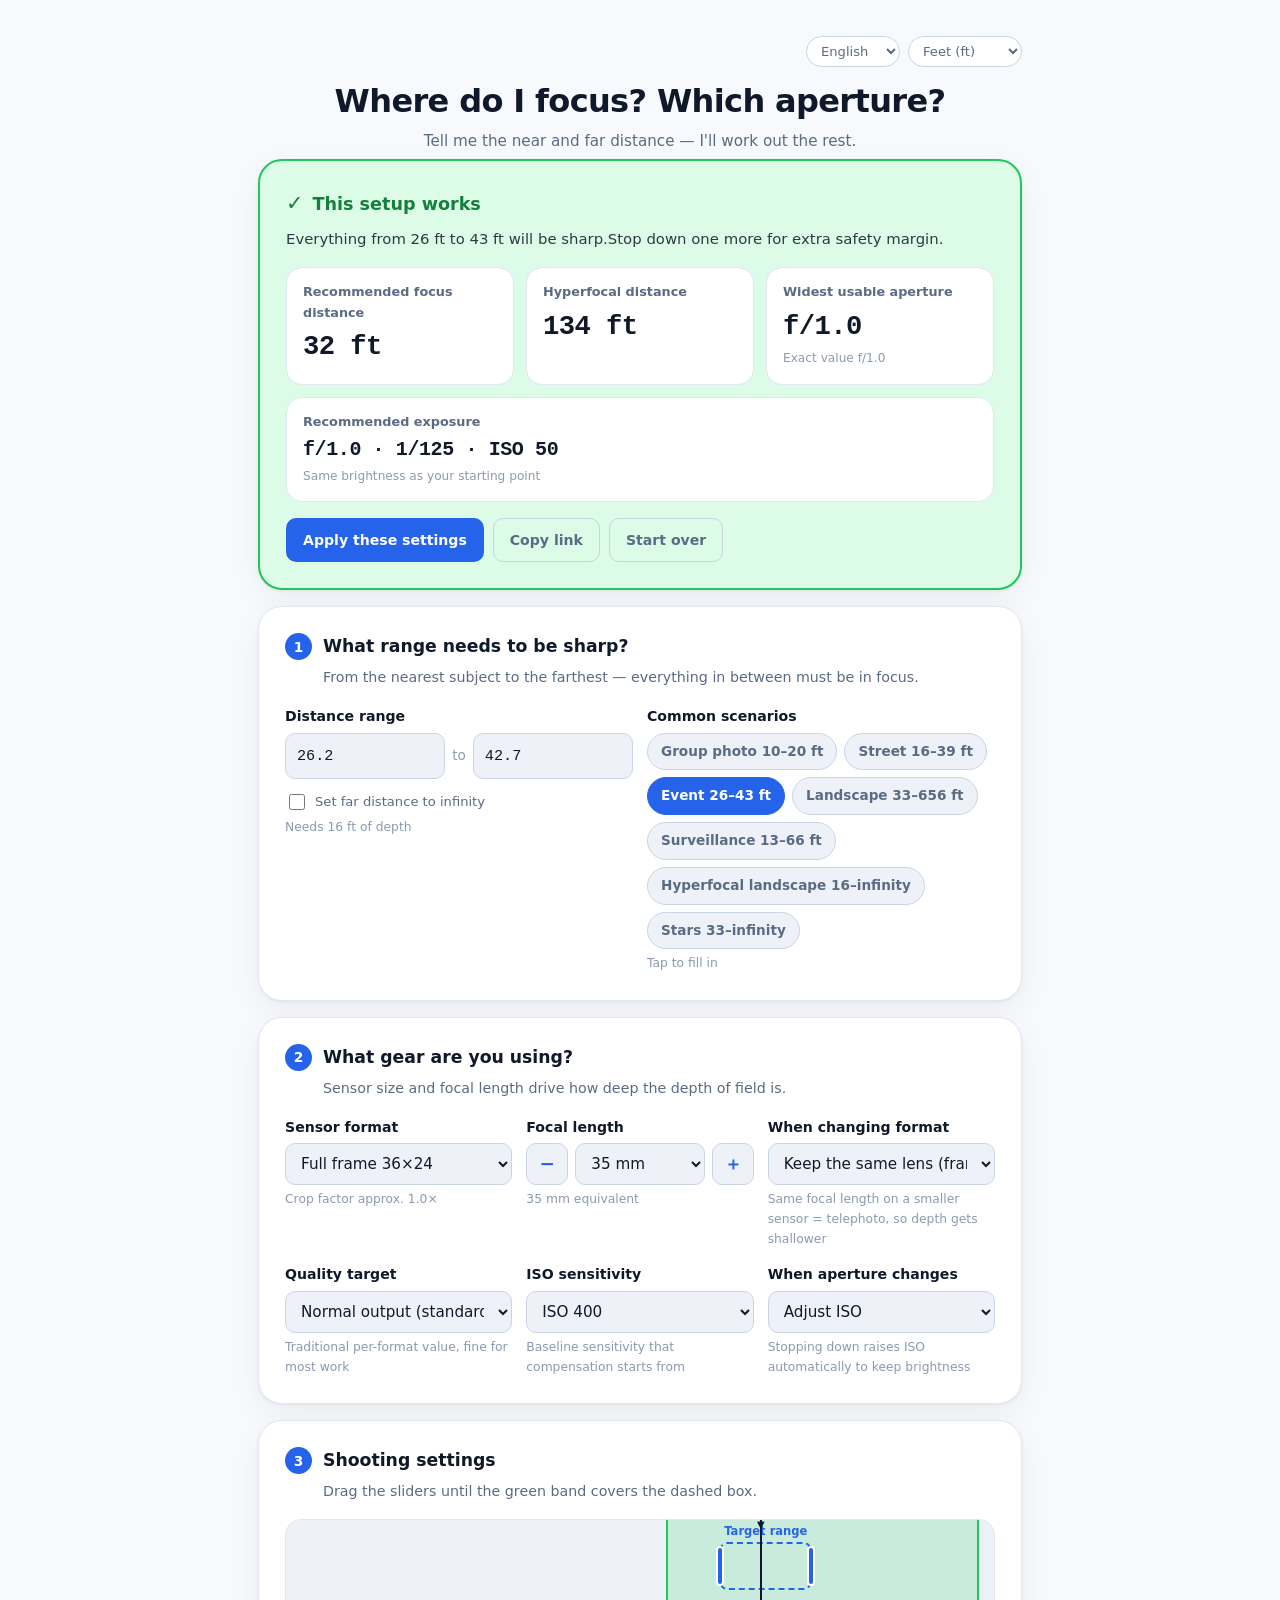
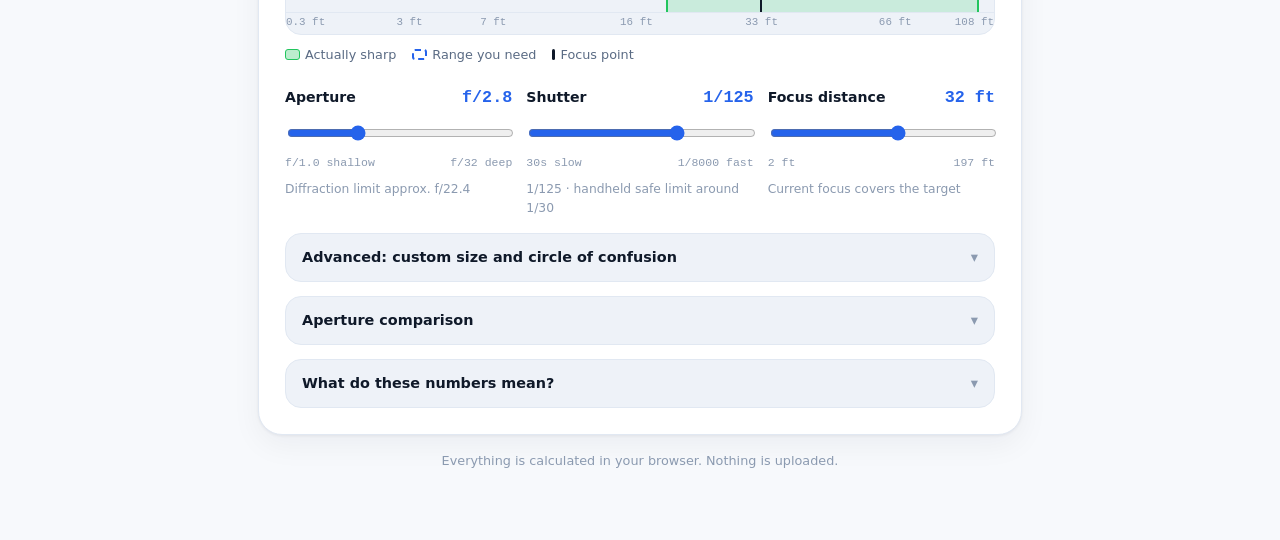
==== commit ce7b3a50: "Add files via upload" ====
--- a/dof-calculator.html
+++ b/dof-calculator.html
@@ -107,6 +107,11 @@
 .f__label{font-size:.88rem;font-weight:700}
 .f__hint{font-size:.77rem;color:var(--faint);min-height:1.1em}
 .f__hint--warn{color:var(--warn);font-weight:650}
+.focal-control{display:grid;grid-template-columns:42px minmax(0,1fr) 42px;gap:7px;align-items:stretch}
+.focal-step{font:inherit;font-size:1.15rem;font-weight:800;line-height:1;cursor:pointer;
+  color:var(--brand);background:var(--sunken);border:1px solid var(--line2);border-radius:var(--r1)}
+.focal-step:hover{border-color:var(--brand);background:var(--brand-soft)}
+.focal-step:active{transform:translateY(1px)}
 select,input[type=number]{width:100%;min-width:0;padding:10px 11px;font:inherit;font-size:.95rem;
   color:var(--fg);background:var(--sunken);border:1px solid var(--line2);border-radius:var(--r1)}
 input[type=number]{font-family:var(--mono);font-variant-numeric:tabular-nums}
@@ -241,7 +246,11 @@
     </div>
     <div class="f">
       <label class="f__label" for="focal" data-i18n="field.focal"></label>
-      <select id="focal"></select>
+      <div class="focal-control">
+        <button class="focal-step" id="focalMinus" type="button">−</button>
+        <select id="focal"></select>
+        <button class="focal-step" id="focalPlus" type="button">＋</button>
+      </div>
       <p class="f__hint" id="focalHint"></p>
     </div>
     <div class="f">
@@ -420,7 +429,7 @@
  "th.aperture":"光圈","th.nearest":"最近清楚","th.farthest":"最遠清楚","th.dof":"景深","th.enough":"夠不夠",
  "note.diffraction":"△ 代表已進入繞射範圍，光圈再縮小整體銳利度反而會下降。",
  "foot.privacy":"全部在你的瀏覽器計算，不會上傳任何資料。",
- "a11y.near":"最近距離","a11y.far":"最遠距離","a11y.focusHandle":"拖曳調整對焦距離","a11y.nearHandle":"拖曳調整最近距離","a11y.farHandle":"拖曳調整最遠距離","a11y.width":"寬","a11y.height":"高","a11y.ruler":"景深覆蓋示意圖",
+ "a11y.near":"最近距離","a11y.far":"最遠距離","a11y.focusHandle":"拖曳調整對焦距離","a11y.focalMinus":"焦距減少 1 mm","a11y.focalPlus":"焦距增加 1 mm","a11y.nearHandle":"拖曳調整最近距離","a11y.farHandle":"拖曳調整最遠距離","a11y.width":"寬","a11y.height":"高","a11y.ruler":"景深覆蓋示意圖",
  "unit.m":"m","unit.ft":"ft","unit.infinity":"無限遠","unit.optM":"公尺 (m)","unit.optFt":"英尺 (ft)",
  "sensor.mf":"中片幅 44×33","sensor.ff":"全片幅 36×24","sensor.apsh":"APS-H 28.7×19",
  "sensor.apsc":"APS-C 23.6×15.7","sensor.apscC":"APS-C Canon 22.3×14.9","sensor.m43":"M4/3 17.3×13",
@@ -489,7 +498,7 @@
  "th.aperture":"光圈","th.nearest":"最近清晰","th.farthest":"最远清晰","th.dof":"景深","th.enough":"够不够",
  "note.diffraction":"△ 代表已进入衍射范围，光圈再缩小整体锐度反而会下降。",
  "foot.privacy":"全部在你的浏览器计算，不会上传任何数据。",
- "a11y.near":"最近距离","a11y.far":"最远距离","a11y.focusHandle":"拖动调整对焦距离","a11y.nearHandle":"拖动调整最近距离","a11y.farHandle":"拖动调整最远距离","a11y.width":"宽","a11y.height":"高","a11y.ruler":"景深覆盖示意图",
+ "a11y.near":"最近距离","a11y.far":"最远距离","a11y.focusHandle":"拖动调整对焦距离","a11y.focalMinus":"焦距减少 1 mm","a11y.focalPlus":"焦距增加 1 mm","a11y.nearHandle":"拖动调整最近距离","a11y.farHandle":"拖动调整最远距离","a11y.width":"宽","a11y.height":"高","a11y.ruler":"景深覆盖示意图",
  "unit.m":"m","unit.ft":"ft","unit.infinity":"无限远","unit.optM":"米 (m)","unit.optFt":"英尺 (ft)",
  "sensor.mf":"中画幅 44×33","sensor.ff":"全画幅 36×24","sensor.apsh":"APS-H 28.7×19",
  "sensor.apsc":"APS-C 23.6×15.7","sensor.apscC":"APS-C Canon 22.3×14.9","sensor.m43":"M4/3 17.3×13",
@@ -558,7 +567,7 @@
  "th.aperture":"Aperture","th.nearest":"Nearest sharp","th.farthest":"Farthest sharp","th.dof":"Depth","th.enough":"Covers?",
  "note.diffraction":"△ means you are past the diffraction limit — stopping down further reduces overall sharpness.",
  "foot.privacy":"Everything is calculated in your browser. Nothing is uploaded.",
- "a11y.near":"Near distance","a11y.far":"Far distance","a11y.focusHandle":"Drag to adjust focus distance","a11y.nearHandle":"Drag to adjust near distance","a11y.farHandle":"Drag to adjust far distance","a11y.width":"Width","a11y.height":"Height","a11y.ruler":"Depth of field coverage diagram",
+ "a11y.near":"Near distance","a11y.far":"Far distance","a11y.focusHandle":"Drag to adjust focus distance","a11y.focalMinus":"Decrease focal length by 1 mm","a11y.focalPlus":"Increase focal length by 1 mm","a11y.nearHandle":"Drag to adjust near distance","a11y.farHandle":"Drag to adjust far distance","a11y.width":"Width","a11y.height":"Height","a11y.ruler":"Depth of field coverage diagram",
  "unit.m":"m","unit.ft":"ft","unit.infinity":"infinity","unit.optM":"Metres (m)","unit.optFt":"Feet (ft)",
  "sensor.mf":"Medium format 44×33","sensor.ff":"Full frame 36×24","sensor.apsh":"APS-H 28.7×19",
  "sensor.apsc":"APS-C 23.6×15.7","sensor.apscC":"APS-C Canon 22.3×14.9","sensor.m43":"Micro 4/3 17.3×13",
@@ -627,7 +636,7 @@
  "th.aperture":"絞り","th.nearest":"手前の限界","th.farthest":"奥の限界","th.dof":"深度","th.enough":"足りる？",
  "note.diffraction":"△ は回折限界を超えたことを示します。さらに絞ると全体の解像感が下がります。",
  "foot.privacy":"すべてブラウザ内で計算され、データは送信されません。",
- "a11y.near":"手前の距離","a11y.far":"奥の距離","a11y.focusHandle":"ドラッグしてピント距離を調整","a11y.nearHandle":"ドラッグして手前を調整","a11y.farHandle":"ドラッグして奥を調整","a11y.width":"幅","a11y.height":"高さ","a11y.ruler":"被写界深度の範囲図",
+ "a11y.near":"手前の距離","a11y.far":"奥の距離","a11y.focusHandle":"ドラッグしてピント距離を調整","a11y.focalMinus":"焦点距離を 1 mm 減らす","a11y.focalPlus":"焦点距離を 1 mm 増やす","a11y.nearHandle":"ドラッグして手前を調整","a11y.farHandle":"ドラッグして奥を調整","a11y.width":"幅","a11y.height":"高さ","a11y.ruler":"被写界深度の範囲図",
  "unit.m":"m","unit.ft":"ft","unit.infinity":"無限遠","unit.optM":"メートル (m)","unit.optFt":"フィート (ft)",
  "sensor.mf":"中判 44×33","sensor.ff":"フルサイズ 36×24","sensor.apsh":"APS-H 28.7×19",
  "sensor.apsc":"APS-C 23.6×15.7","sensor.apscC":"APS-C Canon 22.3×14.9","sensor.m43":"マイクロフォーサーズ 17.3×13",
@@ -895,6 +904,8 @@
   opts($("compensate"),COMPS.map(c=>({value:c,label:t(`comp.${c}`)})),d.compensate);
   $("rLabel").textContent=t("ruler.target");
   $("rFocus").setAttribute("aria-label",t("a11y.focusHandle"));
+  $("focalMinus").setAttribute("aria-label",t("a11y.focalMinus"));
+  $("focalPlus").setAttribute("aria-label",t("a11y.focalPlus"));
   $("rNearHandle").setAttribute("aria-label",t("a11y.nearHandle"));
   $("rFarHandle").setAttribute("aria-label",t("a11y.farHandle"));
   $("apRange").max=STOPS.length-1;
@@ -1162,6 +1173,31 @@
  S.set(p);
 };
 $("focal").onchange   = e=>S.set({focal:+e.target.value,focalIdeal:null});
+
+/* Focal-length fine adjustment: 1 mm per click, Shift for 5 mm, hold to repeat. */
+const FocalStep={
+ timer:0,interval:0,repeated:false,
+ apply(dir,large=false){
+  const step=large?5:1;
+  S.set({focal:Math.max(1,Math.min(2000,S.d.focal+dir*step)),focalIdeal:null});
+ },
+ start(e,dir){
+  e.preventDefault();FocalStep.repeated=false;
+  FocalStep.timer=setTimeout(()=>{
+   FocalStep.repeated=true;FocalStep.apply(dir,e.shiftKey);
+   FocalStep.interval=setInterval(()=>FocalStep.apply(dir,e.shiftKey),100);
+  },450);
+ },
+ stop(){clearTimeout(FocalStep.timer);clearInterval(FocalStep.interval);FocalStep.timer=0;FocalStep.interval=0;}
+};
+for(const [id,dir] of [["focalMinus",-1],["focalPlus",1]]){
+ const b=$(id);
+ b.addEventListener("pointerdown",e=>FocalStep.start(e,dir));
+ b.addEventListener("pointerup",()=>FocalStep.stop());
+ b.addEventListener("pointercancel",()=>FocalStep.stop());
+ b.addEventListener("pointerleave",()=>FocalStep.stop());
+ b.addEventListener("click",e=>{if(!FocalStep.repeated)FocalStep.apply(dir,e.shiftKey);FocalStep.repeated=false});
+}
 $("quality").onchange = e=>S.set({quality:e.target.value});
 $("framing").onchange = e=>S.set({framing:e.target.value});
 
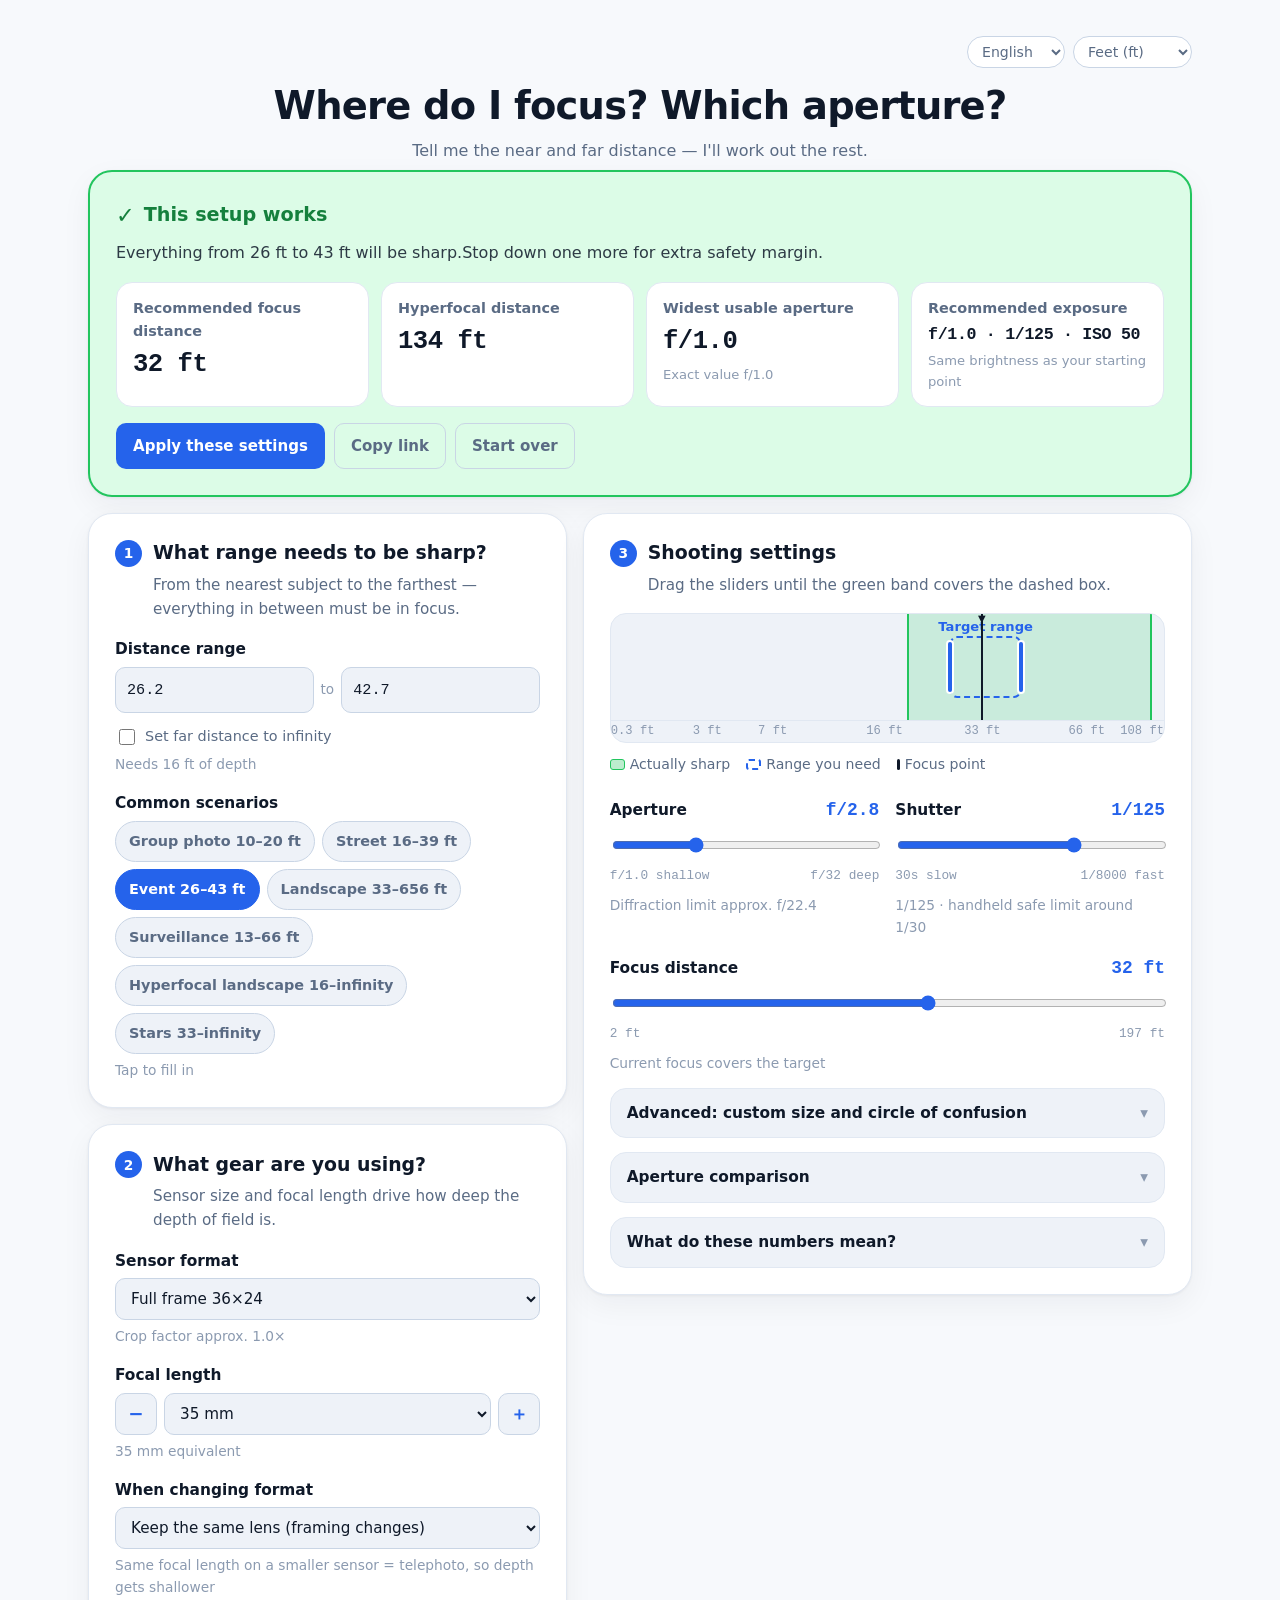
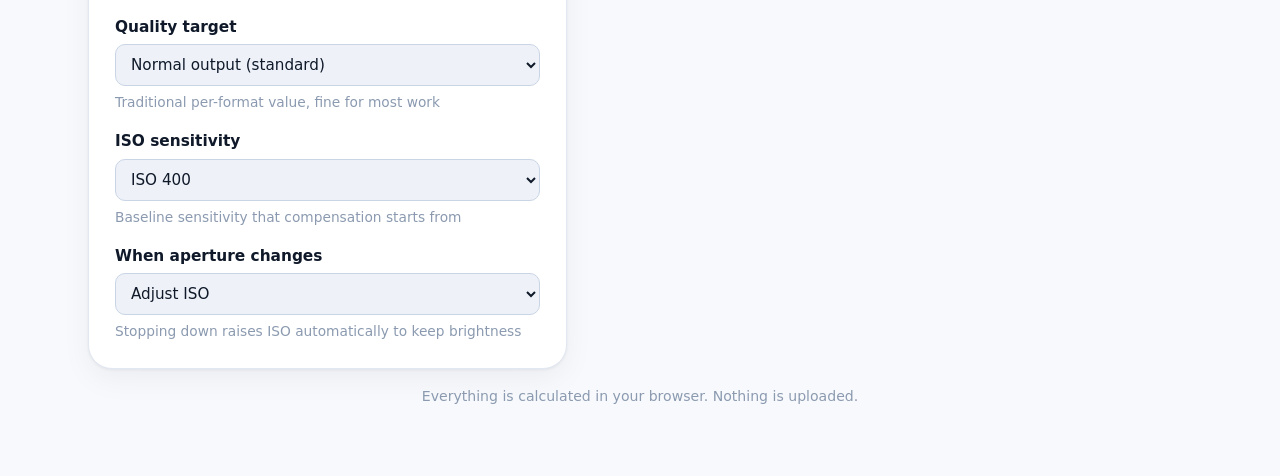
==== commit 16905948: "調整樣式與結構，改善響應式設計與可讀性" ====
--- a/dof-calculator.html
+++ b/dof-calculator.html
@@ -32,54 +32,88 @@
 *,*::before,*::after{box-sizing:border-box}
 body{margin:0;background:var(--bg);color:var(--fg);
   font-family:system-ui,-apple-system,"Segoe UI","Noto Sans TC","Noto Sans JP","PingFang TC",sans-serif;
-  line-height:1.6;-webkit-font-smoothing:antialiased}
+  font-size:17px;line-height:1.6;-webkit-font-smoothing:antialiased}
 h1,h2{margin:0;line-height:1.25;text-wrap:balance}
 p{margin:0}
 :where(button,select,input):focus-visible{outline:2px solid var(--brand);outline-offset:2px}
-.wrap{max-width:820px;margin-inline:auto;padding:clamp(16px,4vw,36px) clamp(16px,4vw,28px)}
+.wrap{max-width:1160px;margin-inline:auto;padding:clamp(16px,4vw,36px) clamp(16px,4vw,28px)}
 
 .localebar{display:flex;justify-content:flex-end;gap:8px;margin-bottom:14px}
-.localebar select{width:auto;padding:6px 10px;font-size:.82rem;border-radius:999px;
+.localebar select{width:auto;padding:6px 10px;font-size:.88rem;border-radius:999px;
   background:var(--card);border:1px solid var(--line2);color:var(--muted);cursor:pointer}
 
 .step{background:var(--card);border:1px solid var(--line);border-radius:var(--r3);
   padding:clamp(18px,3vw,26px);box-shadow:var(--sh);margin-bottom:16px}
+.workbench{display:grid;grid-template-columns:minmax(300px,.88fr) minmax(0,1.12fr);gap:16px;align-items:start}
+.workbench__setup{min-width:0}
+.workbench__setup .step{margin-bottom:16px}
+.step--controls{min-width:0}
 .step__head{display:flex;align-items:center;gap:11px;margin-bottom:6px}
 .step__num{flex:none;width:27px;height:27px;border-radius:50%;background:var(--brand);
   color:#fff;font-size:.86rem;font-weight:800;display:grid;place-items:center}
-.step__title{font-size:1.08rem;font-weight:750}
-.step__sub{color:var(--muted);font-size:.89rem;margin:0 0 16px 38px}
+.step__title{font-size:1.18rem;font-weight:750}
+.step__sub{color:var(--muted);font-size:.95rem;margin:0 0 16px 38px}
 @media (max-width:520px){.step__sub{margin-inline-start:0}}
 
 .masthead{text-align:center;padding-bottom:6px}
-.masthead h1{font-size:clamp(1.45rem,4.2vw,2rem);font-weight:800;letter-spacing:-.02em}
-.masthead p{color:var(--muted);margin-top:8px;font-size:.95rem}
+.masthead h1{font-size:clamp(1.8rem,4.2vw,2.4rem);font-weight:800;letter-spacing:-.02em}
+.masthead p{color:var(--muted);margin-top:8px;font-size:1rem}
 
 .verdict{border-radius:var(--r3);padding:clamp(18px,3vw,26px);margin-bottom:16px;
   border:2px solid var(--ok-line);background:var(--ok-bg);box-shadow:var(--sh)}
 .verdict[data-ok=false]{border-color:var(--no-line);background:var(--no-bg)}
-.verdict__flag{display:flex;align-items:center;gap:9px;font-weight:800;font-size:1.1rem;color:var(--ok)}
+.verdict__flag{display:flex;align-items:center;gap:9px;font-weight:800;font-size:1.2rem;color:var(--ok)}
 .verdict[data-ok=false] .verdict__flag{color:var(--no)}
-.verdict__icon{font-size:1.3rem}
-.verdict__msg{margin-top:7px;font-size:.93rem;opacity:.85}
-.answer{display:grid;grid-template-columns:repeat(3,minmax(0,1fr));gap:12px;margin-top:16px}
-@media (max-width:700px){.answer{grid-template-columns:1fr}}
+.verdict__icon{font-size:1.4rem}
+.verdict__msg{margin-top:7px;font-size:1rem;opacity:.85}
+.answer{display:grid;grid-template-columns:repeat(4,minmax(0,1fr));gap:12px;margin-top:16px}
+@media (max-width:900px){.workbench{grid-template-columns:1fr}.step--controls{position:static}}
+@media (max-width:700px){.answer{grid-template-columns:repeat(2,minmax(0,1fr))}}
+@media (max-width:560px){
+  .wrap{padding-inline:12px;padding-top:12px;padding-bottom:20px}
+  .localebar{position:sticky;top:0;z-index:20;background:color-mix(in srgb, var(--bg) 86%, transparent);padding:8px 0 6px;backdrop-filter:blur(8px)}
+  .localebar select{font-size:.84rem;padding:8px 10px}
+  .masthead{padding-bottom:2px}
+  .step{padding:16px 14px;border-radius:18px}
+  .step__head{align-items:flex-start;gap:8px}
+  .step__num{width:24px;height:24px;font-size:.76rem}
+  .step__sub{margin-left:0;margin-top:8px;font-size:.9rem}
+  .answer{gap:10px}
+  .answer__cell{padding:12px 13px}
+  .answer__v{font-size:1.3rem}
+  .acts{display:grid;grid-template-columns:1fr;gap:8px}
+  .btn{width:100%;padding:12px 14px}
+  .fields{grid-template-columns:1fr}
+  .f{gap:6px}
+  .focal-control{grid-template-columns:44px minmax(0,1fr) 44px}
+  .pair{grid-template-columns:1fr;gap:6px}
+  .pair span{justify-self:center}
+  select,input[type=number]{min-height:44px;padding:10px 12px;font-size:1rem}
+  .slide__top{align-items:center;gap:8px}
+  .slide__val{font-size:.96rem}
+  .chip{padding:8px 11px}
+  summary{padding:11px 12px}
+  .details__body{padding:0 12px 14px}
+  .tscroll{margin-top:8px}
+  table{min-width:360px}
+}
+@media (max-width:380px){.answer{grid-template-columns:1fr}}
 .answer__cell{background:var(--card);border-radius:var(--r2);padding:14px 16px;border:1px solid var(--line)}
-.answer__cell--wide{grid-column:1/-1}
-.answer__cell--wide .answer__v{font-size:1.25rem}
-.answer__k{display:block;font-size:.8rem;color:var(--muted);font-weight:650}
-.answer__v{display:block;font-family:var(--mono);font-size:1.7rem;font-weight:800;
+.answer__cell--wide{grid-column:auto}
+.answer__cell--wide .answer__v{font-size:clamp(1rem,1.3vw,1.35rem)}
+.answer__k{display:block;font-size:.9rem;color:var(--muted);font-weight:650}
+.answer__v{display:block;font-family:var(--mono);font-size:clamp(1.3rem,2vw,1.7rem);font-weight:800;
   font-variant-numeric:tabular-nums;margin-top:2px;letter-spacing:-.02em}
-.answer__note{display:block;font-size:.76rem;color:var(--faint);margin-top:1px}
+.answer__note{display:block;font-size:.82rem;color:var(--faint);margin-top:1px}
 .exp-warn{color:var(--warn);font-weight:650}
 
-.ruler{position:relative;height:116px;border-radius:var(--r2);background:var(--sunken);
+.ruler{position:relative;height:130px;border-radius:var(--r2);background:var(--sunken);
   border:1px solid var(--line);overflow:hidden;margin-top:4px;touch-action:none;user-select:none}
 .ruler__dof{position:absolute;top:0;bottom:22px;background:#22c55e2e;
   border-inline:2px solid var(--ok-line);transition:left .2s,width .2s}
 .ruler__target{position:absolute;top:22px;bottom:44px;border:2px dashed var(--brand);
   border-radius:7px;transition:left .2s,width .2s;cursor:grab;z-index:3}
-.ruler__tlabel{position:absolute;top:2px;font-size:.72rem;font-weight:700;color:var(--brand);
+.ruler__tlabel{position:absolute;top:2px;font-size:.82rem;font-weight:700;color:var(--brand);
   transform:translateX(-50%);white-space:nowrap;transition:left .2s}
 .ruler__focus{position:absolute;top:0;bottom:22px;width:2px;background:var(--fg);transition:left .2s;
   cursor:ew-resize;z-index:5;touch-action:none}
@@ -95,17 +129,17 @@
 .ruler[data-drag-mode=range] .ruler__target{cursor:grabbing}
 @media (hover:hover){.ruler__target:hover{background:var(--brand-soft)}}
 .ruler__ticks{position:absolute;inset-inline:0;bottom:0;height:22px;
-  border-top:1px solid var(--line);font-family:var(--mono);font-size:.68rem;color:var(--faint)}
+  border-top:1px solid var(--line);font-family:var(--mono);font-size:.76rem;color:var(--faint)}
 .ruler__ticks span{position:absolute;top:50%;transform:translate(-50%,-50%);white-space:nowrap}
 .ruler__ticks span:first-child{transform:translate(0,-50%)}
 .ruler__ticks span:last-child{transform:translate(-100%,-50%)}
-.key{display:flex;flex-wrap:wrap;gap:6px 16px;margin-top:10px;font-size:.8rem;color:var(--muted)}
+.key{display:flex;flex-wrap:wrap;gap:6px 16px;margin-top:10px;font-size:.88rem;color:var(--muted)}
 .key i{display:inline-block;width:15px;height:11px;border-radius:3px;margin-inline-end:5px;vertical-align:-1px}
 
-.fields{display:grid;gap:14px;grid-template-columns:repeat(auto-fit,minmax(min(100%,210px),1fr))}
+.fields{display:grid;gap:16px;grid-template-columns:repeat(auto-fit,minmax(min(100%,210px),1fr))}
 .f{display:flex;flex-direction:column;gap:5px;min-width:0}
-.f__label{font-size:.88rem;font-weight:700}
-.f__hint{font-size:.77rem;color:var(--faint);min-height:1.1em}
+.f__label{font-size:.96rem;font-weight:700}
+.f__hint{font-size:.86rem;color:var(--faint);min-height:1.1em}
 .f__hint--warn{color:var(--warn);font-weight:650}
 .focal-control{display:grid;grid-template-columns:42px minmax(0,1fr) 42px;gap:7px;align-items:stretch}
 .focal-step{font:inherit;font-size:1.15rem;font-weight:800;line-height:1;cursor:pointer;
@@ -118,23 +152,29 @@
 input[aria-invalid=true]{border-color:var(--no)}
 .pair{display:grid;grid-template-columns:1fr auto 1fr;align-items:center;gap:7px}
 .pair span{color:var(--faint);font-size:.85rem}
-.infinity-toggle{display:flex;align-items:center;gap:7px;margin-top:7px;font-size:.82rem;color:var(--muted);cursor:pointer}
+.infinity-toggle{display:flex;align-items:center;gap:7px;margin-top:7px;font-size:.9rem;color:var(--muted);cursor:pointer}
 .infinity-toggle input{width:1rem;height:1rem;accent-color:var(--brand)}
 
 .slide{display:flex;flex-direction:column;gap:7px}
+.step--controls .fields{grid-template-columns:repeat(2,minmax(0,1fr))}
+.step--controls .slide:last-child{grid-column:1/-1}
+@media (max-width:560px){.step--controls .fields{grid-template-columns:1fr}}
 .slide__top{display:flex;justify-content:space-between;align-items:baseline}
-.slide__val{font-family:var(--mono);font-weight:800;font-size:1.05rem;color:var(--brand)}
+.slide__val{font-family:var(--mono);font-weight:800;font-size:1.12rem;color:var(--brand)}
 input[type=range]{width:100%;accent-color:var(--brand);height:24px}
-.slide__ends{display:flex;justify-content:space-between;font-size:.72rem;color:var(--faint);font-family:var(--mono)}
+@media (max-width:560px){
+  input[type=range]{height:30px}
+}
+.slide__ends{display:flex;justify-content:space-between;font-size:.8rem;color:var(--faint);font-family:var(--mono)}
 
 .chips{display:flex;flex-wrap:wrap;gap:7px}
-.chip{font:inherit;font-size:.85rem;font-weight:700;cursor:pointer;padding:7px 13px;
+.chip{font:inherit;font-size:.9rem;font-weight:700;cursor:pointer;padding:8px 13px;
   border-radius:999px;border:1px solid var(--line2);background:var(--sunken);color:var(--muted);transition:.14s}
 .chip:hover{border-color:var(--brand);color:var(--fg)}
 .chip[aria-pressed=true]{background:var(--brand);border-color:var(--brand);color:#fff}
 
 .acts{display:flex;flex-wrap:wrap;gap:9px;margin-top:16px}
-.btn{font:inherit;font-size:.88rem;font-weight:700;cursor:pointer;padding:10px 16px;
+.btn{font:inherit;font-size:.94rem;font-weight:700;cursor:pointer;padding:10px 16px;
   border-radius:var(--r1);border:1px solid transparent;transition:.14s}
 .btn:hover:not(:disabled){filter:brightness(1.08)}
 .btn:disabled{opacity:.4;cursor:not-allowed}
@@ -143,7 +183,7 @@
 
 details{margin-top:14px;border:1px solid var(--line);border-radius:var(--r2);
   background:var(--sunken);overflow:hidden}
-summary{cursor:pointer;padding:12px 16px;font-weight:700;font-size:.9rem;list-style:none;
+summary{cursor:pointer;padding:12px 16px;font-weight:700;font-size:.96rem;list-style:none;
   display:flex;justify-content:space-between;align-items:center;gap:10px}
 summary::-webkit-details-marker{display:none}
 summary::after{content:"▾";color:var(--faint);transition:transform .2s}
@@ -153,15 +193,18 @@
 .tscroll{overflow-x:auto;margin-top:10px}
 table{width:100%;border-collapse:collapse;font-size:.88rem;min-width:420px}
 th,td{padding:8px 9px;text-align:end;border-bottom:1px solid var(--line);font-variant-numeric:tabular-nums}
-th{color:var(--muted);font-size:.78rem;font-weight:650;white-space:nowrap}
+th{color:var(--muted);font-size:.84rem;font-weight:650;white-space:nowrap}
 th:first-child,td:first-child{text-align:start;font-family:var(--mono);font-weight:700}
 tbody tr[data-now=true]{background:var(--brand-soft)}
 .good{color:var(--ok);font-weight:700}
 .bad{color:var(--no)}
-.mini{color:var(--muted);font-size:.85rem;margin-top:12px}
+.mini{color:var(--muted);font-size:.9rem;margin-top:12px}
 .mini dt{font-weight:700;color:var(--fg);margin-top:9px}
 .mini dd{margin:1px 0 0;margin-inline-start:0}
-.foot{text-align:center;color:var(--faint);font-size:.8rem;padding-bottom:32px}
+.foot{text-align:center;color:var(--faint);font-size:.88rem;padding-bottom:32px}
+@media (min-width:901px) and (min-height:760px){
+  .step--controls{position:sticky;top:16px}
+}
 @media print{.acts,.chips,.localebar{display:none}}
 </style>
 </head>
@@ -210,6 +253,8 @@
   </div>
 </section>
 
+<div class="workbench">
+<div class="workbench__setup">
 <section class="step">
   <div class="step__head"><span class="step__num">1</span><h2 class="step__title" data-i18n="step1.title"></h2></div>
   <p class="step__sub" data-i18n="step1.sub"></p>
@@ -276,7 +321,9 @@
   </div>
 </section>
 
-<section class="step">
+</div>
+
+<section class="step step--controls">
   <div class="step__head"><span class="step__num">3</span><h2 class="step__title" data-i18n="step3.title"></h2></div>
   <p class="step__sub" data-i18n="step3.sub"></p>
 
@@ -369,6 +416,7 @@
     <div class="details__body"><dl class="mini" id="glossary"></dl></div>
   </details>
 </section>
+</div>
 
 <p class="foot" data-i18n="foot.privacy"></p>
 </div>
